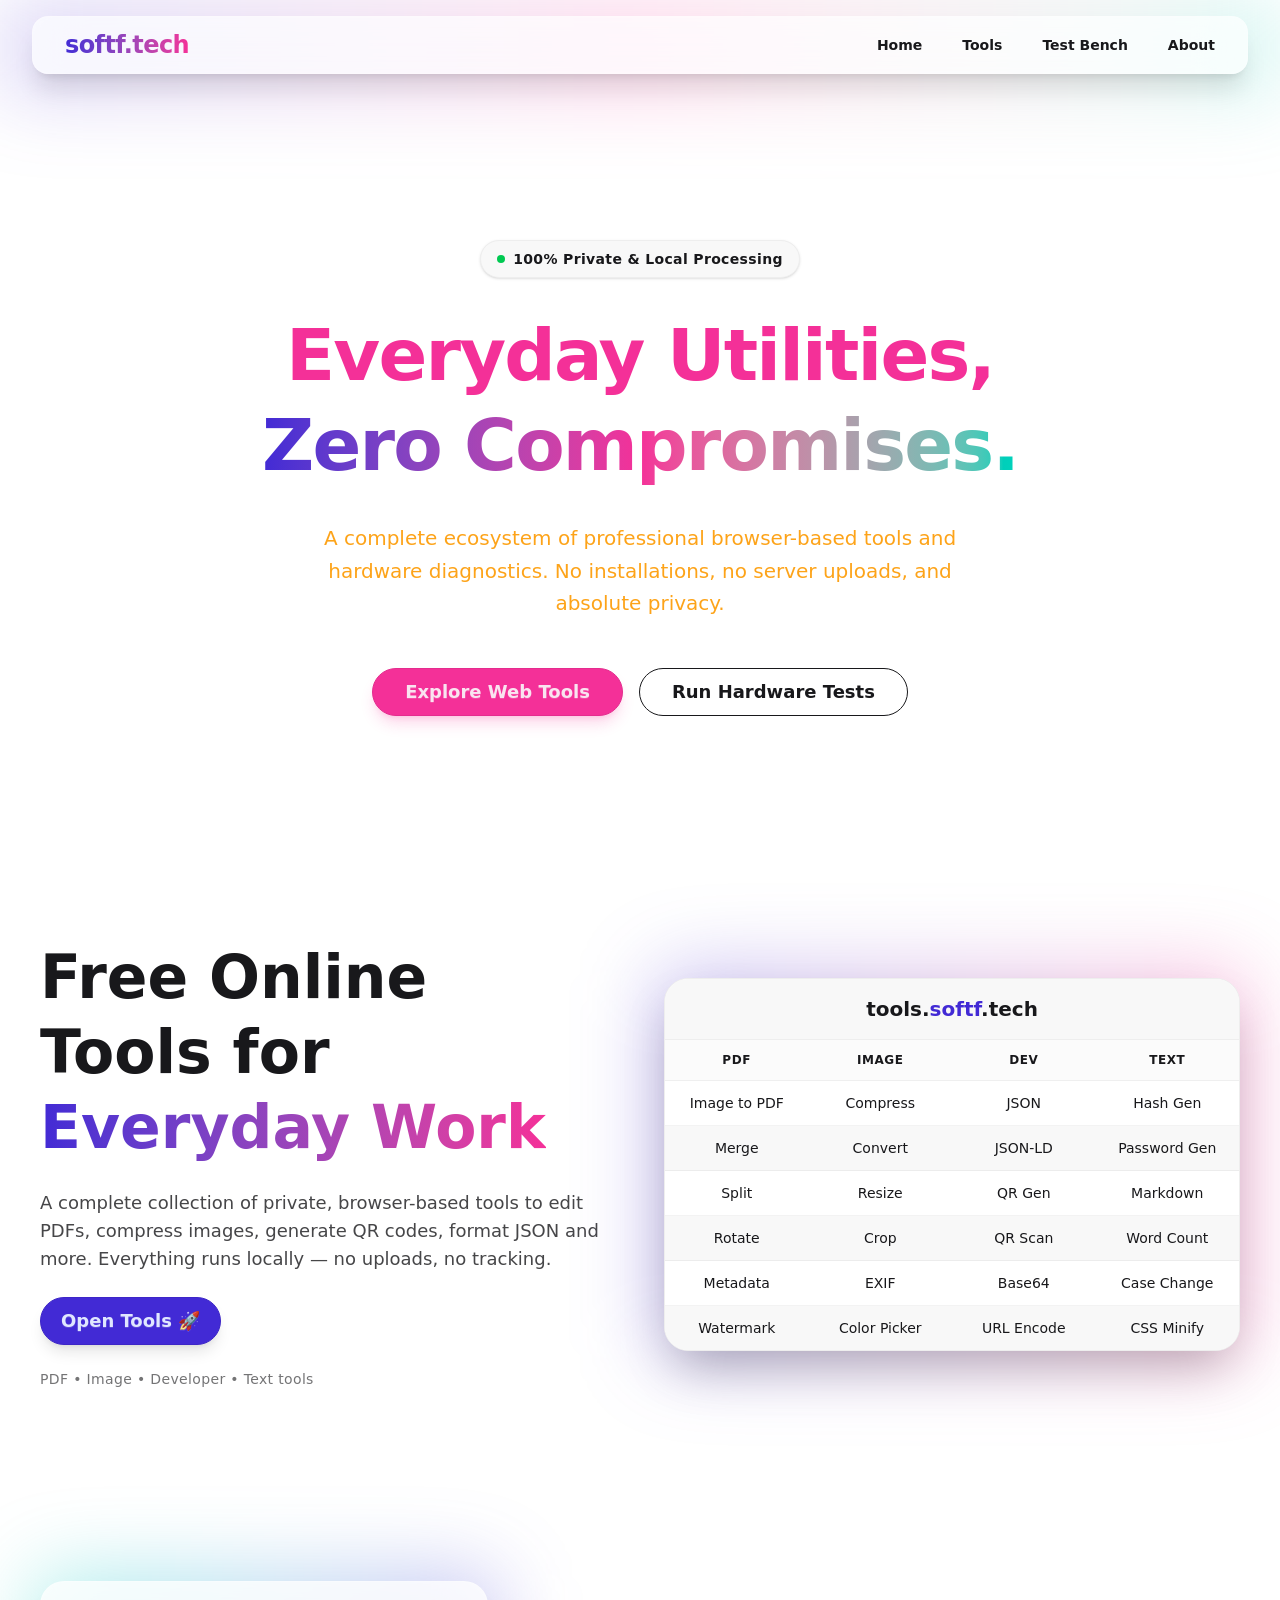
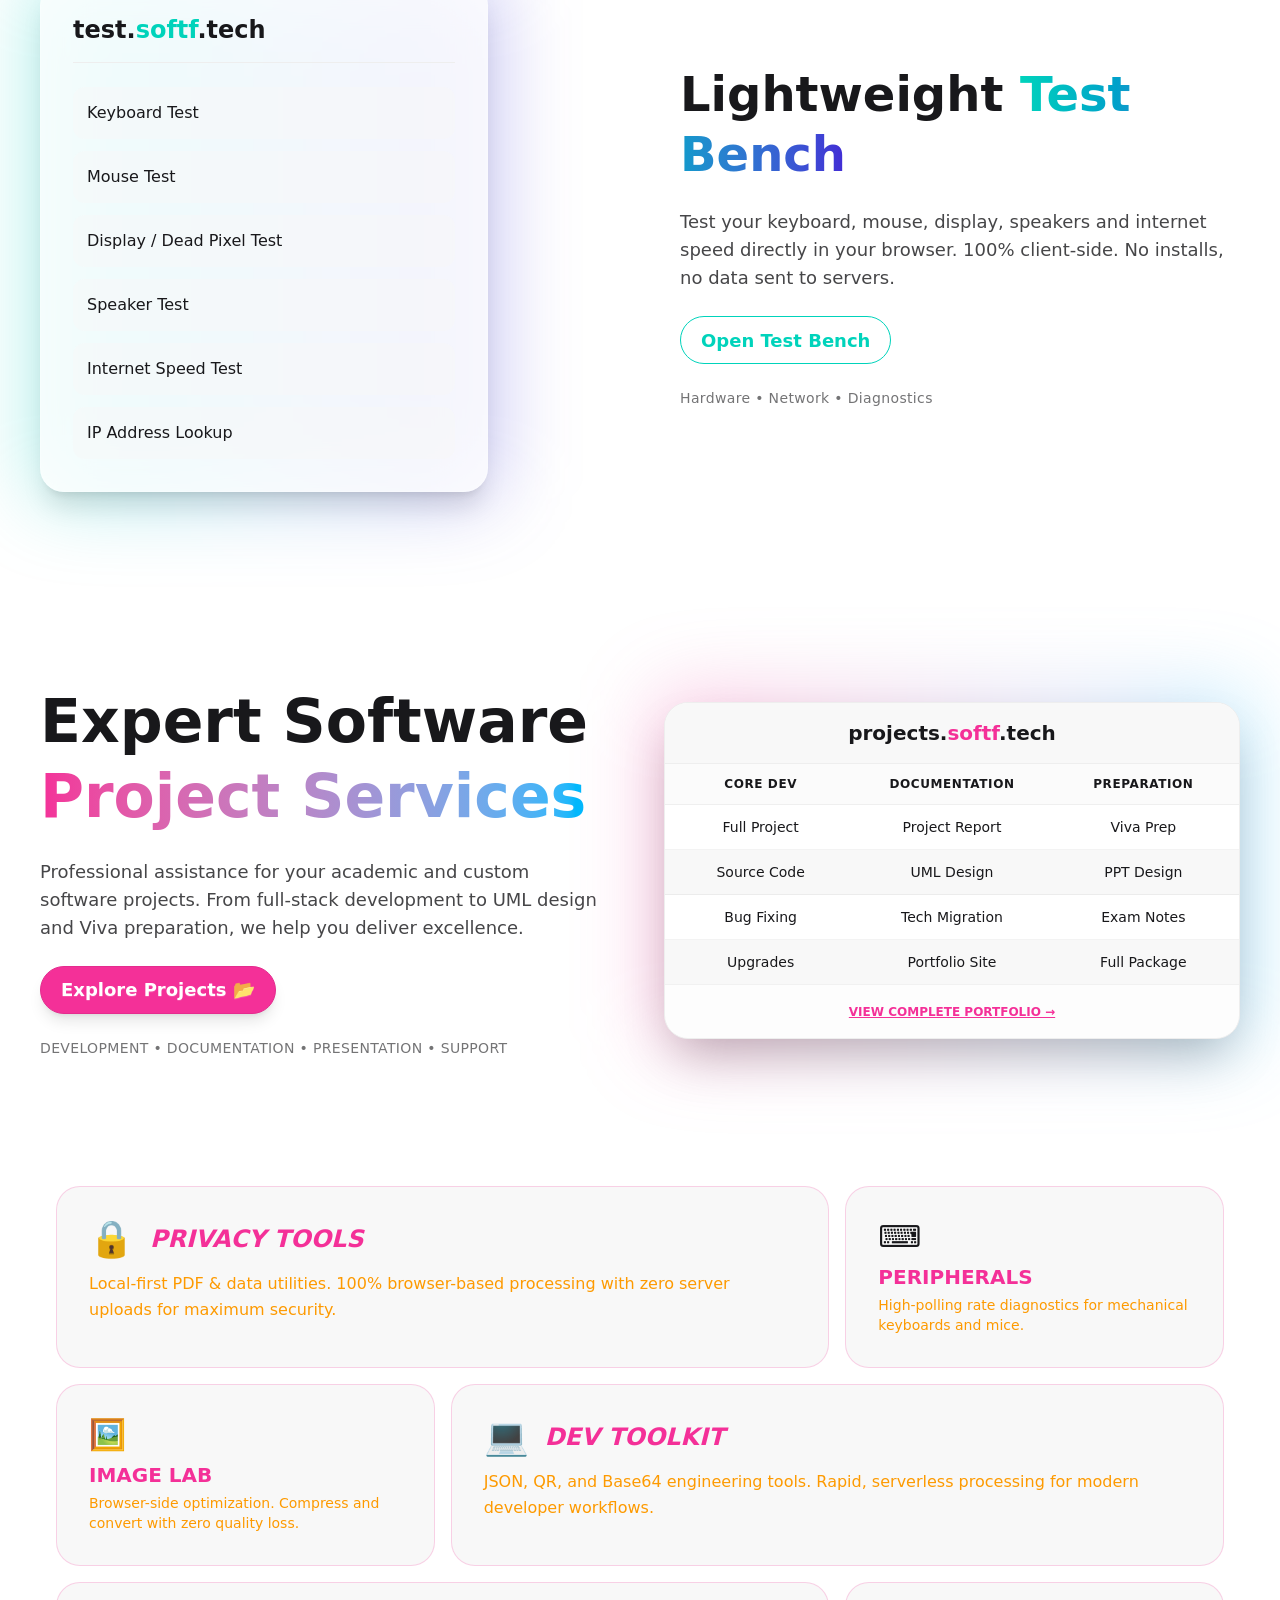
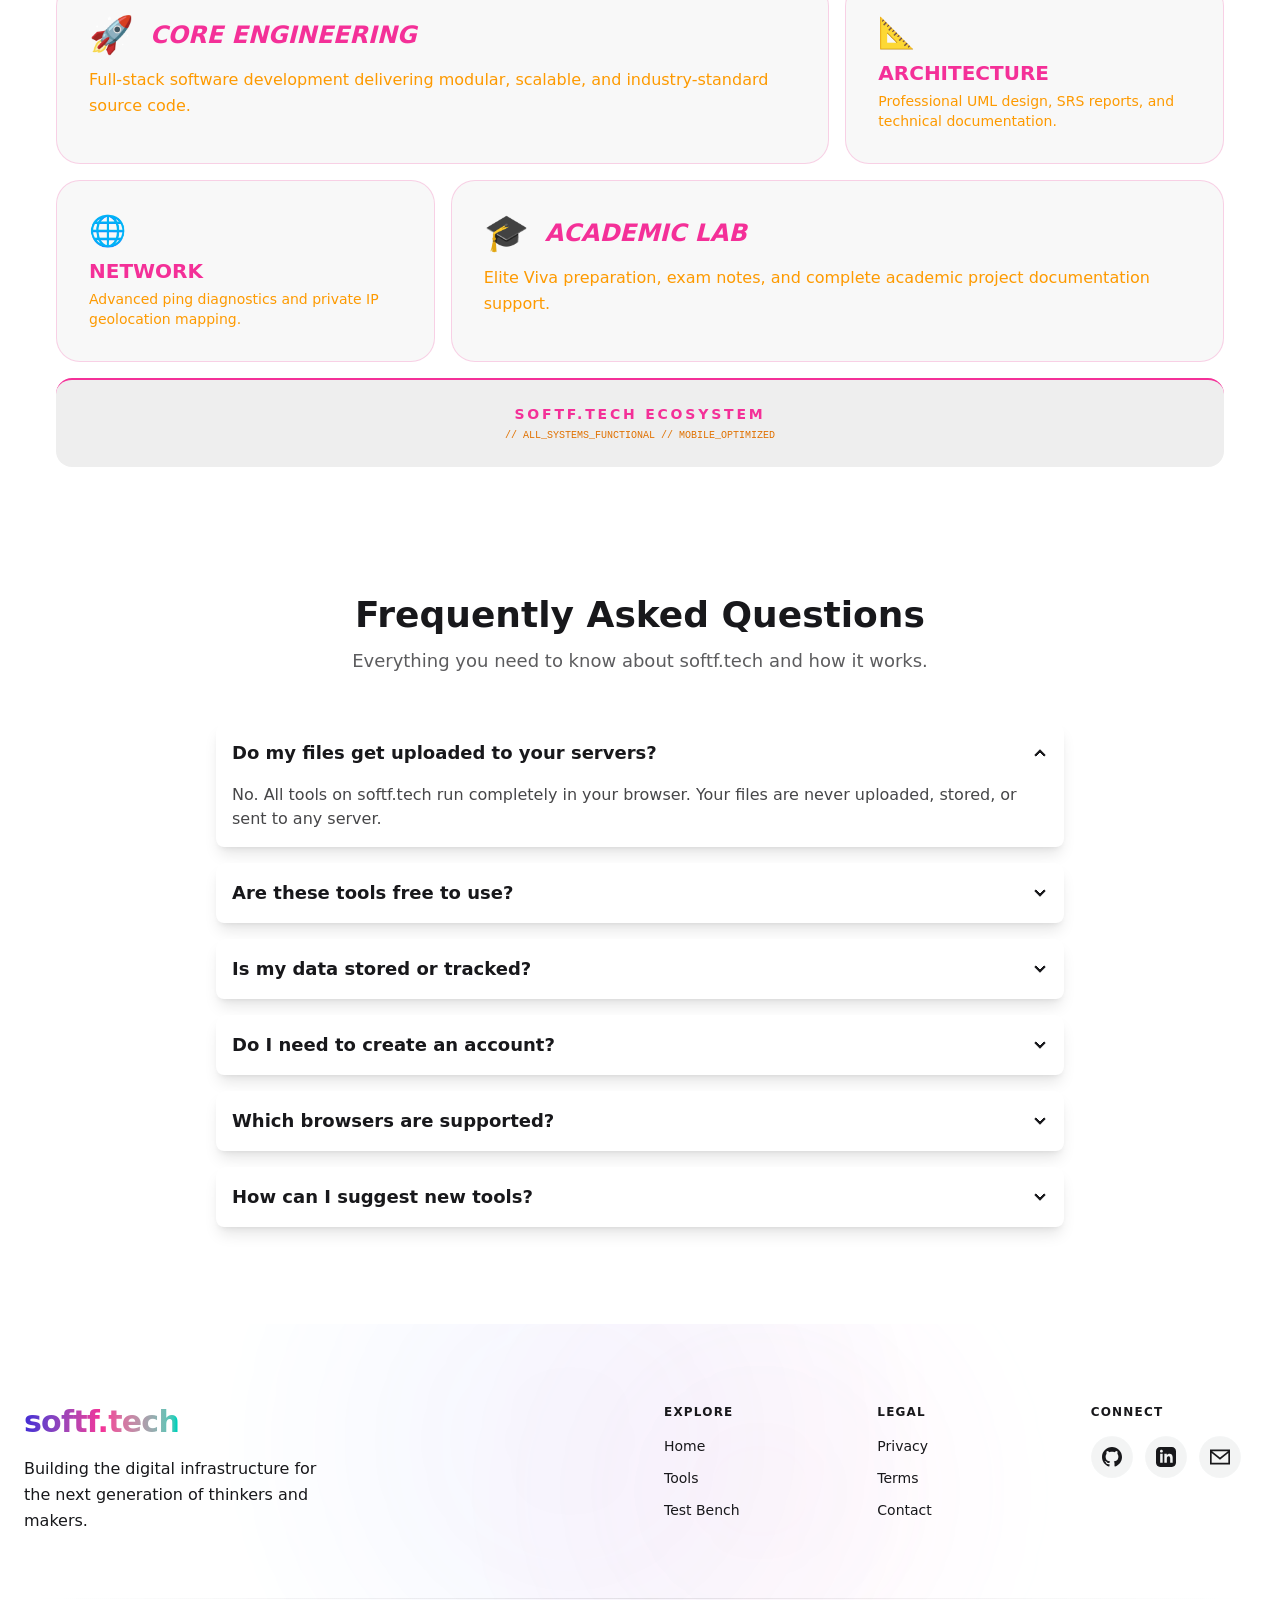
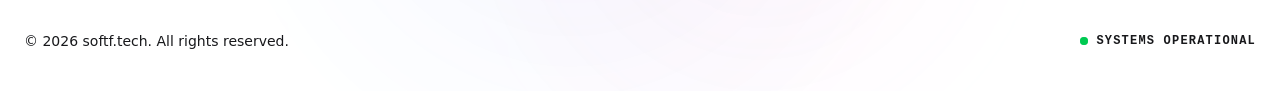
==== index.html @ ce048e34 "Update Tailwind CSS layer properties in `output.css` for improved styling consistency." ====
<!doctype html>
<html lang="en">
<head>
    <meta charset="UTF-8">
    <meta name="viewport" content="width=device-width, initial-scale=1.0">

    <title>SoftF.Tech | Privacy-First Technical Solutions & Project Services</title>
    <meta name="title" content="SoftF.Tech | Privacy-First Technical Solutions & Project Services">
    <meta name="description"
          content="A technical ecosystem featuring privacy-focused browser tools, hardware testing suites, and a comprehensive portal for academic and professional software projects.">
    <meta name="keywords"
          content="free online tools, browser tools, private pdf editor, image compressor, hardware test, keyboard tester, softf tech">
    <meta name="author" content="softf.tech">
    <link rel="canonical" href="https://softf.tech/">

    <meta property="og:type" content="website">
    <meta property="og:url" content="https://softf.tech/">
    <meta property="og:title" content="softf.tech | 100% Private Online Tools">
    <meta property="og:description"
          content="Edit PDFs, compress images, and test hardware privately in your browser. No servers, no waiting, no data collection.">
    <meta property="og:image" content="https://softf.tech/og-image.png">

    <meta property="twitter:card" content="summary_large_image">
    <meta property="twitter:url" content="https://softf.tech/">
    <meta property="twitter:title" content="softf.tech | 100% Private Online Tools">
    <meta property="twitter:description"
          content="Browser-based tools for everyday work. Everything runs locally—no data sent to servers.">
    <meta property="twitter:image" content="https://softf.tech/og-image.png">

    <link rel="manifest" href="/site.webmanifest">
    <meta name="theme-color" content="#0f172a">
    <meta name="mobile-web-app-capable" content="yes">
    <meta name="apple-mobile-web-app-status-bar-style" content="black-translucent">

    <link rel="icon" href="/favicon.ico" sizes="any">
    <link rel="icon" href="/favicon-32x32.png" sizes="32x32">
    <link rel="icon" href="/favicon-16x16.png" sizes="16x16">
    <link rel="apple-touch-icon" href="/apple-touch-icon.png">
    <link rel="icon" href="/android-chrome-192x192.png" sizes="192x192">
    <link rel="icon" href="/android-chrome-512x512.png" sizes="512x512">

    <link rel="stylesheet" href="/src/output.css">
    <script type="application/ld+json">
        {
            "@context": "https://schema.org",
            "@graph": [
                {
                    "@type": "WebSite",
                    "@id": "https://softf.tech/#website",
                    "url": "https://softf.tech/",
                    "name": "SoftF.Tech",
                    "description": "A technical ecosystem featuring privacy-focused browser tools, hardware testing suites, and a comprehensive portal for academic and professional software projects.",
                    "inLanguage": "en",
                    "publisher": {
                        "@id": "https://softf.tech/#organization"
                    },
                    "hasPart": [
                        {
                            "@type": "WebSite",
                            "@id": "https://tools.softf.tech/#website",
                            "url": "https://tools.softf.tech/",
                            "name": "SoftF.Tech Tools"
                        },
                        {
                            "@type": "WebSite",
                            "@id": "https://test.softf.tech/#website",
                            "url": "https://test.softf.tech/",
                            "name": "SoftF.Tech Hardware Tests"
                        },
                        {
                            "@type": "WebSite",
                            "@id": "https://projects.softf.tech/#website",
                            "url": "https://projects.softf.tech/",
                            "name": "SoftF.Tech Project Portal"
                        }
                    ]
                },
                {
                    "@type": "Organization",
                    "@id": "https://softf.tech/#organization",
                    "name": "SoftF.Tech",
                    "url": "https://softf.tech/",
                    "logo": {
                        "@type": "ImageObject",
                        "url": "https://softf.tech/android-chrome-512x512.png"
                    },
                    "contactPoint": {
                        "@type": "ContactPoint",
                        "contactType": "customer support",
                        "url": "https://softf.tech/contact.html",
                        "email": "contact@softf.tech",
                        "availableLanguage": [
                            "en"
                        ]
                    },
                    "sameAs": [
                        "https://github.com/Mayank170906",
                        "https://www.linkedin.com/in/mayank170906/"
                    ]
                }
            ]
        }
    </script>
    <script type="application/ld+json">
        {
            "@context": "https://schema.org",
            "@type": "FAQPage",
            "mainEntity": [
                {
                    "@type": "Question",
                    "name": "Do my files get uploaded to your servers?",
                    "acceptedAnswer": {
                        "@type": "Answer",
                        "text": "No. All tools on softf.tech run completely in your browser. Your files are never uploaded, stored, or sent to any server."
                    }
                },
                {
                    "@type": "Question",
                    "name": "Are these tools free to use?",
                    "acceptedAnswer": {
                        "@type": "Answer",
                        "text": "Yes. All tools are 100% free with no hidden charges, no paywalls, and no subscriptions."
                    }
                },
                {
                    "@type": "Question",
                    "name": "Is my data stored or tracked?",
                    "acceptedAnswer": {
                        "@type": "Answer",
                        "text": "No tracking. No analytics scripts. No data collection. Your privacy is fully respected."
                    }
                },
                {
                    "@type": "Question",
                    "name": "Do I need to create an account?",
                    "acceptedAnswer": {
                        "@type": "Answer",
                        "text": "No account is required. You can use all tools instantly without signing up or logging in."
                    }
                },
                {
                    "@type": "Question",
                    "name": "Which browsers are supported?",
                    "acceptedAnswer": {
                        "@type": "Answer",
                        "text": "softf.tech works on all modern browsers including Chrome, Edge, Firefox, Safari, and Brave."
                    }
                },
                {
                    "@type": "Question",
                    "name": "How can I suggest new tools?",
                    "acceptedAnswer": {
                        "@type": "Answer",
                        "text": "You can suggest new tools or report issues via the Contact page. Community feedback drives development."
                    }
                }
            ]
        }
    </script>
</head>

<body>
<header class="pt-28 relative z-50">

    <div class="fixed top-0 inset-x-0 h-24 bg-gradient-to-r
              from-primary/20 via-secondary/20 to-accent/20
              blur-2xl -z-10 pointer-events-none"
         aria-hidden="true"></div>

    <nav class="fixed top-4 left-1/2 -translate-x-1/2 z-50
              w-[95%] max-w-7xl
              bg-base-100/70 backdrop-blur-xl
              border border-white/20
              shadow-xl rounded-2xl transition-all duration-300"
         aria-label="Main Navigation">

        <div class="flex items-center justify-between px-6 py-3 md:px-8">

            <a href="/"
               class="text-2xl font-extrabold tracking-tight
                bg-gradient-to-r from-primary to-secondary
                bg-clip-text text-transparent
                hover:scale-110 transition duration-300"
               aria-label="SoftF Tech Homepage">
                softf.tech
            </a>

            <ul class="hidden md:flex gap-10 text-sm font-semibold list-none m-0 p-0">
                <li>
                    <a href="/" class="relative group py-2" title="Return to Homepage">
                        Home
                        <span class="absolute left-0 bottom-0 w-0 h-[2px] bg-primary
                         group-hover:w-full transition-all duration-300"></span>
                    </a>
                </li>
                <li>
                    <a href="https://tools.softf.tech" class="relative group py-2" title="Access our suite of tools">
                        Tools
                        <span class="absolute left-0 bottom-0 w-0 h-[2px] bg-secondary
                         group-hover:w-full transition-all duration-300"></span>
                    </a>
                </li>
                <li>
                    <a href="https://test.softf.tech" class="relative group py-2"
                       title="Visit the Test Bench environment">
                        Test Bench
                        <span class="absolute left-0 bottom-0 w-0 h-[2px] bg-accent
                         group-hover:w-full transition-all duration-300"></span>
                    </a>
                </li>
                <li>
                    <a href="/about.html" class="relative group py-2" title="Learn more about SoftF Tech">
                        About
                        <span class="absolute left-0 bottom-0 w-0 h-[2px] bg-primary
                         group-hover:w-full transition-all duration-300"></span>
                    </a>
                </li>
            </ul>

            <div class="dropdown dropdown-end md:hidden">

                <div tabindex="0" role="button" class="btn btn-ghost btn-circle text-current"
                     aria-label="Open Mobile Menu">
                    <svg xmlns="http://www.w3.org/2000/svg" class="h-6 w-6" fill="none" viewBox="0 0 24 24"
                         stroke="currentColor">
                        <path stroke-linecap="round" stroke-linejoin="round" stroke-width="2"
                              d="M4 6h16M4 12h16M4 18h16"/>
                    </svg>
                </div>

                <ul tabindex="0"
                    class="menu menu-sm dropdown-content mt-3 z-[1] p-2 shadow-2xl bg-base-100/95 backdrop-blur-xl rounded-box w-52 border border-white/10 font-medium">
                    <li><a href="/" class="hover:text-primary">Home</a></li>
                    <li><a href="https://tools.softf.tech" class="hover:text-secondary">Tools</a></li>
                    <li><a href="https://test.softf.tech" class="hover:text-accent">Test Bench</a></li>
                    <li><a href="/about.html" class="hover:text-primary">About</a></li>
                </ul>

            </div>

        </div>
    </nav>

</header>
<main class="max-w-7xl mx-auto px-6">
    <!-- Hero Section -->
    <section class="py-20 md:py-32 w-full max-w-[1400px] mx-auto px-4 flex flex-col items-center justify-center text-center space-y-8 overflow-hidden">

    <div class="inline-flex items-center gap-2 px-4 py-2 rounded-full bg-base-200 border border-base-300 text-xs md:text-sm font-bold tracking-wide shadow-sm max-w-full">
        <span class="flex-shrink-0 h-2 w-2 rounded-full bg-green-500 animate-pulse"></span>
        <span class="truncate">100% Private & Local Processing</span>
    </div>

    <h1 class="text-4xl md:text-7xl font-black leading-tight max-w-4xl tracking-tight break-words">
        <span class="text-secondary">Everyday Utilities,</span> <br/>
        <span class="bg-gradient-to-r from-primary via-secondary to-accent bg-clip-text text-transparent">
            Zero Compromises.
        </span>
    </h1>

    <p class="text-base md:text-xl text-amber-500/90 font-medium max-w-2xl leading-relaxed">
        A complete ecosystem of professional browser-based tools and hardware diagnostics. No installations, no
        server uploads, and absolute privacy.
    </p>

    <div class="flex flex-col sm:flex-row gap-4 pt-4 w-full sm:w-auto px-6 sm:px-0">
        <a href="#tools"
           class="btn btn-secondary btn-md md:btn-lg rounded-full px-8 hover:scale-105 transition-all shadow-lg shadow-secondary/20">
            Explore Web Tools
        </a>
        <a href="#tests" class="btn btn-outline btn-md md:btn-lg rounded-full px-8 hover:scale-105 transition-all">
            Run Hardware Tests
        </a>
    </div>

</section>    <!--    sub-domain-->
    <!--tools-->
    <section id="tools" class="grid lg:grid-cols-2 gap-12 items-center py-24 max-w-[1400px] mx-auto px-4">

        <div class="space-y-6 pr-4">
            <h2 class="text-4xl md:text-6xl font-black leading-tight">
                Free Online Tools for
                <span class="bg-gradient-to-r from-primary to-secondary bg-clip-text text-transparent">
        Everyday Work
      </span>
            </h2>

            <p class="text-lg opacity-80 max-w-xl">
                A complete collection of private, browser-based tools to edit PDFs,
                compress images, generate QR codes, format JSON and more.
                Everything runs locally — no uploads, no tracking.
            </p>

            <a href="https://tools.softf.tech"
               class="btn btn-primary btn-lg rounded-full hover:scale-110 transition-all shadow-lg">
                Open Tools 🚀
            </a>

            <p class="text-sm opacity-60 font-medium tracking-wide">
                PDF • Image • Developer • Text tools
            </p>
        </div>

        <div class="relative w-full ml-auto">
            <div class="absolute -inset-2 bg-gradient-to-r from-primary/30 to-secondary/30 blur-2xl rounded-3xl"></div>

            <div class="relative overflow-x-auto bg-base-100 rounded-3xl shadow-2xl border border-base-300">
                <table class="table table-zebra table-sm md:table-md w-full text-center">

                    <thead>
                    <tr class="bg-base-200 text-base-content">
                        <th colspan="4" class="py-4 text-xl font-black border-b border-base-300">
                            tools.<span class="text-primary">softf</span>.tech
                        </th>
                    </tr>
                    <tr class="bg-base-200/50 text-base-content uppercase tracking-wider text-xs">
                        <th class="w-1/4">PDF</th>
                        <th class="w-1/4">Image</th>
                        <th class="w-1/4">Dev</th>
                        <th class="w-1/4">Text</th>
                    </tr>
                    </thead>

                    <tbody class="text-sm">

                    <tr class="hover">
                        <td><a href="https://tools.softf.tech/pdf/image-to-pdf/"
                               class="link link-hover hover:text-primary">Image to PDF</a></td>
                        <td><a href="https://tools.softf.tech/image/compress/"
                               class="link link-hover hover:text-secondary">Compress</a></td>
                        <td><a href="https://tools.softf.tech/dev/json/"
                               class="link link-hover hover:text-accent">JSON</a></td>
                        <td><a href="https://tools.softf.tech/text/hash/" class="link link-hover hover:text-info">Hash
                            Gen</a></td>
                    </tr>

                    <tr class="hover">
                        <td><a href="https://tools.softf.tech/pdf/merge/" class="link link-hover hover:text-primary">Merge</a>
                        </td>
                        <td><a href="https://tools.softf.tech/image/convert/"
                               class="link link-hover hover:text-secondary">Convert</a></td>
                        <td><a href="https://tools.softf.tech/dev/json-ld/" class="link link-hover hover:text-accent">JSON-LD</a>
                        </td>
                        <td><a href="https://tools.softf.tech/text/password/" class="link link-hover hover:text-info">Password
                            Gen</a></td>
                    </tr>

                    <tr class="hover">
                        <td><a href="https://tools.softf.tech/pdf/split/" class="link link-hover hover:text-primary">Split</a>
                        </td>
                        <td><a href="https://tools.softf.tech/image/resize/"
                               class="link link-hover hover:text-secondary">Resize</a></td>
                        <td><a href="https://tools.softf.tech/dev/qr/" class="link link-hover hover:text-accent">QR
                            Gen</a></td>
                        <td><a href="https://tools.softf.tech/text/markdown/" class="link link-hover hover:text-info">Markdown</a>
                        </td>
                    </tr>

                    <tr class="hover">
                        <td><a href="https://tools.softf.tech/pdf/rotate/" class="link link-hover hover:text-primary">Rotate</a>
                        </td>
                        <td><a href="https://tools.softf.tech/image/crop/" class="link link-hover hover:text-secondary">Crop</a>
                        </td>
                        <td><a href="https://tools.softf.tech/dev/qr-scan/" class="link link-hover hover:text-accent">QR
                            Scan</a></td>
                        <td><a href="https://tools.softf.tech/text/counter/" class="link link-hover hover:text-info">Word
                            Count</a></td>
                    </tr>

                    <tr class="hover">
                        <td><a href="https://tools.softf.tech/pdf/metadata/" class="link link-hover hover:text-primary">Metadata</a>
                        </td>
                        <td><a href="https://tools.softf.tech/image/exif/" class="link link-hover hover:text-secondary">EXIF</a>
                        </td>
                        <td><a href="https://tools.softf.tech/dev/base64/" class="link link-hover hover:text-accent">Base64</a>
                        </td>
                        <td><a href="https://tools.softf.tech/text/case/" class="link link-hover hover:text-info">Case
                            Change</a></td>
                    </tr>

                    <tr class="hover">
                        <td><a href="https://tools.softf.tech/pdf/watermark/"
                               class="link link-hover hover:text-primary">Watermark</a></td>
                        <td><a href="https://tools.softf.tech/image/color-picker/"
                               class="link link-hover hover:text-secondary">Color Picker</a></td>
                        <td><a href="https://tools.softf.tech/dev/url/" class="link link-hover hover:text-accent">URL
                            Encode</a></td>
                        <td><a href="https://tools.softf.tech/dev/css-minify/" class="link link-hover hover:text-info">CSS
                            Minify</a></td>
                    </tr>

                    </tbody>
                </table>
            </div>
        </div>
    </section>
    <!--test-->
    <section id="tests" class="grid md:grid-cols-2 gap-12 items-center py-24 max-w-[1400px] mx-auto px-4">

        <div class="relative order-2 md:order-1 w-full max-w-md md:mr-auto">
            <div class="absolute -inset-2 bg-gradient-to-r from-accent/30 to-primary/30 blur-2xl rounded-3xl"></div>

            <div class="relative bg-base-100/80 backdrop-blur-xl border border-white/20 rounded-3xl shadow-xl p-8">

                <h3 class="text-2xl font-black mb-6 border-b border-base-300 pb-4">
                    test.<span class="text-accent">softf</span>.tech
                </h3>

                <div class="grid grid-cols-1 gap-3">
                    <a href="https://test.softf.tech/keyboard-test/"
                       class="flex items-center justify-between p-3.5 rounded-xl bg-base-200/50 hover:bg-accent hover:text-accent-content transition-all font-medium group">
                        <span>Keyboard Test</span>
                        <span class="opacity-0 group-hover:opacity-100 transition-opacity text-xl leading-none">→</span>
                    </a>

                    <a href="https://test.softf.tech/mouse-test/"
                       class="flex items-center justify-between p-3.5 rounded-xl bg-base-200/50 hover:bg-accent hover:text-accent-content transition-all font-medium group">
                        <span>Mouse Test</span>
                        <span class="opacity-0 group-hover:opacity-100 transition-opacity text-xl leading-none">→</span>
                    </a>

                    <a href="https://test.softf.tech/display-test/"
                       class="flex items-center justify-between p-3.5 rounded-xl bg-base-200/50 hover:bg-accent hover:text-accent-content transition-all font-medium group">
                        <span>Display / Dead Pixel Test</span>
                        <span class="opacity-0 group-hover:opacity-100 transition-opacity text-xl leading-none">→</span>
                    </a>

                    <a href="https://test.softf.tech/speaker-test/"
                       class="flex items-center justify-between p-3.5 rounded-xl bg-base-200/50 hover:bg-accent hover:text-accent-content transition-all font-medium group">
                        <span>Speaker Test</span>
                        <span class="opacity-0 group-hover:opacity-100 transition-opacity text-xl leading-none">→</span>
                    </a>

                    <a href="https://test.softf.tech/speed-test/"
                       class="flex items-center justify-between p-3.5 rounded-xl bg-base-200/50 hover:bg-accent hover:text-accent-content transition-all font-medium group">
                        <span>Internet Speed Test</span>
                        <span class="opacity-0 group-hover:opacity-100 transition-opacity text-xl leading-none">→</span>
                    </a>

                    <a href="https://test.softf.tech/ip-lookup/"
                       class="flex items-center justify-between p-3.5 rounded-xl bg-base-200/50 hover:bg-accent hover:text-accent-content transition-all font-medium group">
                        <span>IP Address Lookup</span>
                        <span class="opacity-0 group-hover:opacity-100 transition-opacity text-xl leading-none">→</span>
                    </a>
                </div>

            </div>
        </div>

        <div class="space-y-6 order-1 md:order-2 pl-4">

            <h2 class="text-4xl md:text-5xl font-black leading-tight">
                Lightweight
                <span class="bg-gradient-to-r from-accent to-primary bg-clip-text text-transparent">
        Test Bench
      </span>
            </h2>

            <p class="text-lg opacity-80 max-w-xl">
                Test your keyboard, mouse, display, speakers and internet speed directly
                in your browser. 100% client-side. No installs, no data sent to servers.
            </p>

            <a href="https://test.softf.tech"
               class="btn btn-outline border-accent text-accent hover:bg-accent hover:border-accent hover:text-accent-content btn-lg rounded-full hover:scale-105 transition-all">
                Open Test Bench
            </a>

            <p class="text-sm opacity-60 font-medium tracking-wide">
                Hardware • Network • Diagnostics
            </p>
        </div>

    </section>
    <section id="projects" class="grid lg:grid-cols-2 gap-12 items-center py-24 max-w-[1400px] mx-auto px-4">

        <div class="space-y-6 pr-4">
            <h2 class="text-4xl md:text-6xl font-black leading-tight">
                Expert Software
                <span class="bg-gradient-to-r from-secondary to-info bg-clip-text text-transparent">
        Project Services
      </span>
            </h2>

            <p class="text-lg opacity-80 max-w-xl">
                Professional assistance for your academic and custom software projects.
                From full-stack development to UML design and Viva preparation, we help you deliver excellence.
            </p>

            <a href="https://projects.softf.tech"
               class="btn btn-secondary btn-lg rounded-full hover:scale-110 transition-all shadow-lg text-white">
                Explore Projects 📂
            </a>

            <p class="text-sm opacity-60 font-medium tracking-wide uppercase">
                Development • Documentation • Presentation • Support
            </p>
        </div>

        <div class="relative w-full ml-auto">
            <div class="absolute -inset-2 bg-gradient-to-r from-secondary/30 to-info/30 blur-2xl rounded-3xl"></div>

            <div class="relative overflow-x-auto bg-base-100 rounded-3xl shadow-2xl border border-base-300">
                <table class="table table-zebra table-sm md:table-md w-full text-center">

                    <thead>
                    <tr class="bg-base-200 text-base-content">
                        <th colspan="3" class="py-4 text-xl font-black border-b border-base-300">
                            projects.<span class="text-secondary">softf</span>.tech
                        </th>
                    </tr>
                    <tr class="bg-base-200/50 text-base-content uppercase tracking-wider text-xs">
                        <th class="w-1/3">Core Dev</th>
                        <th class="w-1/3">Documentation</th>
                        <th class="w-1/3">Preparation</th>
                    </tr>
                    </thead>

                    <tbody class="text-sm">
                    <tr class="hover">
                        <td><a href="https://projects.softf.tech/services/full-project/"
                               class="link link-hover hover:text-secondary">Full Project</a></td>
                        <td><a href="https://projects.softf.tech/services/code-report/"
                               class="link link-hover hover:text-info">Project Report</a></td>
                        <td><a href="https://projects.softf.tech/services/viva-preparation/"
                               class="link link-hover hover:text-secondary">Viva Prep</a></td>
                    </tr>

                    <tr class="hover">
                        <td><a href="https://projects.softf.tech/services/source-code/"
                               class="link link-hover hover:text-secondary">Source Code</a></td>
                        <td><a href="https://projects.softf.tech/services/uml-diagram-design/"
                               class="link link-hover hover:text-info">UML Design</a></td>
                        <td><a href="https://projects.softf.tech/services/ppt-presentation/"
                               class="link link-hover hover:text-secondary">PPT Design</a></td>
                    </tr>

                    <tr class="hover">
                        <td><a href="https://projects.softf.tech/services/bug-fix/"
                               class="link link-hover hover:text-secondary">Bug Fixing</a></td>
                        <td><a href="https://projects.softf.tech/services/tech-conversion/"
                               class="link link-hover hover:text-info">Tech Migration</a></td>
                        <td><a href="https://projects.softf.tech/services/exam-notes/"
                               class="link link-hover hover:text-secondary">Exam Notes</a></td>
                    </tr>

                    <tr class="hover">
                        <td><a href="https://projects.softf.tech/services/project-upgrade/"
                               class="link link-hover hover:text-secondary">Upgrades</a></td>
                        <td><a href="https://projects.softf.tech/services/portfolio-project/"
                               class="link link-hover hover:text-info">Portfolio Site</a></td>
                        <td><a href="https://projects.softf.tech/services/complete-package/"
                               class="link link-hover hover:text-secondary">Full Package</a></td>
                    </tr>
                    </tbody>

                    <tfoot>
                    <tr>
                        <td colspan="3" class="py-4 bg-base-200/30">
                            <a href="https://projects.softf.tech/portfolio/"
                               class="text-xs font-bold uppercase link link-secondary">View Complete Portfolio →</a>
                        </td>
                    </tr>
                    </tfoot>
                </table>
            </div>
        </div>
    </section>
    <!-- Features Section -->
    <section class="py-8 w-full max-w-[1200px] mx-auto px-4 overflow-hidden">
  <div class="grid grid-cols-1 md:grid-cols-3 gap-4 auto-rows-auto">

    <div class="md:col-span-2 p-6 md:p-8 rounded-3xl bg-base-200 border border-secondary/20 hover:border-secondary transition-all">
      <div class="flex items-center gap-4 mb-3">
        <span class="text-3xl md:text-4xl">🔒</span>
        <h3 class="text-xl md:text-2xl font-black text-secondary uppercase italic leading-none">Privacy Tools</h3>
      </div>
      <p class="text-sm md:text-base text-amber-500 font-medium leading-relaxed">
        Local-first PDF & data utilities. 100% browser-based processing with zero server uploads for maximum security.
      </p>
    </div>

    <div class="p-6 md:p-8 rounded-3xl bg-base-200 border border-secondary/20 hover:border-secondary transition-all">
      <span class="text-3xl mb-3 block">⌨️</span>
      <h3 class="text-lg md:text-xl font-bold text-secondary uppercase leading-none">Peripherals</h3>
      <p class="text-xs md:text-sm text-amber-500 font-medium mt-2">High-polling rate diagnostics for mechanical keyboards and mice.</p>
    </div>

    <div class="p-6 md:p-8 rounded-3xl bg-base-200 border border-secondary/20 hover:border-secondary transition-all">
      <span class="text-3xl mb-3 block">🖼️</span>
      <h3 class="text-lg md:text-xl font-bold text-secondary uppercase leading-none">Image Lab</h3>
      <p class="text-xs md:text-sm text-amber-500 font-medium mt-2">Browser-side optimization. Compress and convert with zero quality loss.</p>
    </div>

    <div class="md:col-span-2 p-6 md:p-8 rounded-3xl bg-base-200 border border-secondary/20 hover:border-secondary transition-all">
      <div class="flex items-center gap-4 mb-3">
        <span class="text-3xl md:text-4xl">💻</span>
        <h3 class="text-xl md:text-2xl font-black text-secondary uppercase italic leading-none">Dev Toolkit</h3>
      </div>
      <p class="text-sm md:text-base text-amber-500 font-medium leading-relaxed">
        JSON, QR, and Base64 engineering tools. Rapid, serverless processing for modern developer workflows.
      </p>
    </div>

    <div class="md:col-span-2 p-6 md:p-8 rounded-3xl bg-base-200 border border-secondary/20 hover:border-secondary transition-all">
      <div class="flex items-center gap-4 mb-3">
        <span class="text-3xl md:text-4xl">🚀</span>
        <h3 class="text-xl md:text-2xl font-black text-secondary uppercase italic leading-none">Core Engineering</h3>
      </div>
      <p class="text-sm md:text-base text-amber-500 font-medium leading-relaxed">
        Full-stack software development delivering modular, scalable, and industry-standard source code.
      </p>
    </div>

    <div class="p-6 md:p-8 rounded-3xl bg-base-200 border border-secondary/20 hover:border-secondary transition-all">
      <span class="text-3xl mb-3 block">📐</span>
      <h3 class="text-lg md:text-xl font-bold text-secondary uppercase leading-none">Architecture</h3>
      <p class="text-xs md:text-sm text-amber-500 font-medium mt-2">Professional UML design, SRS reports, and technical documentation.</p>
    </div>

    <div class="p-6 md:p-8 rounded-3xl bg-base-200 border border-secondary/20 hover:border-secondary transition-all">
      <span class="text-3xl mb-3 block">🌐</span>
      <h3 class="text-lg md:text-xl font-bold text-secondary uppercase leading-none">Network</h3>
      <p class="text-xs md:text-sm text-amber-500 font-medium mt-2">Advanced ping diagnostics and private IP geolocation mapping.</p>
    </div>

    <div class="md:col-span-2 p-6 md:p-8 rounded-3xl bg-base-200 border border-secondary/20 hover:border-secondary transition-all">
      <div class="flex items-center gap-4 mb-3">
        <span class="text-3xl md:text-4xl">🎓</span>
        <h3 class="text-xl md:text-2xl font-black text-secondary uppercase italic leading-none">Academic Lab</h3>
      </div>
      <p class="text-sm md:text-base text-amber-500 font-medium leading-relaxed">
        Elite Viva preparation, exam notes, and complete academic project documentation support.
      </p>
    </div>

    <div class="md:col-span-3 p-6 rounded-2xl bg-base-300 border-t-2 border-secondary text-center">
      <h3 class="text-xs md:text-sm font-bold text-secondary uppercase tracking-[0.2em]">SoftF.Tech Ecosystem</h3>
      <p class="text-amber-600 text-[10px] font-mono mt-1">// ALL_SYSTEMS_FUNCTIONAL // MOBILE_OPTIMIZED</p>
    </div>

  </div>
</section>

    <!-- FAQ Section -->
    <section class="max-w-4xl mx-auto px-6 py-24">

        <div class="text-center mb-12">
            <h2 class="text-3xl md:text-4xl font-black">
                Frequently Asked Questions
            </h2>
            <p class="mt-3 text-lg opacity-70">
                Everything you need to know about softf.tech and how it works.
            </p>
        </div>

        <div class="space-y-4">

            <div class="collapse collapse-arrow bg-base-100 shadow-lg">
                <input type="radio" name="faq" aria-label="Do my files get uploaded to your servers?" checked/>
                <div class="collapse-title text-lg font-semibold">
                    Do my files get uploaded to your servers?
                </div>
                <div class="collapse-content opacity-80">
                    <p>
                        No. All tools on softf.tech run completely in your browser.
                        Your files are never uploaded, stored, or sent to any server.
                    </p>
                </div>
            </div>

            <div class="collapse collapse-arrow bg-base-100 shadow-lg">
                <input type="radio" name="faq" aria-label="Are these tools free to use?"/>
                <div class="collapse-title text-lg font-semibold">
                    Are these tools free to use?
                </div>
                <div class="collapse-content opacity-80">
                    <p>
                        Yes. All tools are 100% free with no hidden charges, no paywalls,
                        and no subscriptions.
                    </p>
                </div>
            </div>

            <div class="collapse collapse-arrow bg-base-100 shadow-lg">
                <input type="radio" name="faq" aria-label="Is my data stored or tracked?"/>
                <div class="collapse-title text-lg font-semibold">
                    Is my data stored or tracked?
                </div>
                <div class="collapse-content opacity-80">
                    <p>
                        No tracking. No analytics scripts. No data collection.
                        Your privacy is fully respected.
                    </p>
                </div>
            </div>

            <div class="collapse collapse-arrow bg-base-100 shadow-lg">
                <input type="radio" name="faq" aria-label="Do I need to create an account?"/>
                <div class="collapse-title text-lg font-semibold">
                    Do I need to create an account?
                </div>
                <div class="collapse-content opacity-80">
                    <p>
                        No account is required. You can use all tools instantly
                        without signing up or logging in.
                    </p>
                </div>
            </div>

            <div class="collapse collapse-arrow bg-base-100 shadow-lg">
                <input type="radio" name="faq" aria-label="Which browsers are supported?"/>
                <div class="collapse-title text-lg font-semibold">
                    Which browsers are supported?
                </div>
                <div class="collapse-content opacity-80">
                    <p>
                        softf.tech works on all modern browsers including
                        Chrome, Edge, Firefox, Safari, and Brave.
                    </p>
                </div>
            </div>

            <div class="collapse collapse-arrow bg-base-100 shadow-lg">
                <input type="radio" name="faq" aria-label="How can I suggest new tools?"/>
                <div class="collapse-title text-lg font-semibold">
                    How can I suggest new tools?
                </div>
                <div class="collapse-content opacity-80">
                    <p>
                        You can suggest new tools or report issues via the
                        Contact page. Community feedback drives development.
                    </p>
                </div>
            </div>

        </div>
    </section>

</main>

<!-- Footer -->
<footer class="relative mt-auto pt-20 pb-10 overflow-hidden border-t border-white/5 bg-base-100/30 backdrop-blur-md">

    <div class="absolute top-0 left-1/2 -translate-x-1/2 w-full h-full max-w-7xl pointer-events-none -z-10">
        <div class="absolute bottom-0 left-1/4 w-[500px] h-[500px] bg-primary/10 rounded-full blur-[100px] opacity-40 animate-pulse"></div>
        <div class="absolute bottom-0 right-1/4 w-[400px] h-[400px] bg-secondary/10 rounded-full blur-[100px] opacity-40"></div>
    </div>

    <div class="max-w-7xl mx-auto px-6 relative z-10">
        <div class="grid grid-cols-1 md:grid-cols-12 gap-12 mb-16">

            <div class="md:col-span-4 flex flex-col gap-4">
                <a href="/"
                   class="text-3xl font-extrabold tracking-tight bg-gradient-to-r from-primary via-secondary to-accent bg-clip-text text-transparent w-fit">
                    softf.tech
                </a>
                <p class="text-base-content leading-relaxed max-w-xs font-medium">
                    Building the digital infrastructure for the next generation of thinkers and makers.
                </p>
            </div>

            <div class="md:col-span-2 md:col-start-7">
                <p class="font-black text-base-content mb-4 tracking-widest uppercase text-xs">Explore</p>
                <ul class="flex flex-col gap-3 text-sm font-medium">
                    <li><a href="/"
                           class="hover:text-primary hover:translate-x-1 transition-all duration-300 inline-block">Home</a>
                    </li>
                    <li><a href="https://tools.softf.tech"
                           class="hover:text-primary hover:translate-x-1 transition-all duration-300 inline-block">Tools</a>
                    </li>
                    <li><a href="https://test.softf.tech"
                           class="hover:text-primary hover:translate-x-1 transition-all duration-300 inline-block">Test
                        Bench</a></li>
                </ul>
            </div>

            <div class="md:col-span-2">
                <p class="font-black text-base-content mb-4 tracking-widest uppercase text-xs">Legal</p>
                <ul class="flex flex-col gap-3 text-sm font-medium">
                    <li><a href="/privacy.html"
                           class="hover:text-primary hover:translate-x-1 transition-all duration-300 inline-block">Privacy</a>
                    </li>
                    <li><a href="/terms.html"
                           class="hover:text-primary hover:translate-x-1 transition-all duration-300 inline-block">Terms</a>
                    </li>
                    <li><a href="/contact.html"
                           class="hover:text-primary hover:translate-x-1 transition-all duration-300 inline-block">Contact</a>
                    </li>
                </ul>
            </div>

            <div class="md:col-span-2">
                <p class="font-black text-base-content mb-4 tracking-widest uppercase text-xs">Connect</p>
                <div class="flex gap-3">
                    <a href="https://github.com/Mayank170906" target="_blank" rel="noopener noreferrer"
                       aria-label="View Mayank's GitHub profile"
                       class="group p-2.5 rounded-full bg-base-content/5 border border-white/5 hover:bg-primary hover:border-primary hover:text-white hover:-translate-y-1 hover:shadow-lg hover:shadow-primary/40 transition-all duration-300">
                        <svg xmlns="http://www.w3.org/2000/svg" width="20" height="20" viewBox="0 0 24 24"
                             fill="currentColor" class="text-base-content group-hover:text-white transition-colors">
                            <path d="M12 0c-6.626 0-12 5.373-12 12 0 5.302 3.438 9.8 8.207 11.387.599.111.793-.261.793-.577v-2.234c-3.338.726-4.033-1.416-4.033-1.416-.546-1.387-1.333-1.756-1.333-1.756-1.089-.745.083-.729.083-.729 1.205.084 1.839 1.237 1.839 1.237 1.07 1.834 2.807 1.304 3.492.997.107-.775.418-1.305.762-1.604-2.665-.305-5.467-1.334-5.467-5.931 0-1.311.469-2.381 1.236-3.221-.124-.303-.535-1.524.117-3.176 0 0 1.008-.322 3.301 1.23.957-.266 1.983-.399 3.003-.404 1.02.005 2.047.138 3.006.404 2.291-1.552 3.297-1.23 3.297-1.23.653 1.653.242 2.874.118 3.176.77.84 1.235 1.911 1.235 3.221 0 4.609-2.807 5.624-5.479 5.921.43.372.823 1.102.823 2.222v3.293c0 .319.192.694.801.576 4.765-1.589 8.199-6.086 8.199-11.386 0-6.627-5.373-12-12-12z"/>
                        </svg>
                    </a>
                    <a href="https://www.linkedin.com/in/mayank170906/" target="_blank" rel="noopener noreferrer"
                       aria-label="View Mayank's LinkedIn profile"
                       class="group p-2.5 rounded-full bg-base-content/5 border border-white/5 hover:bg-[#0077b5] hover:border-[#0077b5] hover:text-white hover:-translate-y-1 hover:shadow-lg hover:shadow-[#0077b5]/40 transition-all duration-300">
                        <svg xmlns="http://www.w3.org/2000/svg" width="20" height="20" viewBox="0 0 24 24"
                             fill="currentColor" class="text-base-content group-hover:text-white transition-colors">
                            <path d="M19 0h-14c-2.761 0-5 2.239-5 5v14c0 2.761 2.239 5 5 5h14c2.762 0 5-2.239 5-5v-14c0-2.761-2.238-5-5-5zm-11 19h-3v-11h3v11zm-1.5-12.268c-.966 0-1.75-.79-1.75-1.764s.784-1.764 1.75-1.764 1.75.79 1.75 1.764-.783 1.764-1.75 1.764zm13.5 12.268h-3v-5.604c0-3.368-4-3.113-4 0v5.604h-3v-11h3v1.765c1.396-2.586 7-2.777 7 2.476v6.759z"/>
                        </svg>
                    </a>
                    <a href="mailto:contact@softf.tech" aria-label="Send an email to softf.tech"
                       class="group p-2.5 rounded-full bg-base-content/5 border border-white/5 hover:bg-accent hover:border-accent hover:text-white hover:-translate-y-1 hover:shadow-lg hover:shadow-accent/40 transition-all duration-300">
                        <svg xmlns="http://www.w3.org/2000/svg" width="20" height="20" viewBox="0 0 24 24"
                             fill="currentColor" class="text-base-content group-hover:text-white transition-colors">
                            <path d="M0 3v18h24v-18h-24zm21.518 2l-9.518 7.713-9.518-7.713h19.036zm-19.518 14v-11.817l10 8.104 10-8.104v11.817h-20z"/>
                        </svg>
                    </a>
                </div>
            </div>
        </div>

        <div class="h-px w-full bg-gradient-to-r from-transparent via-base-content/10 to-transparent my-8"></div>

        <div class="flex flex-col md:flex-row items-center justify-between gap-4 text-sm text-base-content font-medium">
            <p>&copy; <span id="year">2026</span> softf.tech. All rights reserved.</p>
            <div class="flex items-center gap-2">
                <span class="relative flex h-2 w-2">
                  <span class="animate-ping absolute inline-flex h-full w-full rounded-full bg-green-400 opacity-75"></span>
                  <span class="relative inline-flex rounded-full h-2 w-2 bg-green-500"></span>
                </span>
                <span class="font-mono text-xs tracking-widest font-bold">SYSTEMS OPERATIONAL</span>
            </div>
        </div>
    </div>
</footer>
<script>
    document.getElementById('year').textContent = new Date().getFullYear();
</script>
</body>
</html>
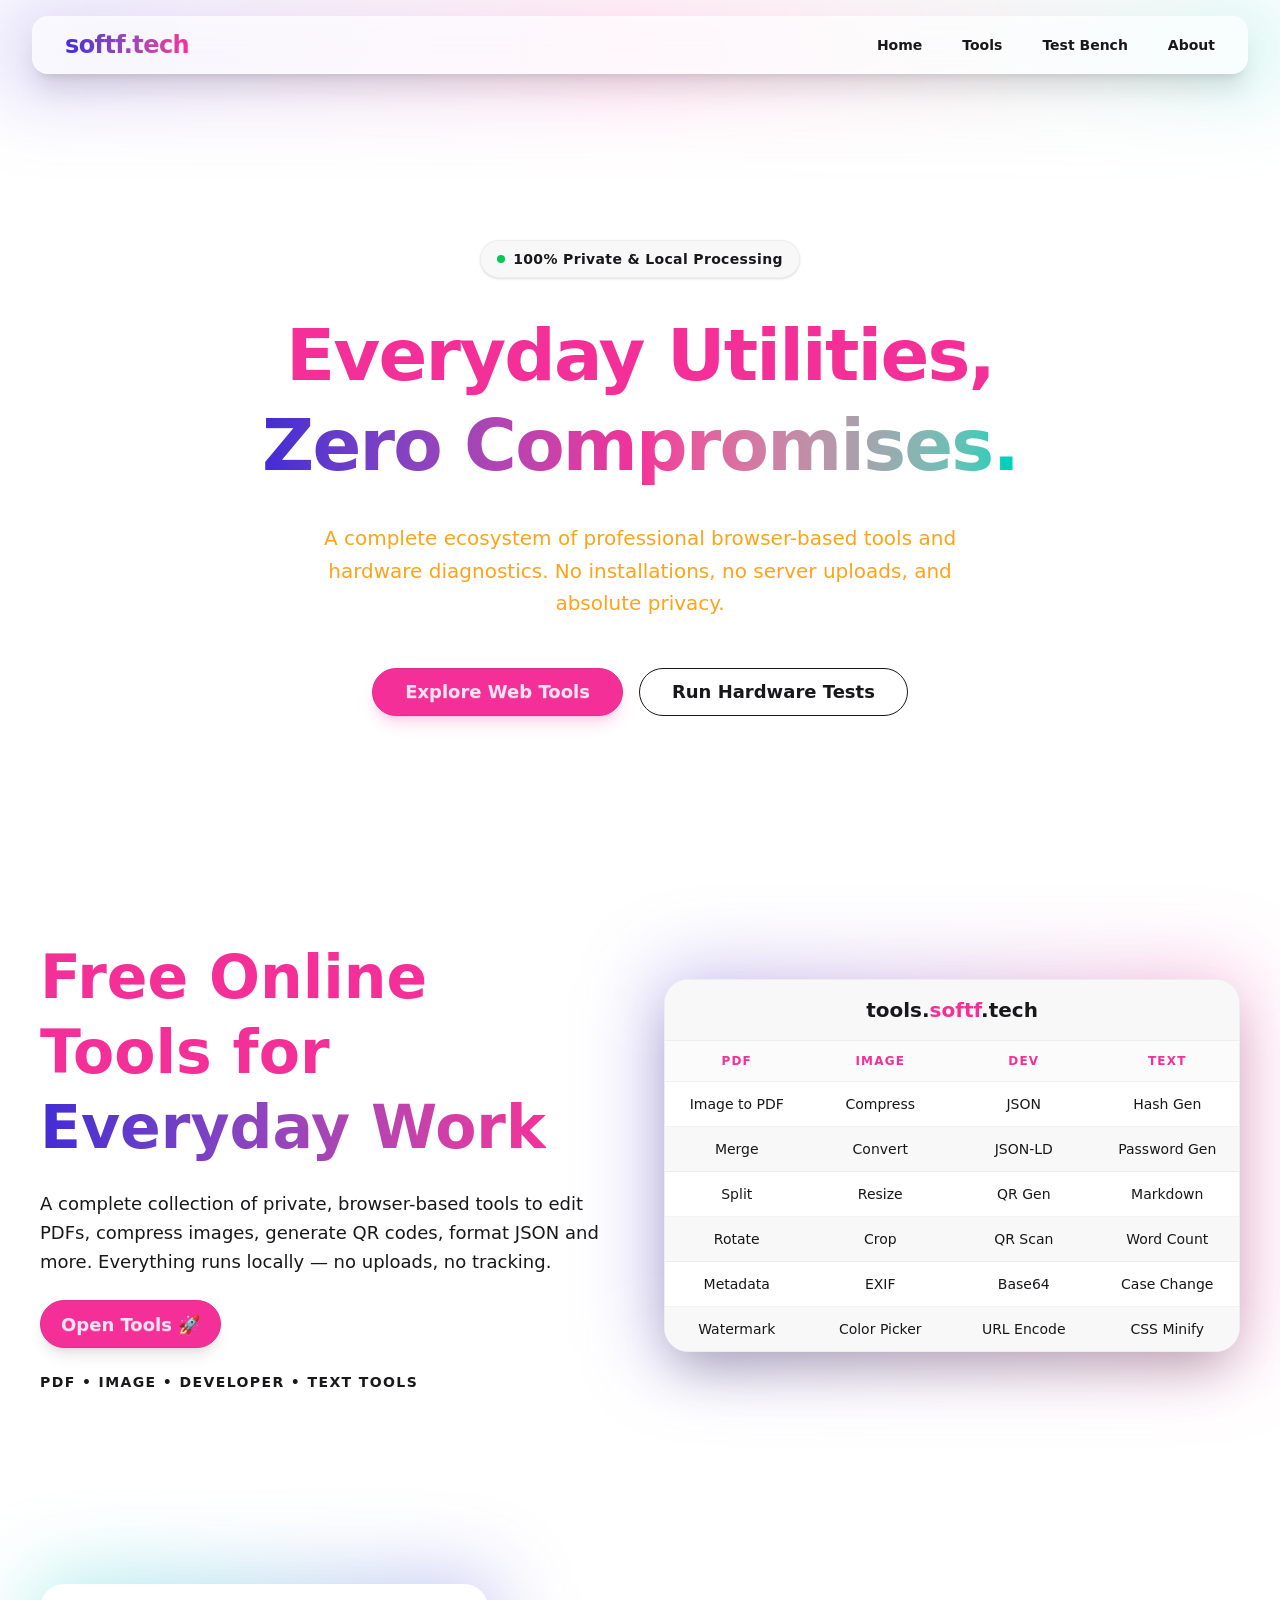
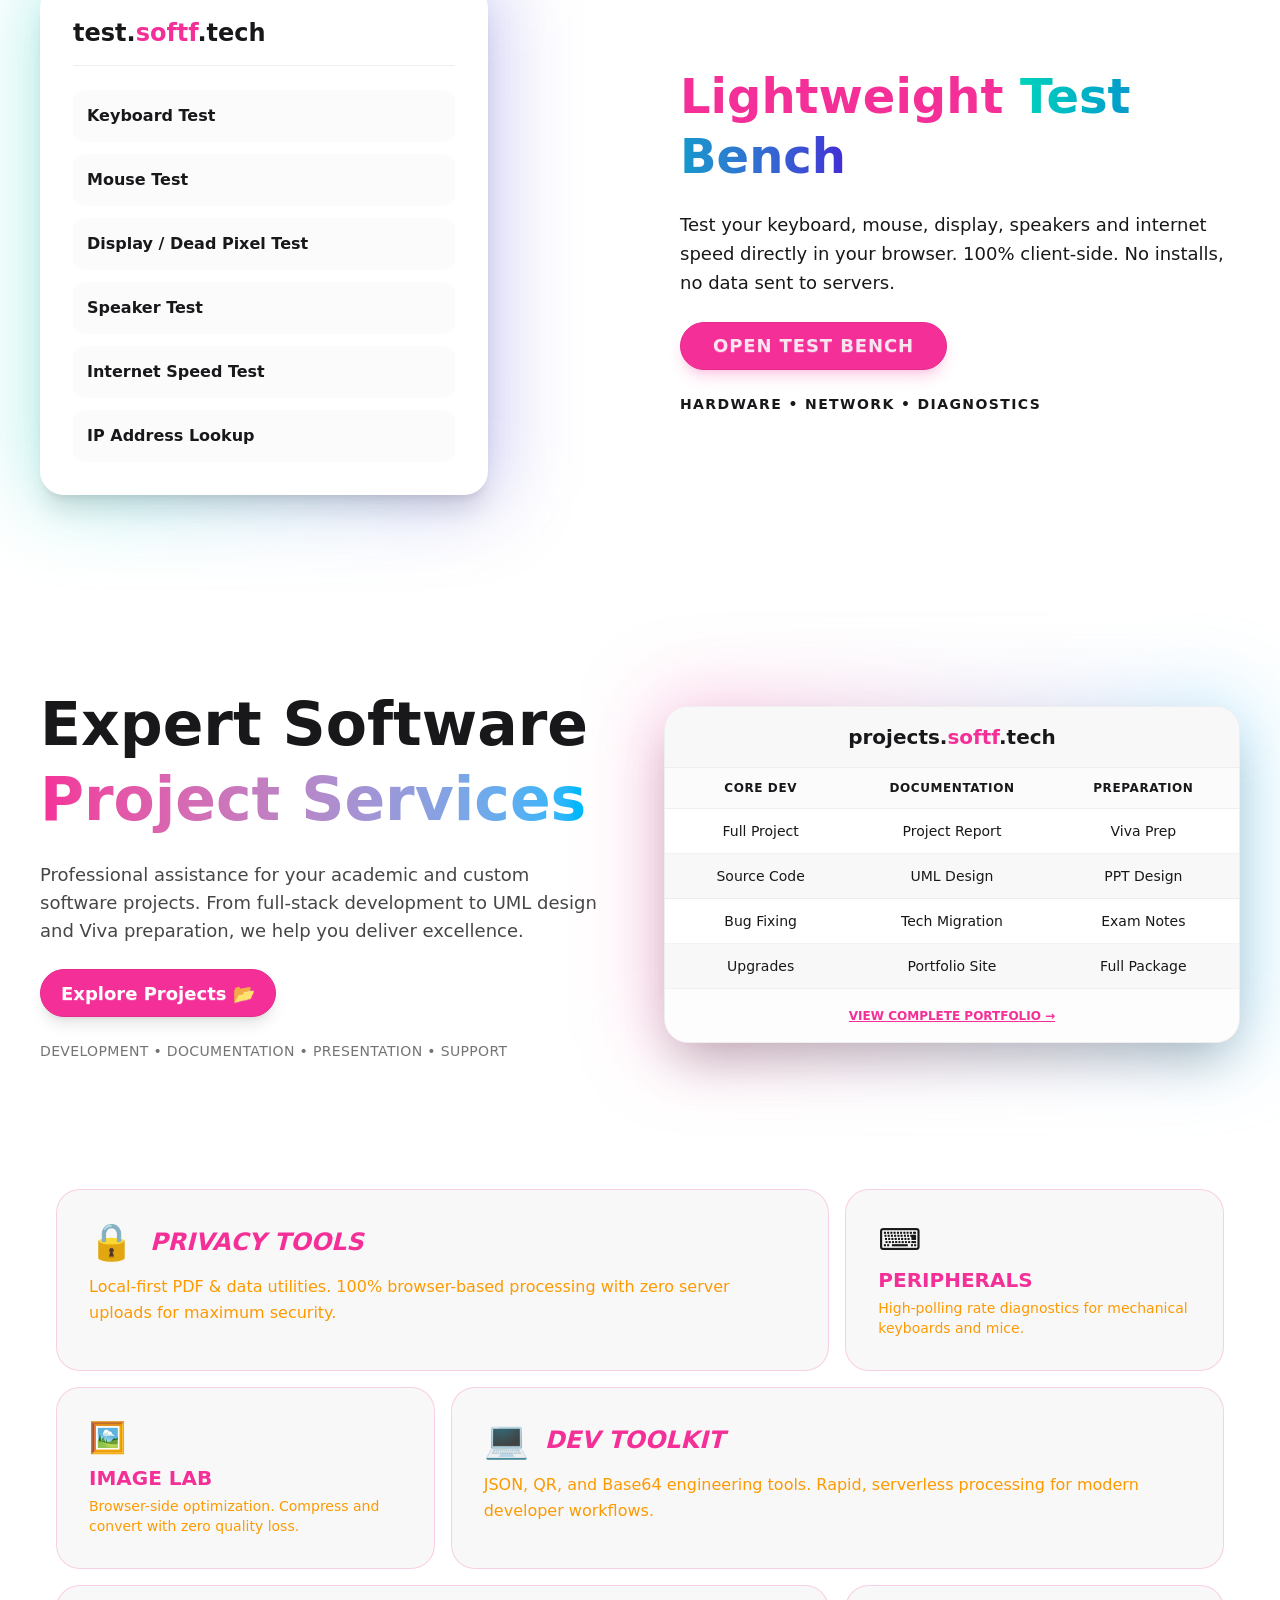
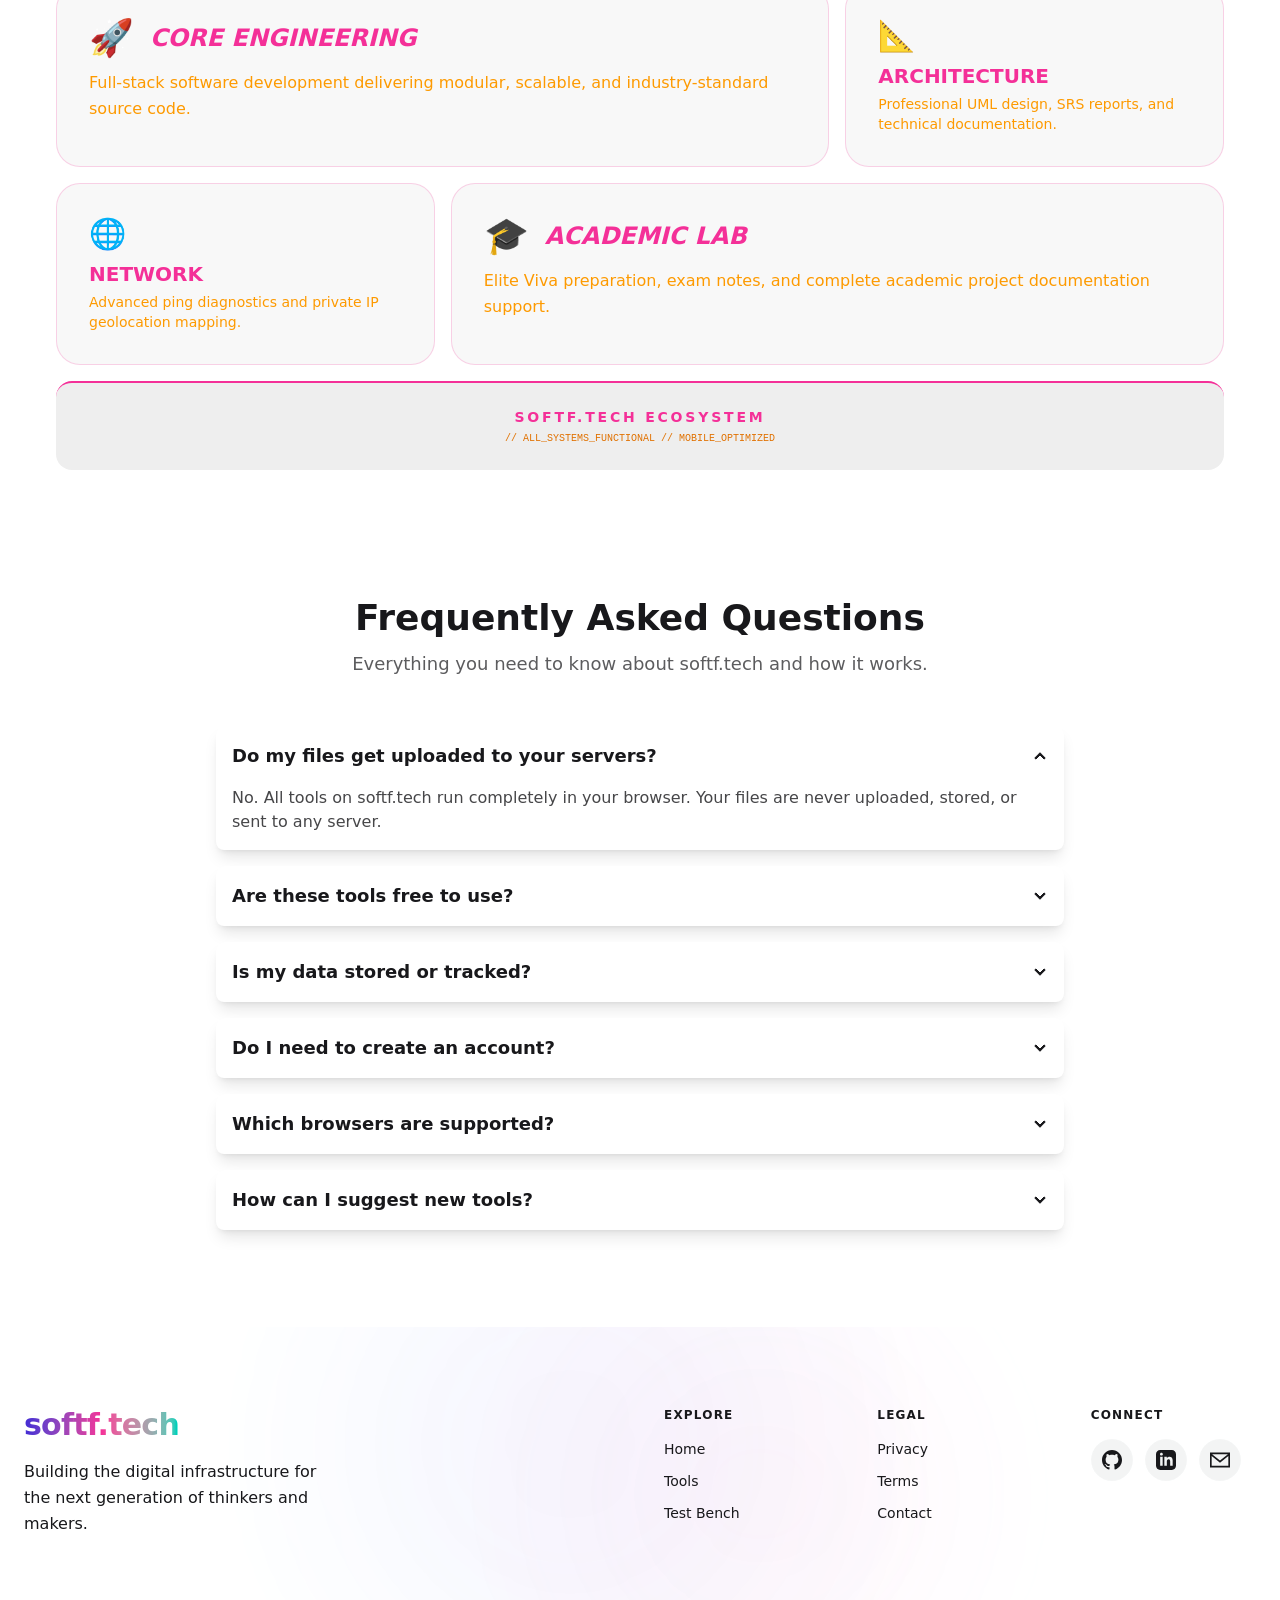
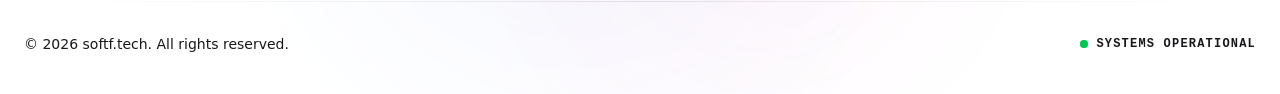
==== commit 39a6a7b1: "Refine tools and test bench sections: update typography, spacing, hover effects, and color schemes f" ====
--- a/index.html
+++ b/index.html
@@ -275,203 +275,176 @@
 
 </section>    <!--    sub-domain-->
     <!--tools-->
-    <section id="tools" class="grid lg:grid-cols-2 gap-12 items-center py-24 max-w-[1400px] mx-auto px-4">
-
-        <div class="space-y-6 pr-4">
-            <h2 class="text-4xl md:text-6xl font-black leading-tight">
-                Free Online Tools for
-                <span class="bg-gradient-to-r from-primary to-secondary bg-clip-text text-transparent">
-        Everyday Work
-      </span>
-            </h2>
-
-            <p class="text-lg opacity-80 max-w-xl">
-                A complete collection of private, browser-based tools to edit PDFs,
-                compress images, generate QR codes, format JSON and more.
-                Everything runs locally — no uploads, no tracking.
-            </p>
-
-            <a href="https://tools.softf.tech"
-               class="btn btn-primary btn-lg rounded-full hover:scale-110 transition-all shadow-lg">
-                Open Tools 🚀
-            </a>
-
-            <p class="text-sm opacity-60 font-medium tracking-wide">
-                PDF • Image • Developer • Text tools
-            </p>
-        </div>
-
-        <div class="relative w-full ml-auto">
-            <div class="absolute -inset-2 bg-gradient-to-r from-primary/30 to-secondary/30 blur-2xl rounded-3xl"></div>
-
-            <div class="relative overflow-x-auto bg-base-100 rounded-3xl shadow-2xl border border-base-300">
-                <table class="table table-zebra table-sm md:table-md w-full text-center">
-
-                    <thead>
+<section id="tools" class="grid lg:grid-cols-2 gap-12 items-center py-24 max-w-[1400px] mx-auto px-4 overflow-x-hidden">
+
+    <div class="space-y-6 pr-4">
+        <h2 class="text-4xl md:text-6xl font-black leading-tight text-secondary">
+            Free Online Tools for
+            <span class="bg-gradient-to-r from-primary to-secondary bg-clip-text text-transparent">
+                Everyday Work
+            </span>
+        </h2>
+
+        <p class="text-lg text-amber-400 font-medium max-w-xl leading-relaxed">
+            A complete collection of private, browser-based tools to edit PDFs,
+            compress images, generate QR codes, format JSON and more.
+            Everything runs locally — no uploads, no tracking.
+        </p>
+
+        <a href="https://tools.softf.tech"
+           class="btn btn-secondary btn-lg rounded-full hover:scale-105 transition-all shadow-lg">
+            Open Tools 🚀
+        </a>
+
+        <p class="text-sm text-secondary/80 font-bold tracking-widest uppercase">
+            PDF • Image • Developer • Text tools
+        </p>
+    </div>
+
+    <div class="relative w-full ml-auto">
+        <div class="absolute -inset-2 bg-gradient-to-r from-primary/30 to-secondary/30 blur-2xl rounded-3xl"></div>
+
+        <div class="relative overflow-x-auto bg-base-100 rounded-3xl shadow-2xl border border-base-300">
+            <table class="table table-zebra table-sm md:table-md w-full text-center">
+
+                <thead>
                     <tr class="bg-base-200 text-base-content">
                         <th colspan="4" class="py-4 text-xl font-black border-b border-base-300">
-                            tools.<span class="text-primary">softf</span>.tech
+                            tools.<span class="text-secondary">softf</span>.tech
                         </th>
                     </tr>
-                    <tr class="bg-base-200/50 text-base-content uppercase tracking-wider text-xs">
+                    <tr class="bg-base-200/50 text-secondary uppercase tracking-widest text-xs font-bold">
                         <th class="w-1/4">PDF</th>
                         <th class="w-1/4">Image</th>
                         <th class="w-1/4">Dev</th>
                         <th class="w-1/4">Text</th>
                     </tr>
-                    </thead>
-
-                    <tbody class="text-sm">
-
-                    <tr class="hover">
-                        <td><a href="https://tools.softf.tech/pdf/image-to-pdf/"
-                               class="link link-hover hover:text-primary">Image to PDF</a></td>
-                        <td><a href="https://tools.softf.tech/image/compress/"
-                               class="link link-hover hover:text-secondary">Compress</a></td>
-                        <td><a href="https://tools.softf.tech/dev/json/"
-                               class="link link-hover hover:text-accent">JSON</a></td>
-                        <td><a href="https://tools.softf.tech/text/hash/" class="link link-hover hover:text-info">Hash
-                            Gen</a></td>
-                    </tr>
-
-                    <tr class="hover">
-                        <td><a href="https://tools.softf.tech/pdf/merge/" class="link link-hover hover:text-primary">Merge</a>
-                        </td>
-                        <td><a href="https://tools.softf.tech/image/convert/"
-                               class="link link-hover hover:text-secondary">Convert</a></td>
-                        <td><a href="https://tools.softf.tech/dev/json-ld/" class="link link-hover hover:text-accent">JSON-LD</a>
-                        </td>
-                        <td><a href="https://tools.softf.tech/text/password/" class="link link-hover hover:text-info">Password
-                            Gen</a></td>
-                    </tr>
-
-                    <tr class="hover">
-                        <td><a href="https://tools.softf.tech/pdf/split/" class="link link-hover hover:text-primary">Split</a>
-                        </td>
-                        <td><a href="https://tools.softf.tech/image/resize/"
-                               class="link link-hover hover:text-secondary">Resize</a></td>
-                        <td><a href="https://tools.softf.tech/dev/qr/" class="link link-hover hover:text-accent">QR
-                            Gen</a></td>
-                        <td><a href="https://tools.softf.tech/text/markdown/" class="link link-hover hover:text-info">Markdown</a>
-                        </td>
-                    </tr>
-
-                    <tr class="hover">
-                        <td><a href="https://tools.softf.tech/pdf/rotate/" class="link link-hover hover:text-primary">Rotate</a>
-                        </td>
-                        <td><a href="https://tools.softf.tech/image/crop/" class="link link-hover hover:text-secondary">Crop</a>
-                        </td>
-                        <td><a href="https://tools.softf.tech/dev/qr-scan/" class="link link-hover hover:text-accent">QR
-                            Scan</a></td>
-                        <td><a href="https://tools.softf.tech/text/counter/" class="link link-hover hover:text-info">Word
-                            Count</a></td>
-                    </tr>
-
-                    <tr class="hover">
-                        <td><a href="https://tools.softf.tech/pdf/metadata/" class="link link-hover hover:text-primary">Metadata</a>
-                        </td>
-                        <td><a href="https://tools.softf.tech/image/exif/" class="link link-hover hover:text-secondary">EXIF</a>
-                        </td>
-                        <td><a href="https://tools.softf.tech/dev/base64/" class="link link-hover hover:text-accent">Base64</a>
-                        </td>
-                        <td><a href="https://tools.softf.tech/text/case/" class="link link-hover hover:text-info">Case
-                            Change</a></td>
-                    </tr>
-
-                    <tr class="hover">
-                        <td><a href="https://tools.softf.tech/pdf/watermark/"
-                               class="link link-hover hover:text-primary">Watermark</a></td>
-                        <td><a href="https://tools.softf.tech/image/color-picker/"
-                               class="link link-hover hover:text-secondary">Color Picker</a></td>
-                        <td><a href="https://tools.softf.tech/dev/url/" class="link link-hover hover:text-accent">URL
-                            Encode</a></td>
-                        <td><a href="https://tools.softf.tech/dev/css-minify/" class="link link-hover hover:text-info">CSS
-                            Minify</a></td>
-                    </tr>
-
-                    </tbody>
-                </table>
-            </div>
+                </thead>
+
+                <tbody class="text-sm font-medium text-amber-400">
+
+                    <tr class="hover">
+                        <td><a href="https://tools.softf.tech/pdf/image-to-pdf/" class="link link-hover">Image to PDF</a></td>
+                        <td><a href="https://tools.softf.tech/image/compress/" class="link link-hover">Compress</a></td>
+                        <td><a href="https://tools.softf.tech/dev/json/" class="link link-hover">JSON</a></td>
+                        <td><a href="https://tools.softf.tech/text/hash/" class="link link-hover">Hash Gen</a></td>
+                    </tr>
+
+                    <tr class="hover">
+                        <td><a href="https://tools.softf.tech/pdf/merge/" class="link link-hover">Merge</a></td>
+                        <td><a href="https://tools.softf.tech/image/convert/" class="link link-hover">Convert</a></td>
+                        <td><a href="https://tools.softf.tech/dev/json-ld/" class="link link-hover">JSON-LD</a></td>
+                        <td><a href="https://tools.softf.tech/text/password/" class="link link-hover">Password Gen</a></td>
+                    </tr>
+
+                    <tr class="hover">
+                        <td><a href="https://tools.softf.tech/pdf/split/" class="link link-hover">Split</a></td>
+                        <td><a href="https://tools.softf.tech/image/resize/" class="link link-hover">Resize</a></td>
+                        <td><a href="https://tools.softf.tech/dev/qr/" class="link link-hover">QR Gen</a></td>
+                        <td><a href="https://tools.softf.tech/text/markdown/" class="link link-hover">Markdown</a></td>
+                    </tr>
+
+                    <tr class="hover">
+                        <td><a href="https://tools.softf.tech/pdf/rotate/" class="link link-hover">Rotate</a></td>
+                        <td><a href="https://tools.softf.tech/image/crop/" class="link link-hover">Crop</a></td>
+                        <td><a href="https://tools.softf.tech/dev/qr-scan/" class="link link-hover">QR Scan</a></td>
+                        <td><a href="https://tools.softf.tech/text/counter/" class="link link-hover">Word Count</a></td>
+                    </tr>
+
+                    <tr class="hover">
+                        <td><a href="https://tools.softf.tech/pdf/metadata/" class="link link-hover">Metadata</a></td>
+                        <td><a href="https://tools.softf.tech/image/exif/" class="link link-hover">EXIF</a></td>
+                        <td><a href="https://tools.softf.tech/dev/base64/" class="link link-hover">Base64</a></td>
+                        <td><a href="https://tools.softf.tech/text/case/" class="link link-hover">Case Change</a></td>
+                    </tr>
+
+                    <tr class="hover">
+                        <td><a href="https://tools.softf.tech/pdf/watermark/" class="link link-hover">Watermark</a></td>
+                        <td><a href="https://tools.softf.tech/image/color-picker/" class="link link-hover">Color Picker</a></td>
+                        <td><a href="https://tools.softf.tech/dev/url/" class="link link-hover">URL Encode</a></td>
+                        <td><a href="https://tools.softf.tech/dev/css-minify/" class="link link-hover">CSS Minify</a></td>
+                    </tr>
+
+                </tbody>
+            </table>
         </div>
-    </section>
-    <!--test-->
-    <section id="tests" class="grid md:grid-cols-2 gap-12 items-center py-24 max-w-[1400px] mx-auto px-4">
-
-        <div class="relative order-2 md:order-1 w-full max-w-md md:mr-auto">
-            <div class="absolute -inset-2 bg-gradient-to-r from-accent/30 to-primary/30 blur-2xl rounded-3xl"></div>
-
-            <div class="relative bg-base-100/80 backdrop-blur-xl border border-white/20 rounded-3xl shadow-xl p-8">
-
-                <h3 class="text-2xl font-black mb-6 border-b border-base-300 pb-4">
-                    test.<span class="text-accent">softf</span>.tech
-                </h3>
-
-                <div class="grid grid-cols-1 gap-3">
-                    <a href="https://test.softf.tech/keyboard-test/"
-                       class="flex items-center justify-between p-3.5 rounded-xl bg-base-200/50 hover:bg-accent hover:text-accent-content transition-all font-medium group">
-                        <span>Keyboard Test</span>
-                        <span class="opacity-0 group-hover:opacity-100 transition-opacity text-xl leading-none">→</span>
-                    </a>
-
-                    <a href="https://test.softf.tech/mouse-test/"
-                       class="flex items-center justify-between p-3.5 rounded-xl bg-base-200/50 hover:bg-accent hover:text-accent-content transition-all font-medium group">
-                        <span>Mouse Test</span>
-                        <span class="opacity-0 group-hover:opacity-100 transition-opacity text-xl leading-none">→</span>
-                    </a>
-
-                    <a href="https://test.softf.tech/display-test/"
-                       class="flex items-center justify-between p-3.5 rounded-xl bg-base-200/50 hover:bg-accent hover:text-accent-content transition-all font-medium group">
-                        <span>Display / Dead Pixel Test</span>
-                        <span class="opacity-0 group-hover:opacity-100 transition-opacity text-xl leading-none">→</span>
-                    </a>
-
-                    <a href="https://test.softf.tech/speaker-test/"
-                       class="flex items-center justify-between p-3.5 rounded-xl bg-base-200/50 hover:bg-accent hover:text-accent-content transition-all font-medium group">
-                        <span>Speaker Test</span>
-                        <span class="opacity-0 group-hover:opacity-100 transition-opacity text-xl leading-none">→</span>
-                    </a>
-
-                    <a href="https://test.softf.tech/speed-test/"
-                       class="flex items-center justify-between p-3.5 rounded-xl bg-base-200/50 hover:bg-accent hover:text-accent-content transition-all font-medium group">
-                        <span>Internet Speed Test</span>
-                        <span class="opacity-0 group-hover:opacity-100 transition-opacity text-xl leading-none">→</span>
-                    </a>
-
-                    <a href="https://test.softf.tech/ip-lookup/"
-                       class="flex items-center justify-between p-3.5 rounded-xl bg-base-200/50 hover:bg-accent hover:text-accent-content transition-all font-medium group">
-                        <span>IP Address Lookup</span>
-                        <span class="opacity-0 group-hover:opacity-100 transition-opacity text-xl leading-none">→</span>
-                    </a>
-                </div>
-
+    </div>
+</section>    <!--test-->
+    <section id="tests" class="grid md:grid-cols-2 gap-12 items-center py-24 max-w-[1400px] mx-auto px-4 overflow-x-hidden">
+
+    <div class="relative order-2 md:order-1 w-full max-w-md md:mr-auto">
+        <div class="absolute -inset-2 bg-gradient-to-r from-accent/30 to-primary/30 blur-2xl rounded-3xl"></div>
+
+        <div class="relative bg-base-100 border border-white/10 rounded-3xl shadow-xl p-8">
+
+            <h3 class="text-2xl font-black mb-6 border-b border-base-300 pb-4">
+                test.<span class="text-secondary">softf</span>.tech
+            </h3>
+
+            <div class="grid grid-cols-1 gap-3">
+                <a href="https://test.softf.tech/keyboard-test/"
+                   class="flex items-center justify-between p-3.5 rounded-xl bg-base-200/50 hover:bg-secondary hover:text-secondary-content transition-all font-bold text-amber-400 group">
+                    <span>Keyboard Test</span>
+                    <span class="opacity-0 group-hover:opacity-100 transition-all translate-x-[-10px] group-hover:translate-x-0 text-xl leading-none">→</span>
+                </a>
+
+                <a href="https://test.softf.tech/mouse-test/"
+                   class="flex items-center justify-between p-3.5 rounded-xl bg-base-200/50 hover:bg-secondary hover:text-secondary-content transition-all font-bold text-amber-400 group">
+                    <span>Mouse Test</span>
+                    <span class="opacity-0 group-hover:opacity-100 transition-all translate-x-[-10px] group-hover:translate-x-0 text-xl leading-none">→</span>
+                </a>
+
+                <a href="https://test.softf.tech/display-test/"
+                   class="flex items-center justify-between p-3.5 rounded-xl bg-base-200/50 hover:bg-secondary hover:text-secondary-content transition-all font-bold text-amber-400 group">
+                    <span>Display / Dead Pixel Test</span>
+                    <span class="opacity-0 group-hover:opacity-100 transition-all translate-x-[-10px] group-hover:translate-x-0 text-xl leading-none">→</span>
+                </a>
+
+                <a href="https://test.softf.tech/speaker-test/"
+                   class="flex items-center justify-between p-3.5 rounded-xl bg-base-200/50 hover:bg-secondary hover:text-secondary-content transition-all font-bold text-amber-400 group">
+                    <span>Speaker Test</span>
+                    <span class="opacity-0 group-hover:opacity-100 transition-all translate-x-[-10px] group-hover:translate-x-0 text-xl leading-none">→</span>
+                </a>
+
+                <a href="https://test.softf.tech/speed-test/"
+                   class="flex items-center justify-between p-3.5 rounded-xl bg-base-200/50 hover:bg-secondary hover:text-secondary-content transition-all font-bold text-amber-400 group">
+                    <span>Internet Speed Test</span>
+                    <span class="opacity-0 group-hover:opacity-100 transition-all translate-x-[-10px] group-hover:translate-x-0 text-xl leading-none">→</span>
+                </a>
+
+                <a href="https://test.softf.tech/ip-lookup/"
+                   class="flex items-center justify-between p-3.5 rounded-xl bg-base-200/50 hover:bg-secondary hover:text-secondary-content transition-all font-bold text-amber-400 group">
+                    <span>IP Address Lookup</span>
+                    <span class="opacity-0 group-hover:opacity-100 transition-all translate-x-[-10px] group-hover:translate-x-0 text-xl leading-none">→</span>
+                </a>
             </div>
         </div>
-
-        <div class="space-y-6 order-1 md:order-2 pl-4">
-
-            <h2 class="text-4xl md:text-5xl font-black leading-tight">
-                Lightweight
-                <span class="bg-gradient-to-r from-accent to-primary bg-clip-text text-transparent">
-        Test Bench
-      </span>
-            </h2>
-
-            <p class="text-lg opacity-80 max-w-xl">
-                Test your keyboard, mouse, display, speakers and internet speed directly
-                in your browser. 100% client-side. No installs, no data sent to servers.
-            </p>
-
-            <a href="https://test.softf.tech"
-               class="btn btn-outline border-accent text-accent hover:bg-accent hover:border-accent hover:text-accent-content btn-lg rounded-full hover:scale-105 transition-all">
-                Open Test Bench
-            </a>
-
-            <p class="text-sm opacity-60 font-medium tracking-wide">
-                Hardware • Network • Diagnostics
-            </p>
-        </div>
-
-    </section>
+    </div>
+
+    <div class="space-y-6 order-1 md:order-2 pl-4">
+        <h2 class="text-4xl md:text-5xl font-black leading-tight text-secondary">
+            Lightweight
+            <span class="bg-gradient-to-r from-accent to-primary bg-clip-text text-transparent">
+                Test Bench
+            </span>
+        </h2>
+
+        <p class="text-lg text-amber-400 font-medium max-w-xl leading-relaxed">
+            Test your keyboard, mouse, display, speakers and internet speed directly
+            in your browser. 100% client-side. No installs, no data sent to servers.
+        </p>
+
+        <a href="https://test.softf.tech"
+           class="btn btn-secondary btn-lg rounded-full px-8 hover:scale-105 transition-all shadow-lg shadow-secondary/20 uppercase tracking-wider">
+            Open Test Bench
+        </a>
+
+        <p class="text-sm text-secondary/70 font-bold tracking-widest uppercase">
+            Hardware • Network • Diagnostics
+        </p>
+    </div>
+
+</section>
     <section id="projects" class="grid lg:grid-cols-2 gap-12 items-center py-24 max-w-[1400px] mx-auto px-4">
 
         <div class="space-y-6 pr-4">
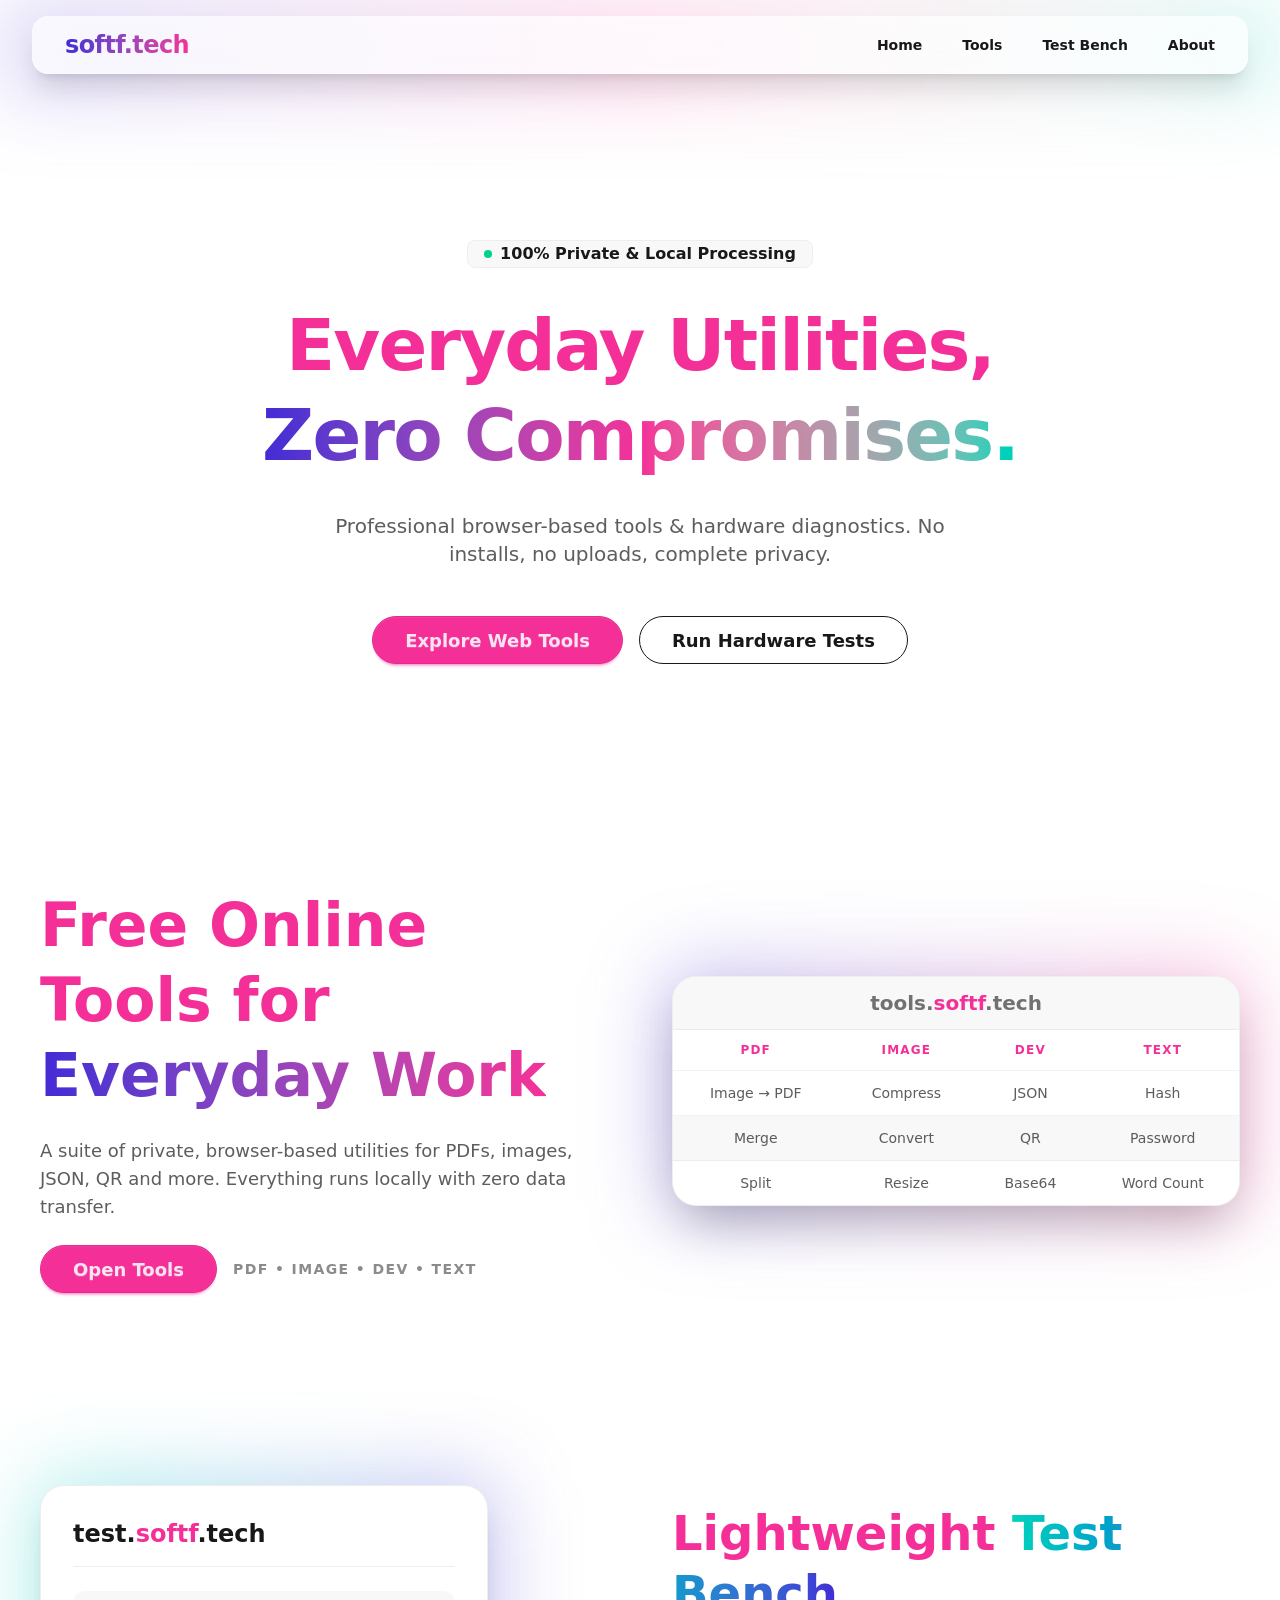
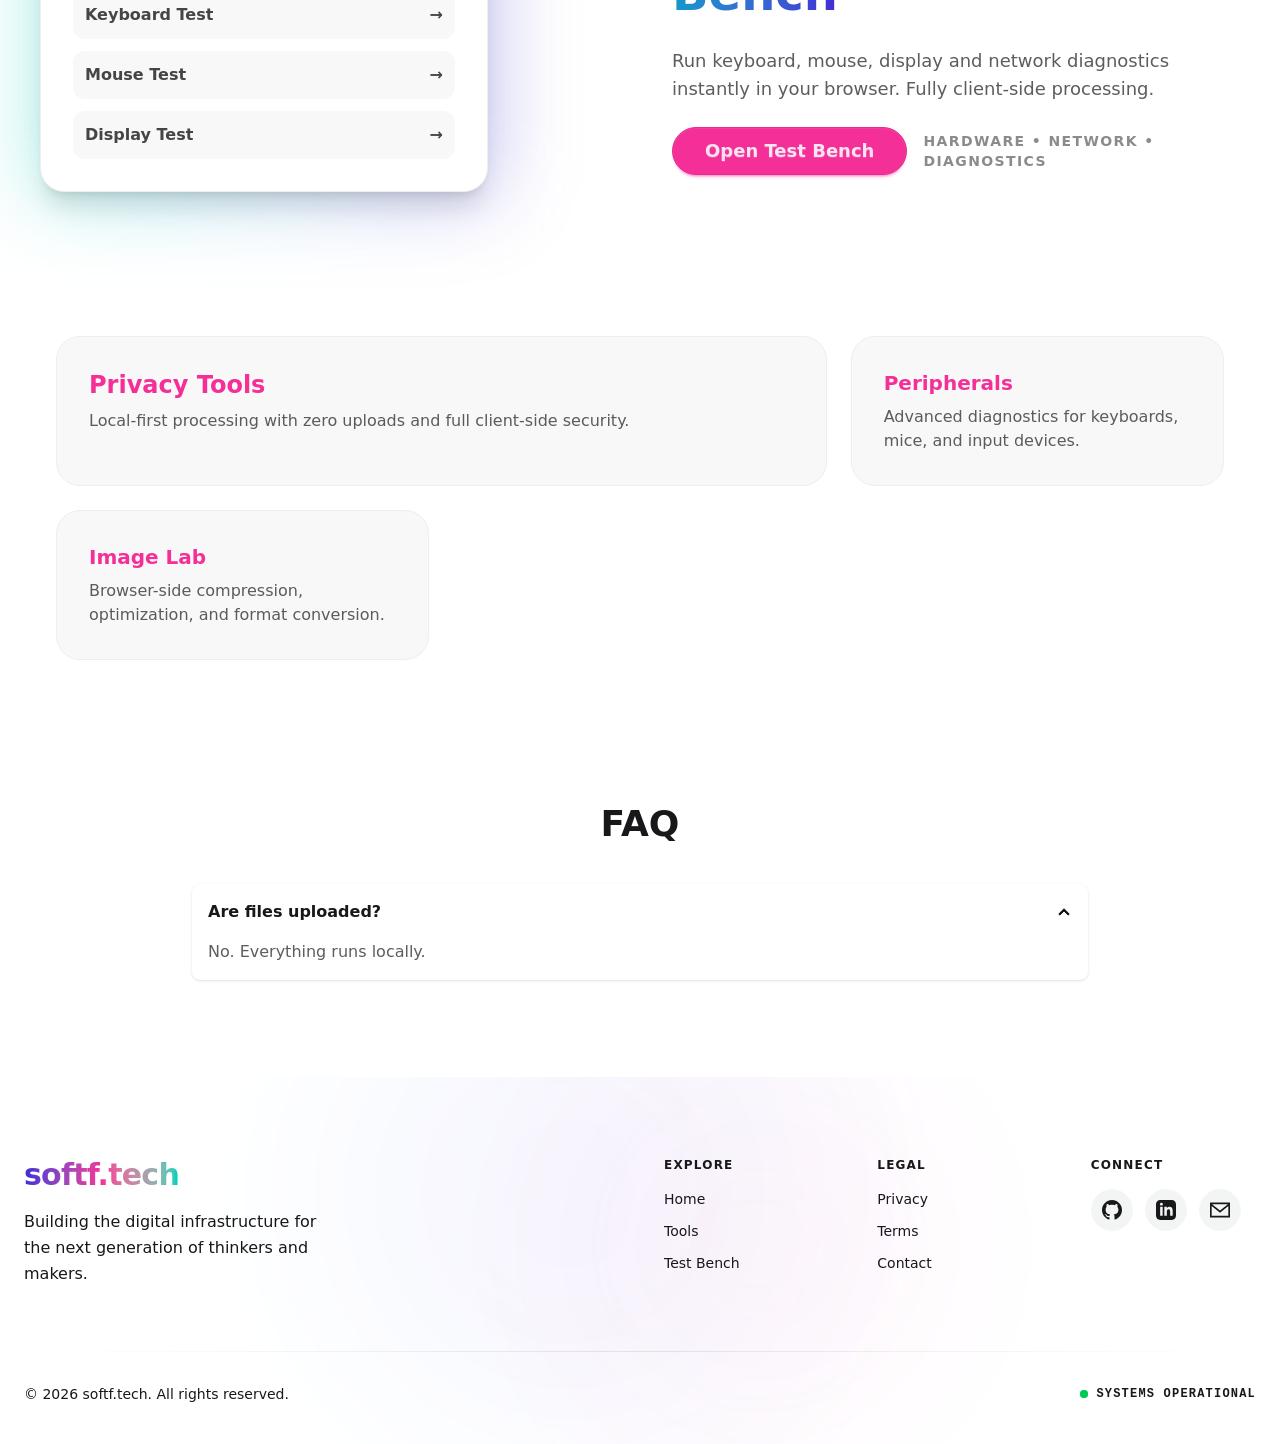
==== commit 6626d115: "Update Tailwind CSS layer properties in `output.css` for improved styling and consistency." ====
--- a/index.html
+++ b/index.html
@@ -243,472 +243,220 @@
 
 </header>
 <main class="max-w-7xl mx-auto px-6">
-    <!-- Hero Section -->
-    <section class="py-20 md:py-32 w-full max-w-[1400px] mx-auto px-4 flex flex-col items-center justify-center text-center space-y-8 overflow-hidden">
-
-    <div class="inline-flex items-center gap-2 px-4 py-2 rounded-full bg-base-200 border border-base-300 text-xs md:text-sm font-bold tracking-wide shadow-sm max-w-full">
-        <span class="flex-shrink-0 h-2 w-2 rounded-full bg-green-500 animate-pulse"></span>
-        <span class="truncate">100% Private & Local Processing</span>
-    </div>
-
-    <h1 class="text-4xl md:text-7xl font-black leading-tight max-w-4xl tracking-tight break-words">
-        <span class="text-secondary">Everyday Utilities,</span> <br/>
-        <span class="bg-gradient-to-r from-primary via-secondary to-accent bg-clip-text text-transparent">
-            Zero Compromises.
-        </span>
-    </h1>
-
-    <p class="text-base md:text-xl text-amber-500/90 font-medium max-w-2xl leading-relaxed">
-        A complete ecosystem of professional browser-based tools and hardware diagnostics. No installations, no
-        server uploads, and absolute privacy.
-    </p>
-
-    <div class="flex flex-col sm:flex-row gap-4 pt-4 w-full sm:w-auto px-6 sm:px-0">
-        <a href="#tools"
-           class="btn btn-secondary btn-md md:btn-lg rounded-full px-8 hover:scale-105 transition-all shadow-lg shadow-secondary/20">
-            Explore Web Tools
-        </a>
-        <a href="#tests" class="btn btn-outline btn-md md:btn-lg rounded-full px-8 hover:scale-105 transition-all">
-            Run Hardware Tests
-        </a>
-    </div>
-
-</section>    <!--    sub-domain-->
-    <!--tools-->
-<section id="tools" class="grid lg:grid-cols-2 gap-12 items-center py-24 max-w-[1400px] mx-auto px-4 overflow-x-hidden">
-
-    <div class="space-y-6 pr-4">
-        <h2 class="text-4xl md:text-6xl font-black leading-tight text-secondary">
-            Free Online Tools for
-            <span class="bg-gradient-to-r from-primary to-secondary bg-clip-text text-transparent">
-                Everyday Work
-            </span>
-        </h2>
-
-        <p class="text-lg text-amber-400 font-medium max-w-xl leading-relaxed">
-            A complete collection of private, browser-based tools to edit PDFs,
-            compress images, generate QR codes, format JSON and more.
-            Everything runs locally — no uploads, no tracking.
-        </p>
-
-        <a href="https://tools.softf.tech"
-           class="btn btn-secondary btn-lg rounded-full hover:scale-105 transition-all shadow-lg">
-            Open Tools 🚀
-        </a>
-
-        <p class="text-sm text-secondary/80 font-bold tracking-widest uppercase">
-            PDF • Image • Developer • Text tools
-        </p>
-    </div>
-
-    <div class="relative w-full ml-auto">
-        <div class="absolute -inset-2 bg-gradient-to-r from-primary/30 to-secondary/30 blur-2xl rounded-3xl"></div>
-
-        <div class="relative overflow-x-auto bg-base-100 rounded-3xl shadow-2xl border border-base-300">
-            <table class="table table-zebra table-sm md:table-md w-full text-center">
-
-                <thead>
-                    <tr class="bg-base-200 text-base-content">
-                        <th colspan="4" class="py-4 text-xl font-black border-b border-base-300">
-                            tools.<span class="text-secondary">softf</span>.tech
-                        </th>
-                    </tr>
-                    <tr class="bg-base-200/50 text-secondary uppercase tracking-widest text-xs font-bold">
-                        <th class="w-1/4">PDF</th>
-                        <th class="w-1/4">Image</th>
-                        <th class="w-1/4">Dev</th>
-                        <th class="w-1/4">Text</th>
-                    </tr>
-                </thead>
-
-                <tbody class="text-sm font-medium text-amber-400">
-
-                    <tr class="hover">
-                        <td><a href="https://tools.softf.tech/pdf/image-to-pdf/" class="link link-hover">Image to PDF</a></td>
-                        <td><a href="https://tools.softf.tech/image/compress/" class="link link-hover">Compress</a></td>
-                        <td><a href="https://tools.softf.tech/dev/json/" class="link link-hover">JSON</a></td>
-                        <td><a href="https://tools.softf.tech/text/hash/" class="link link-hover">Hash Gen</a></td>
-                    </tr>
-
-                    <tr class="hover">
-                        <td><a href="https://tools.softf.tech/pdf/merge/" class="link link-hover">Merge</a></td>
-                        <td><a href="https://tools.softf.tech/image/convert/" class="link link-hover">Convert</a></td>
-                        <td><a href="https://tools.softf.tech/dev/json-ld/" class="link link-hover">JSON-LD</a></td>
-                        <td><a href="https://tools.softf.tech/text/password/" class="link link-hover">Password Gen</a></td>
-                    </tr>
-
-                    <tr class="hover">
-                        <td><a href="https://tools.softf.tech/pdf/split/" class="link link-hover">Split</a></td>
-                        <td><a href="https://tools.softf.tech/image/resize/" class="link link-hover">Resize</a></td>
-                        <td><a href="https://tools.softf.tech/dev/qr/" class="link link-hover">QR Gen</a></td>
-                        <td><a href="https://tools.softf.tech/text/markdown/" class="link link-hover">Markdown</a></td>
-                    </tr>
-
-                    <tr class="hover">
-                        <td><a href="https://tools.softf.tech/pdf/rotate/" class="link link-hover">Rotate</a></td>
-                        <td><a href="https://tools.softf.tech/image/crop/" class="link link-hover">Crop</a></td>
-                        <td><a href="https://tools.softf.tech/dev/qr-scan/" class="link link-hover">QR Scan</a></td>
-                        <td><a href="https://tools.softf.tech/text/counter/" class="link link-hover">Word Count</a></td>
-                    </tr>
-
-                    <tr class="hover">
-                        <td><a href="https://tools.softf.tech/pdf/metadata/" class="link link-hover">Metadata</a></td>
-                        <td><a href="https://tools.softf.tech/image/exif/" class="link link-hover">EXIF</a></td>
-                        <td><a href="https://tools.softf.tech/dev/base64/" class="link link-hover">Base64</a></td>
-                        <td><a href="https://tools.softf.tech/text/case/" class="link link-hover">Case Change</a></td>
-                    </tr>
-
-                    <tr class="hover">
-                        <td><a href="https://tools.softf.tech/pdf/watermark/" class="link link-hover">Watermark</a></td>
-                        <td><a href="https://tools.softf.tech/image/color-picker/" class="link link-hover">Color Picker</a></td>
-                        <td><a href="https://tools.softf.tech/dev/url/" class="link link-hover">URL Encode</a></td>
-                        <td><a href="https://tools.softf.tech/dev/css-minify/" class="link link-hover">CSS Minify</a></td>
-                    </tr>
-
-                </tbody>
-            </table>
-        </div>
-    </div>
-</section>    <!--test-->
-    <section id="tests" class="grid md:grid-cols-2 gap-12 items-center py-24 max-w-[1400px] mx-auto px-4 overflow-x-hidden">
-
-    <div class="relative order-2 md:order-1 w-full max-w-md md:mr-auto">
-        <div class="absolute -inset-2 bg-gradient-to-r from-accent/30 to-primary/30 blur-2xl rounded-3xl"></div>
-
-        <div class="relative bg-base-100 border border-white/10 rounded-3xl shadow-xl p-8">
-
-            <h3 class="text-2xl font-black mb-6 border-b border-base-300 pb-4">
-                test.<span class="text-secondary">softf</span>.tech
-            </h3>
-
-            <div class="grid grid-cols-1 gap-3">
-                <a href="https://test.softf.tech/keyboard-test/"
-                   class="flex items-center justify-between p-3.5 rounded-xl bg-base-200/50 hover:bg-secondary hover:text-secondary-content transition-all font-bold text-amber-400 group">
-                    <span>Keyboard Test</span>
-                    <span class="opacity-0 group-hover:opacity-100 transition-all translate-x-[-10px] group-hover:translate-x-0 text-xl leading-none">→</span>
-                </a>
-
-                <a href="https://test.softf.tech/mouse-test/"
-                   class="flex items-center justify-between p-3.5 rounded-xl bg-base-200/50 hover:bg-secondary hover:text-secondary-content transition-all font-bold text-amber-400 group">
-                    <span>Mouse Test</span>
-                    <span class="opacity-0 group-hover:opacity-100 transition-all translate-x-[-10px] group-hover:translate-x-0 text-xl leading-none">→</span>
-                </a>
-
-                <a href="https://test.softf.tech/display-test/"
-                   class="flex items-center justify-between p-3.5 rounded-xl bg-base-200/50 hover:bg-secondary hover:text-secondary-content transition-all font-bold text-amber-400 group">
-                    <span>Display / Dead Pixel Test</span>
-                    <span class="opacity-0 group-hover:opacity-100 transition-all translate-x-[-10px] group-hover:translate-x-0 text-xl leading-none">→</span>
-                </a>
-
-                <a href="https://test.softf.tech/speaker-test/"
-                   class="flex items-center justify-between p-3.5 rounded-xl bg-base-200/50 hover:bg-secondary hover:text-secondary-content transition-all font-bold text-amber-400 group">
-                    <span>Speaker Test</span>
-                    <span class="opacity-0 group-hover:opacity-100 transition-all translate-x-[-10px] group-hover:translate-x-0 text-xl leading-none">→</span>
-                </a>
-
-                <a href="https://test.softf.tech/speed-test/"
-                   class="flex items-center justify-between p-3.5 rounded-xl bg-base-200/50 hover:bg-secondary hover:text-secondary-content transition-all font-bold text-amber-400 group">
-                    <span>Internet Speed Test</span>
-                    <span class="opacity-0 group-hover:opacity-100 transition-all translate-x-[-10px] group-hover:translate-x-0 text-xl leading-none">→</span>
-                </a>
-
-                <a href="https://test.softf.tech/ip-lookup/"
-                   class="flex items-center justify-between p-3.5 rounded-xl bg-base-200/50 hover:bg-secondary hover:text-secondary-content transition-all font-bold text-amber-400 group">
-                    <span>IP Address Lookup</span>
-                    <span class="opacity-0 group-hover:opacity-100 transition-all translate-x-[-10px] group-hover:translate-x-0 text-xl leading-none">→</span>
-                </a>
-            </div>
-        </div>
-    </div>
-
-    <div class="space-y-6 order-1 md:order-2 pl-4">
-        <h2 class="text-4xl md:text-5xl font-black leading-tight text-secondary">
-            Lightweight
-            <span class="bg-gradient-to-r from-accent to-primary bg-clip-text text-transparent">
-                Test Bench
-            </span>
-        </h2>
-
-        <p class="text-lg text-amber-400 font-medium max-w-xl leading-relaxed">
-            Test your keyboard, mouse, display, speakers and internet speed directly
-            in your browser. 100% client-side. No installs, no data sent to servers.
-        </p>
-
-        <a href="https://test.softf.tech"
-           class="btn btn-secondary btn-lg rounded-full px-8 hover:scale-105 transition-all shadow-lg shadow-secondary/20 uppercase tracking-wider">
-            Open Test Bench
-        </a>
-
-        <p class="text-sm text-secondary/70 font-bold tracking-widest uppercase">
-            Hardware • Network • Diagnostics
-        </p>
-    </div>
+
+<!-- HERO -->
+<section class="py-20 md:py-32 mx-auto max-w-[1400px] px-4 flex flex-col items-center justify-center text-center gap-8">
+
+<div class="badge badge-lg bg-base-200 border border-base-300 font-bold gap-2 px-4 py-3">
+<span class="h-2 w-2 rounded-full bg-success animate-pulse"></span>
+100% Private & Local Processing
+</div>
+
+<h1 class="text-4xl md:text-7xl font-black leading-tight max-w-4xl tracking-tight">
+<span class="text-secondary">Everyday Utilities,</span><br>
+<span class="bg-gradient-to-r from-primary via-secondary to-accent bg-clip-text text-transparent">
+Zero Compromises.
+</span>
+</h1>
+
+<p class="text-base md:text-xl text-base-content/70 font-medium max-w-2xl">
+Professional browser-based tools & hardware diagnostics. No installs, no uploads, complete privacy.
+</p>
+
+<div class="flex flex-col sm:flex-row gap-4 pt-4">
+<a href="#tools" class="btn btn-secondary btn-lg rounded-full px-8">
+Explore Web Tools
+</a>
+<a href="#tests" class="btn btn-outline btn-lg rounded-full px-8">
+Run Hardware Tests
+</a>
+</div>
 
 </section>
-    <section id="projects" class="grid lg:grid-cols-2 gap-12 items-center py-24 max-w-[1400px] mx-auto px-4">
-
-        <div class="space-y-6 pr-4">
-            <h2 class="text-4xl md:text-6xl font-black leading-tight">
-                Expert Software
-                <span class="bg-gradient-to-r from-secondary to-info bg-clip-text text-transparent">
-        Project Services
-      </span>
-            </h2>
-
-            <p class="text-lg opacity-80 max-w-xl">
-                Professional assistance for your academic and custom software projects.
-                From full-stack development to UML design and Viva preparation, we help you deliver excellence.
-            </p>
-
-            <a href="https://projects.softf.tech"
-               class="btn btn-secondary btn-lg rounded-full hover:scale-110 transition-all shadow-lg text-white">
-                Explore Projects 📂
-            </a>
-
-            <p class="text-sm opacity-60 font-medium tracking-wide uppercase">
-                Development • Documentation • Presentation • Support
-            </p>
-        </div>
-
-        <div class="relative w-full ml-auto">
-            <div class="absolute -inset-2 bg-gradient-to-r from-secondary/30 to-info/30 blur-2xl rounded-3xl"></div>
-
-            <div class="relative overflow-x-auto bg-base-100 rounded-3xl shadow-2xl border border-base-300">
-                <table class="table table-zebra table-sm md:table-md w-full text-center">
-
-                    <thead>
-                    <tr class="bg-base-200 text-base-content">
-                        <th colspan="3" class="py-4 text-xl font-black border-b border-base-300">
-                            projects.<span class="text-secondary">softf</span>.tech
-                        </th>
-                    </tr>
-                    <tr class="bg-base-200/50 text-base-content uppercase tracking-wider text-xs">
-                        <th class="w-1/3">Core Dev</th>
-                        <th class="w-1/3">Documentation</th>
-                        <th class="w-1/3">Preparation</th>
-                    </tr>
-                    </thead>
-
-                    <tbody class="text-sm">
-                    <tr class="hover">
-                        <td><a href="https://projects.softf.tech/services/full-project/"
-                               class="link link-hover hover:text-secondary">Full Project</a></td>
-                        <td><a href="https://projects.softf.tech/services/code-report/"
-                               class="link link-hover hover:text-info">Project Report</a></td>
-                        <td><a href="https://projects.softf.tech/services/viva-preparation/"
-                               class="link link-hover hover:text-secondary">Viva Prep</a></td>
-                    </tr>
-
-                    <tr class="hover">
-                        <td><a href="https://projects.softf.tech/services/source-code/"
-                               class="link link-hover hover:text-secondary">Source Code</a></td>
-                        <td><a href="https://projects.softf.tech/services/uml-diagram-design/"
-                               class="link link-hover hover:text-info">UML Design</a></td>
-                        <td><a href="https://projects.softf.tech/services/ppt-presentation/"
-                               class="link link-hover hover:text-secondary">PPT Design</a></td>
-                    </tr>
-
-                    <tr class="hover">
-                        <td><a href="https://projects.softf.tech/services/bug-fix/"
-                               class="link link-hover hover:text-secondary">Bug Fixing</a></td>
-                        <td><a href="https://projects.softf.tech/services/tech-conversion/"
-                               class="link link-hover hover:text-info">Tech Migration</a></td>
-                        <td><a href="https://projects.softf.tech/services/exam-notes/"
-                               class="link link-hover hover:text-secondary">Exam Notes</a></td>
-                    </tr>
-
-                    <tr class="hover">
-                        <td><a href="https://projects.softf.tech/services/project-upgrade/"
-                               class="link link-hover hover:text-secondary">Upgrades</a></td>
-                        <td><a href="https://projects.softf.tech/services/portfolio-project/"
-                               class="link link-hover hover:text-info">Portfolio Site</a></td>
-                        <td><a href="https://projects.softf.tech/services/complete-package/"
-                               class="link link-hover hover:text-secondary">Full Package</a></td>
-                    </tr>
-                    </tbody>
-
-                    <tfoot>
-                    <tr>
-                        <td colspan="3" class="py-4 bg-base-200/30">
-                            <a href="https://projects.softf.tech/portfolio/"
-                               class="text-xs font-bold uppercase link link-secondary">View Complete Portfolio →</a>
-                        </td>
-                    </tr>
-                    </tfoot>
-                </table>
-            </div>
-        </div>
-    </section>
-    <!-- Features Section -->
-    <section class="py-8 w-full max-w-[1200px] mx-auto px-4 overflow-hidden">
-  <div class="grid grid-cols-1 md:grid-cols-3 gap-4 auto-rows-auto">
-
-    <div class="md:col-span-2 p-6 md:p-8 rounded-3xl bg-base-200 border border-secondary/20 hover:border-secondary transition-all">
-      <div class="flex items-center gap-4 mb-3">
-        <span class="text-3xl md:text-4xl">🔒</span>
-        <h3 class="text-xl md:text-2xl font-black text-secondary uppercase italic leading-none">Privacy Tools</h3>
-      </div>
-      <p class="text-sm md:text-base text-amber-500 font-medium leading-relaxed">
-        Local-first PDF & data utilities. 100% browser-based processing with zero server uploads for maximum security.
-      </p>
-    </div>
-
-    <div class="p-6 md:p-8 rounded-3xl bg-base-200 border border-secondary/20 hover:border-secondary transition-all">
-      <span class="text-3xl mb-3 block">⌨️</span>
-      <h3 class="text-lg md:text-xl font-bold text-secondary uppercase leading-none">Peripherals</h3>
-      <p class="text-xs md:text-sm text-amber-500 font-medium mt-2">High-polling rate diagnostics for mechanical keyboards and mice.</p>
-    </div>
-
-    <div class="p-6 md:p-8 rounded-3xl bg-base-200 border border-secondary/20 hover:border-secondary transition-all">
-      <span class="text-3xl mb-3 block">🖼️</span>
-      <h3 class="text-lg md:text-xl font-bold text-secondary uppercase leading-none">Image Lab</h3>
-      <p class="text-xs md:text-sm text-amber-500 font-medium mt-2">Browser-side optimization. Compress and convert with zero quality loss.</p>
-    </div>
-
-    <div class="md:col-span-2 p-6 md:p-8 rounded-3xl bg-base-200 border border-secondary/20 hover:border-secondary transition-all">
-      <div class="flex items-center gap-4 mb-3">
-        <span class="text-3xl md:text-4xl">💻</span>
-        <h3 class="text-xl md:text-2xl font-black text-secondary uppercase italic leading-none">Dev Toolkit</h3>
-      </div>
-      <p class="text-sm md:text-base text-amber-500 font-medium leading-relaxed">
-        JSON, QR, and Base64 engineering tools. Rapid, serverless processing for modern developer workflows.
-      </p>
-    </div>
-
-    <div class="md:col-span-2 p-6 md:p-8 rounded-3xl bg-base-200 border border-secondary/20 hover:border-secondary transition-all">
-      <div class="flex items-center gap-4 mb-3">
-        <span class="text-3xl md:text-4xl">🚀</span>
-        <h3 class="text-xl md:text-2xl font-black text-secondary uppercase italic leading-none">Core Engineering</h3>
-      </div>
-      <p class="text-sm md:text-base text-amber-500 font-medium leading-relaxed">
-        Full-stack software development delivering modular, scalable, and industry-standard source code.
-      </p>
-    </div>
-
-    <div class="p-6 md:p-8 rounded-3xl bg-base-200 border border-secondary/20 hover:border-secondary transition-all">
-      <span class="text-3xl mb-3 block">📐</span>
-      <h3 class="text-lg md:text-xl font-bold text-secondary uppercase leading-none">Architecture</h3>
-      <p class="text-xs md:text-sm text-amber-500 font-medium mt-2">Professional UML design, SRS reports, and technical documentation.</p>
-    </div>
-
-    <div class="p-6 md:p-8 rounded-3xl bg-base-200 border border-secondary/20 hover:border-secondary transition-all">
-      <span class="text-3xl mb-3 block">🌐</span>
-      <h3 class="text-lg md:text-xl font-bold text-secondary uppercase leading-none">Network</h3>
-      <p class="text-xs md:text-sm text-amber-500 font-medium mt-2">Advanced ping diagnostics and private IP geolocation mapping.</p>
-    </div>
-
-    <div class="md:col-span-2 p-6 md:p-8 rounded-3xl bg-base-200 border border-secondary/20 hover:border-secondary transition-all">
-      <div class="flex items-center gap-4 mb-3">
-        <span class="text-3xl md:text-4xl">🎓</span>
-        <h3 class="text-xl md:text-2xl font-black text-secondary uppercase italic leading-none">Academic Lab</h3>
-      </div>
-      <p class="text-sm md:text-base text-amber-500 font-medium leading-relaxed">
-        Elite Viva preparation, exam notes, and complete academic project documentation support.
-      </p>
-    </div>
-
-    <div class="md:col-span-3 p-6 rounded-2xl bg-base-300 border-t-2 border-secondary text-center">
-      <h3 class="text-xs md:text-sm font-bold text-secondary uppercase tracking-[0.2em]">SoftF.Tech Ecosystem</h3>
-      <p class="text-amber-600 text-[10px] font-mono mt-1">// ALL_SYSTEMS_FUNCTIONAL // MOBILE_OPTIMIZED</p>
-    </div>
-
-  </div>
+
+
+<!-- TOOLS -->
+<section id="tools" class="py-24 mx-auto max-w-[1400px] px-4 grid lg:grid-cols-2 gap-16 items-center">
+
+<div class="flex flex-col gap-6">
+<h2 class="text-4xl md:text-6xl font-black text-secondary leading-tight">
+Free Online Tools for
+<span class="bg-gradient-to-r from-primary to-secondary bg-clip-text text-transparent">
+Everyday Work
+</span>
+</h2>
+
+<p class="text-lg text-base-content/70 max-w-xl">
+A suite of private, browser-based utilities for PDFs, images, JSON, QR and more.
+Everything runs locally with zero data transfer.
+</p>
+
+<div class="flex flex-col sm:flex-row items-start sm:items-center gap-4">
+<a href="https://tools.softf.tech" class="btn btn-secondary btn-lg rounded-full px-8">
+Open Tools
+</a>
+
+<span class="text-sm text-base-content/50 uppercase tracking-widest font-bold">
+PDF • Image • Dev • Text
+</span>
+</div>
+</div>
+
+
+<div class="relative w-full">
+<div class="absolute -inset-2 bg-gradient-to-r from-primary/30 to-secondary/30 blur-2xl rounded-3xl"></div>
+
+<div class="relative bg-base-100 rounded-3xl border border-base-300 shadow-2xl overflow-x-auto">
+<table class="table table-zebra text-center">
+
+<thead>
+<tr class="bg-base-200">
+<th colspan="4" class="text-xl font-black">
+tools.<span class="text-secondary">softf</span>.tech
+</th>
+</tr>
+
+<tr class="text-secondary text-xs uppercase tracking-widest">
+<th>PDF</th>
+<th>Image</th>
+<th>Dev</th>
+<th>Text</th>
+</tr>
+</thead>
+
+<tbody class="text-sm text-base-content/70 font-medium">
+
+<tr class="hover">
+<td><a class="link link-hover">Image → PDF</a></td>
+<td><a class="link link-hover">Compress</a></td>
+<td><a class="link link-hover">JSON</a></td>
+<td><a class="link link-hover">Hash</a></td>
+</tr>
+
+<tr class="hover">
+<td><a class="link link-hover">Merge</a></td>
+<td><a class="link link-hover">Convert</a></td>
+<td><a class="link link-hover">QR</a></td>
+<td><a class="link link-hover">Password</a></td>
+</tr>
+
+<tr class="hover">
+<td><a class="link link-hover">Split</a></td>
+<td><a class="link link-hover">Resize</a></td>
+<td><a class="link link-hover">Base64</a></td>
+<td><a class="link link-hover">Word Count</a></td>
+</tr>
+
+</tbody>
+</table>
+</div>
+</div>
+
 </section>
 
-    <!-- FAQ Section -->
-    <section class="max-w-4xl mx-auto px-6 py-24">
-
-        <div class="text-center mb-12">
-            <h2 class="text-3xl md:text-4xl font-black">
-                Frequently Asked Questions
-            </h2>
-            <p class="mt-3 text-lg opacity-70">
-                Everything you need to know about softf.tech and how it works.
-            </p>
-        </div>
-
-        <div class="space-y-4">
-
-            <div class="collapse collapse-arrow bg-base-100 shadow-lg">
-                <input type="radio" name="faq" aria-label="Do my files get uploaded to your servers?" checked/>
-                <div class="collapse-title text-lg font-semibold">
-                    Do my files get uploaded to your servers?
-                </div>
-                <div class="collapse-content opacity-80">
-                    <p>
-                        No. All tools on softf.tech run completely in your browser.
-                        Your files are never uploaded, stored, or sent to any server.
-                    </p>
-                </div>
-            </div>
-
-            <div class="collapse collapse-arrow bg-base-100 shadow-lg">
-                <input type="radio" name="faq" aria-label="Are these tools free to use?"/>
-                <div class="collapse-title text-lg font-semibold">
-                    Are these tools free to use?
-                </div>
-                <div class="collapse-content opacity-80">
-                    <p>
-                        Yes. All tools are 100% free with no hidden charges, no paywalls,
-                        and no subscriptions.
-                    </p>
-                </div>
-            </div>
-
-            <div class="collapse collapse-arrow bg-base-100 shadow-lg">
-                <input type="radio" name="faq" aria-label="Is my data stored or tracked?"/>
-                <div class="collapse-title text-lg font-semibold">
-                    Is my data stored or tracked?
-                </div>
-                <div class="collapse-content opacity-80">
-                    <p>
-                        No tracking. No analytics scripts. No data collection.
-                        Your privacy is fully respected.
-                    </p>
-                </div>
-            </div>
-
-            <div class="collapse collapse-arrow bg-base-100 shadow-lg">
-                <input type="radio" name="faq" aria-label="Do I need to create an account?"/>
-                <div class="collapse-title text-lg font-semibold">
-                    Do I need to create an account?
-                </div>
-                <div class="collapse-content opacity-80">
-                    <p>
-                        No account is required. You can use all tools instantly
-                        without signing up or logging in.
-                    </p>
-                </div>
-            </div>
-
-            <div class="collapse collapse-arrow bg-base-100 shadow-lg">
-                <input type="radio" name="faq" aria-label="Which browsers are supported?"/>
-                <div class="collapse-title text-lg font-semibold">
-                    Which browsers are supported?
-                </div>
-                <div class="collapse-content opacity-80">
-                    <p>
-                        softf.tech works on all modern browsers including
-                        Chrome, Edge, Firefox, Safari, and Brave.
-                    </p>
-                </div>
-            </div>
-
-            <div class="collapse collapse-arrow bg-base-100 shadow-lg">
-                <input type="radio" name="faq" aria-label="How can I suggest new tools?"/>
-                <div class="collapse-title text-lg font-semibold">
-                    How can I suggest new tools?
-                </div>
-                <div class="collapse-content opacity-80">
-                    <p>
-                        You can suggest new tools or report issues via the
-                        Contact page. Community feedback drives development.
-                    </p>
-                </div>
-            </div>
-
-        </div>
-    </section>
+
+<!-- TEST -->
+<section id="tests" class="py-24 mx-auto max-w-[1400px] px-4 grid md:grid-cols-2 gap-16 items-center">
+
+<div class="relative w-full max-w-md">
+<div class="absolute -inset-2 bg-gradient-to-r from-accent/30 to-primary/30 blur-2xl rounded-3xl"></div>
+
+<div class="relative bg-base-100 border border-base-300 rounded-3xl shadow-xl p-8">
+
+<h3 class="text-2xl font-black mb-6 pb-4 border-b border-base-300">
+test.<span class="text-secondary">softf</span>.tech
+</h3>
+
+<div class="flex flex-col gap-3 font-bold text-base-content/80">
+
+<a class="flex items-center justify-between p-3 rounded-xl bg-base-200 hover:bg-secondary hover:text-secondary-content transition">
+Keyboard Test <span>→</span>
+</a>
+
+<a class="flex items-center justify-between p-3 rounded-xl bg-base-200 hover:bg-secondary hover:text-secondary-content transition">
+Mouse Test <span>→</span>
+</a>
+
+<a class="flex items-center justify-between p-3 rounded-xl bg-base-200 hover:bg-secondary hover:text-secondary-content transition">
+Display Test <span>→</span>
+</a>
+
+</div>
+
+</div>
+</div>
+
+
+<div class="flex flex-col gap-6">
+
+<h2 class="text-4xl md:text-5xl font-black text-secondary leading-tight">
+Lightweight
+<span class="bg-gradient-to-r from-accent to-primary bg-clip-text text-transparent">
+Test Bench
+</span>
+</h2>
+
+<p class="text-lg text-base-content/70 max-w-xl">
+Run keyboard, mouse, display and network diagnostics instantly in your browser.
+Fully client-side processing.
+</p>
+
+<div class="flex flex-col sm:flex-row gap-4 items-start sm:items-center">
+<a href="https://test.softf.tech" class="btn btn-secondary btn-lg rounded-full px-8">
+Open Test Bench
+</a>
+
+<span class="text-sm text-base-content/50 uppercase tracking-widest font-bold">
+Hardware • Network • Diagnostics
+</span>
+</div>
+
+</div>
+
+</section>
+
+
+<!-- FEATURES -->
+<section class="py-12 mx-auto max-w-[1200px] px-4">
+
+<div class="grid md:grid-cols-3 gap-6">
+
+<div class="md:col-span-2 rounded-3xl bg-base-200 border border-base-300 p-8 flex flex-col gap-2">
+<h3 class="text-2xl font-black text-secondary">Privacy Tools</h3>
+<p class="text-base-content/70">Local-first processing with zero uploads and full client-side security.</p>
+</div>
+
+<div class="rounded-3xl bg-base-200 border border-base-300 p-8 flex flex-col gap-2">
+<h3 class="text-xl font-bold text-secondary">Peripherals</h3>
+<p class="text-base-content/70">Advanced diagnostics for keyboards, mice, and input devices.</p>
+</div>
+
+<div class="rounded-3xl bg-base-200 border border-base-300 p-8 flex flex-col gap-2">
+<h3 class="text-xl font-bold text-secondary">Image Lab</h3>
+<p class="text-base-content/70">Browser-side compression, optimization, and format conversion.</p>
+</div>
+
+</div>
+
+</section>
+
+
+<!-- FAQ -->
+<section class="max-w-4xl mx-auto py-24">
+
+<h2 class="text-4xl font-black text-center mb-10">FAQ</h2>
+
+<div class="collapse collapse-arrow bg-base-100 shadow">
+<input type="radio" name="faq" checked>
+<div class="collapse-title font-semibold">
+Are files uploaded?
+</div>
+<div class="collapse-content text-base-content/70">
+No. Everything runs locally.
+</div>
+</div>
+
+</section>
 
 </main>
 
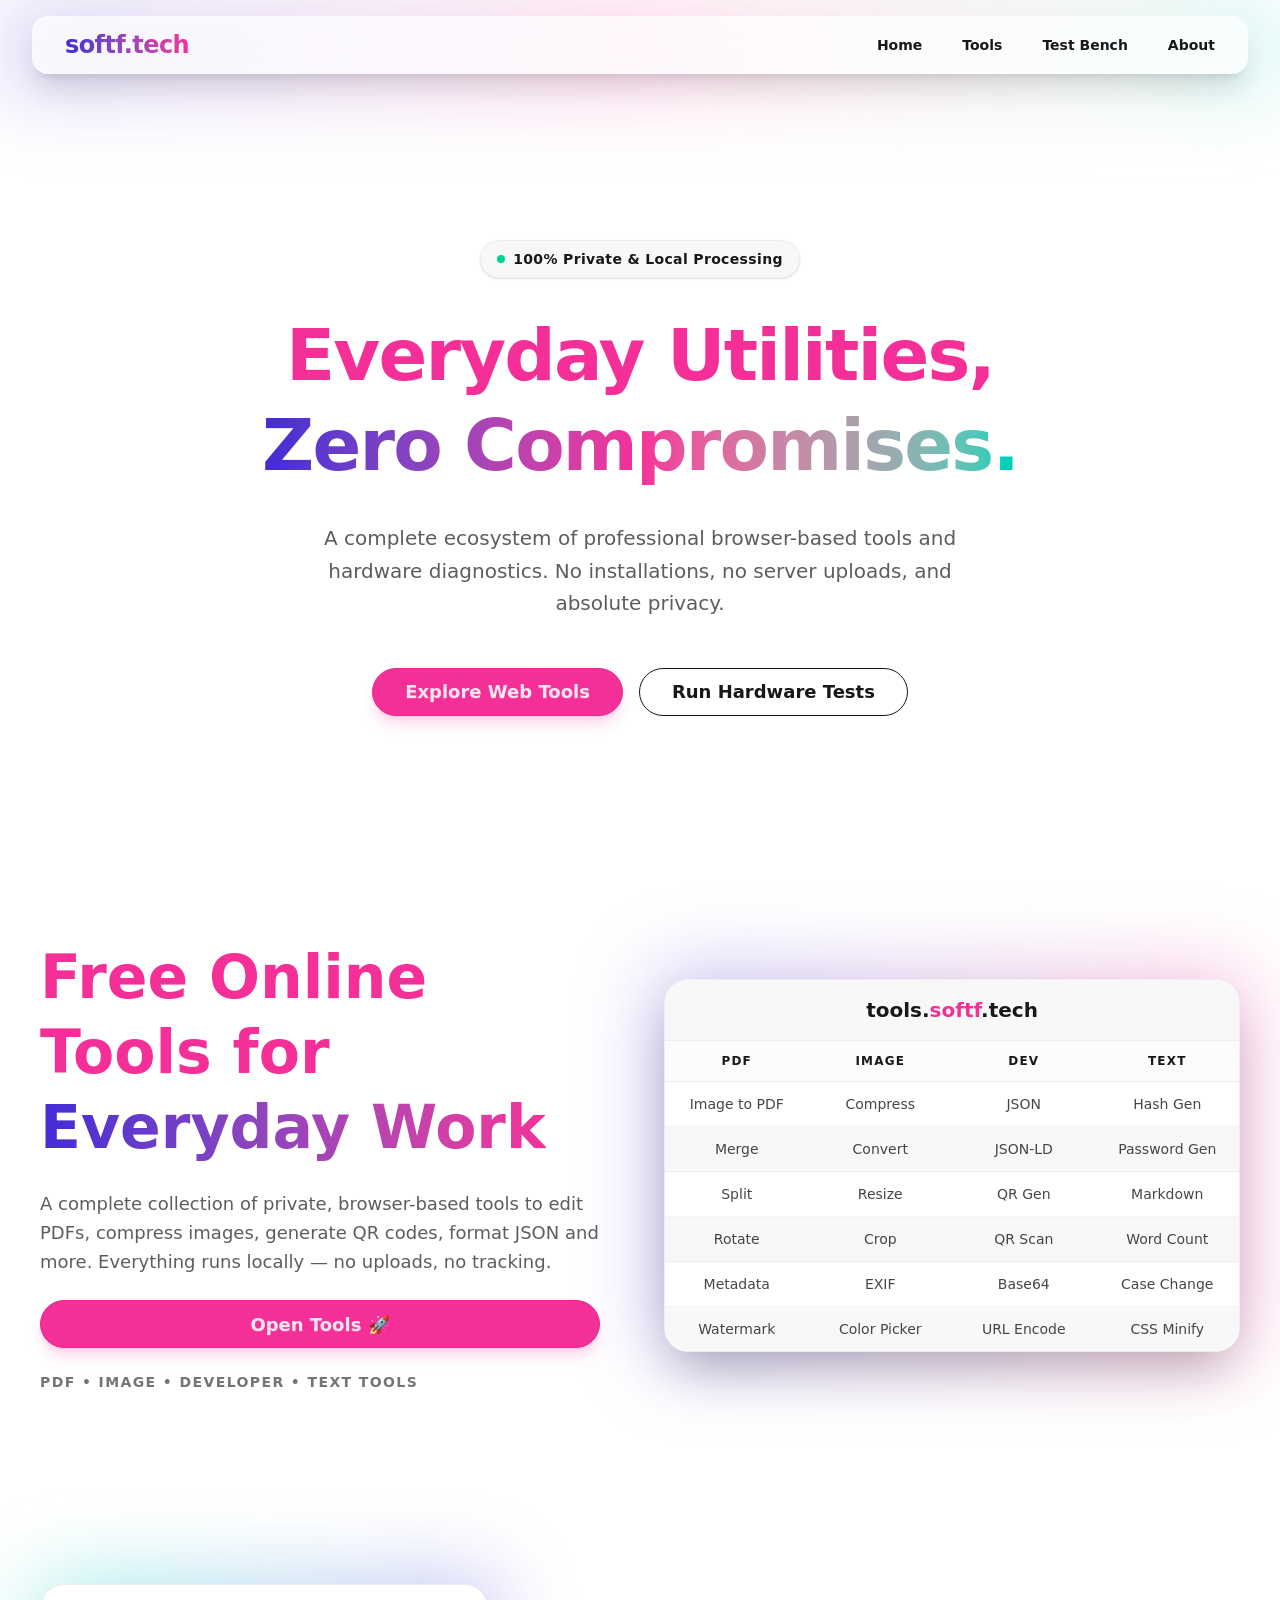
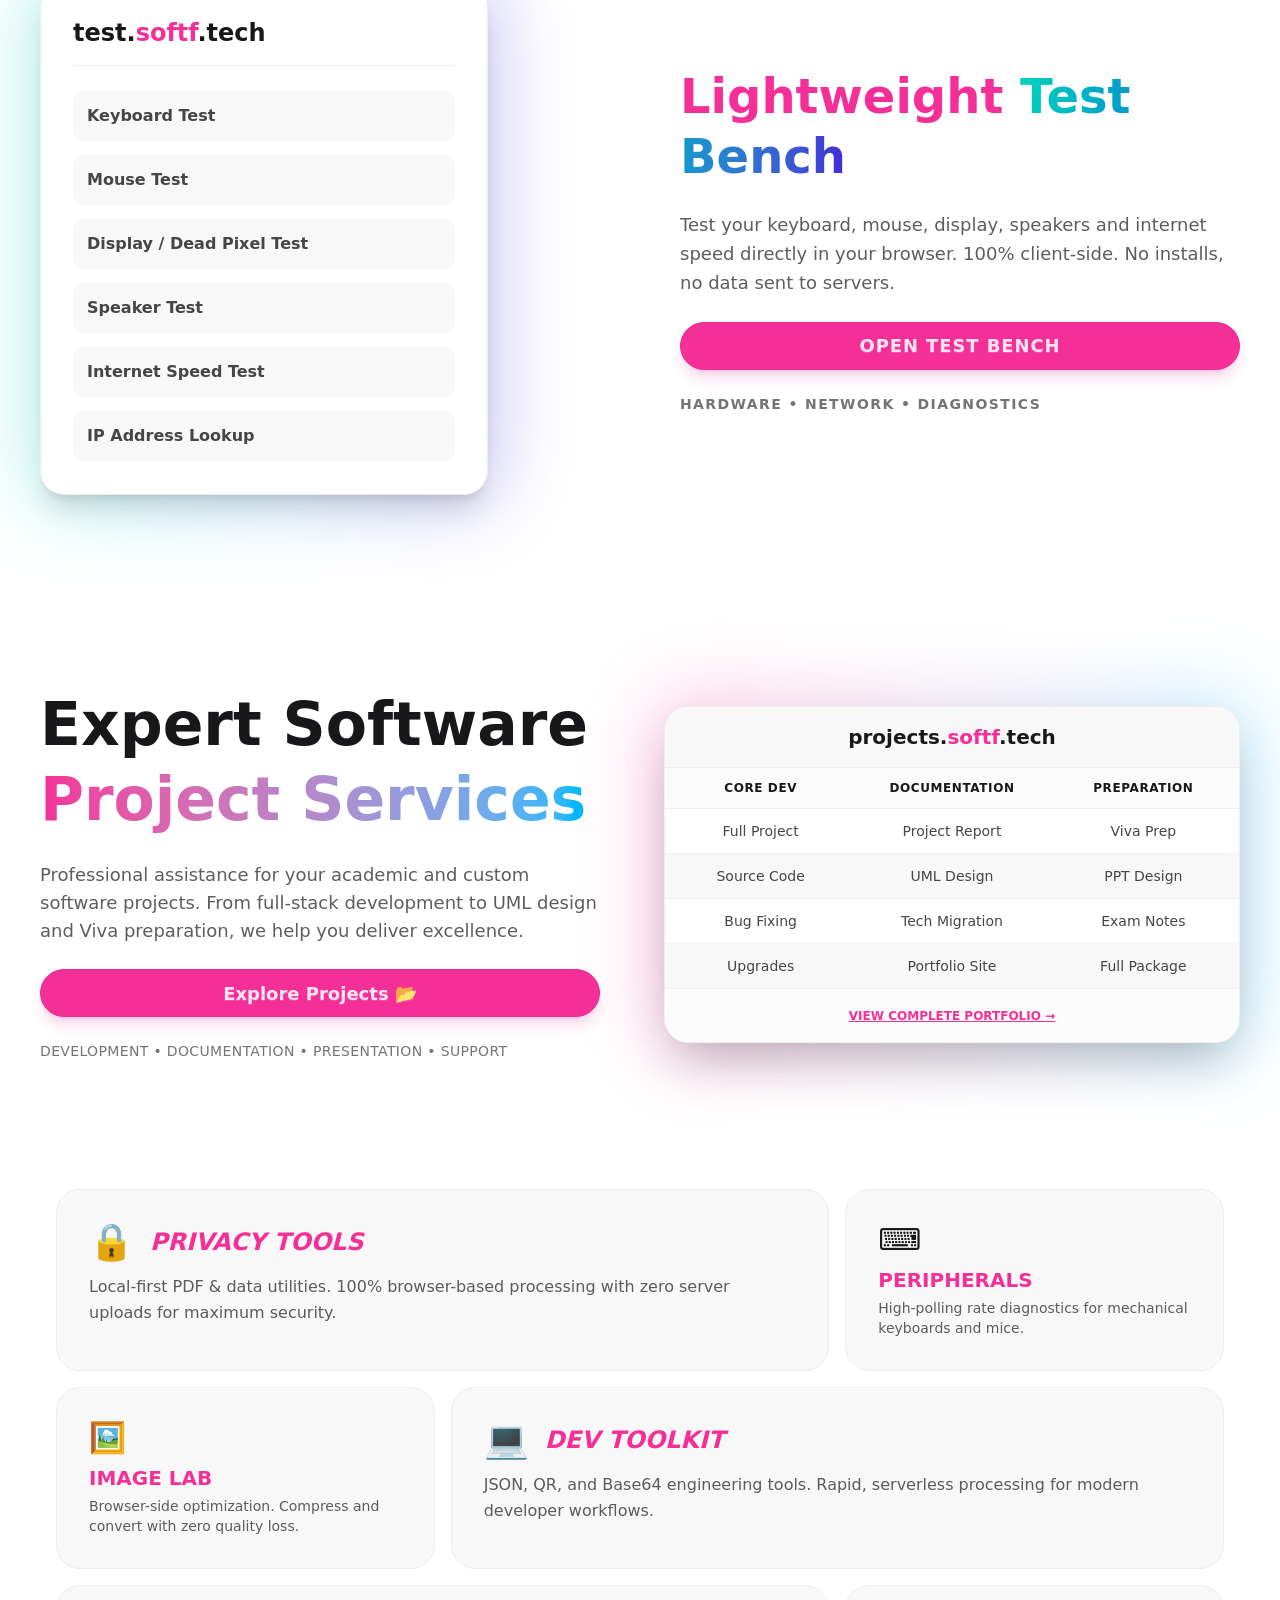
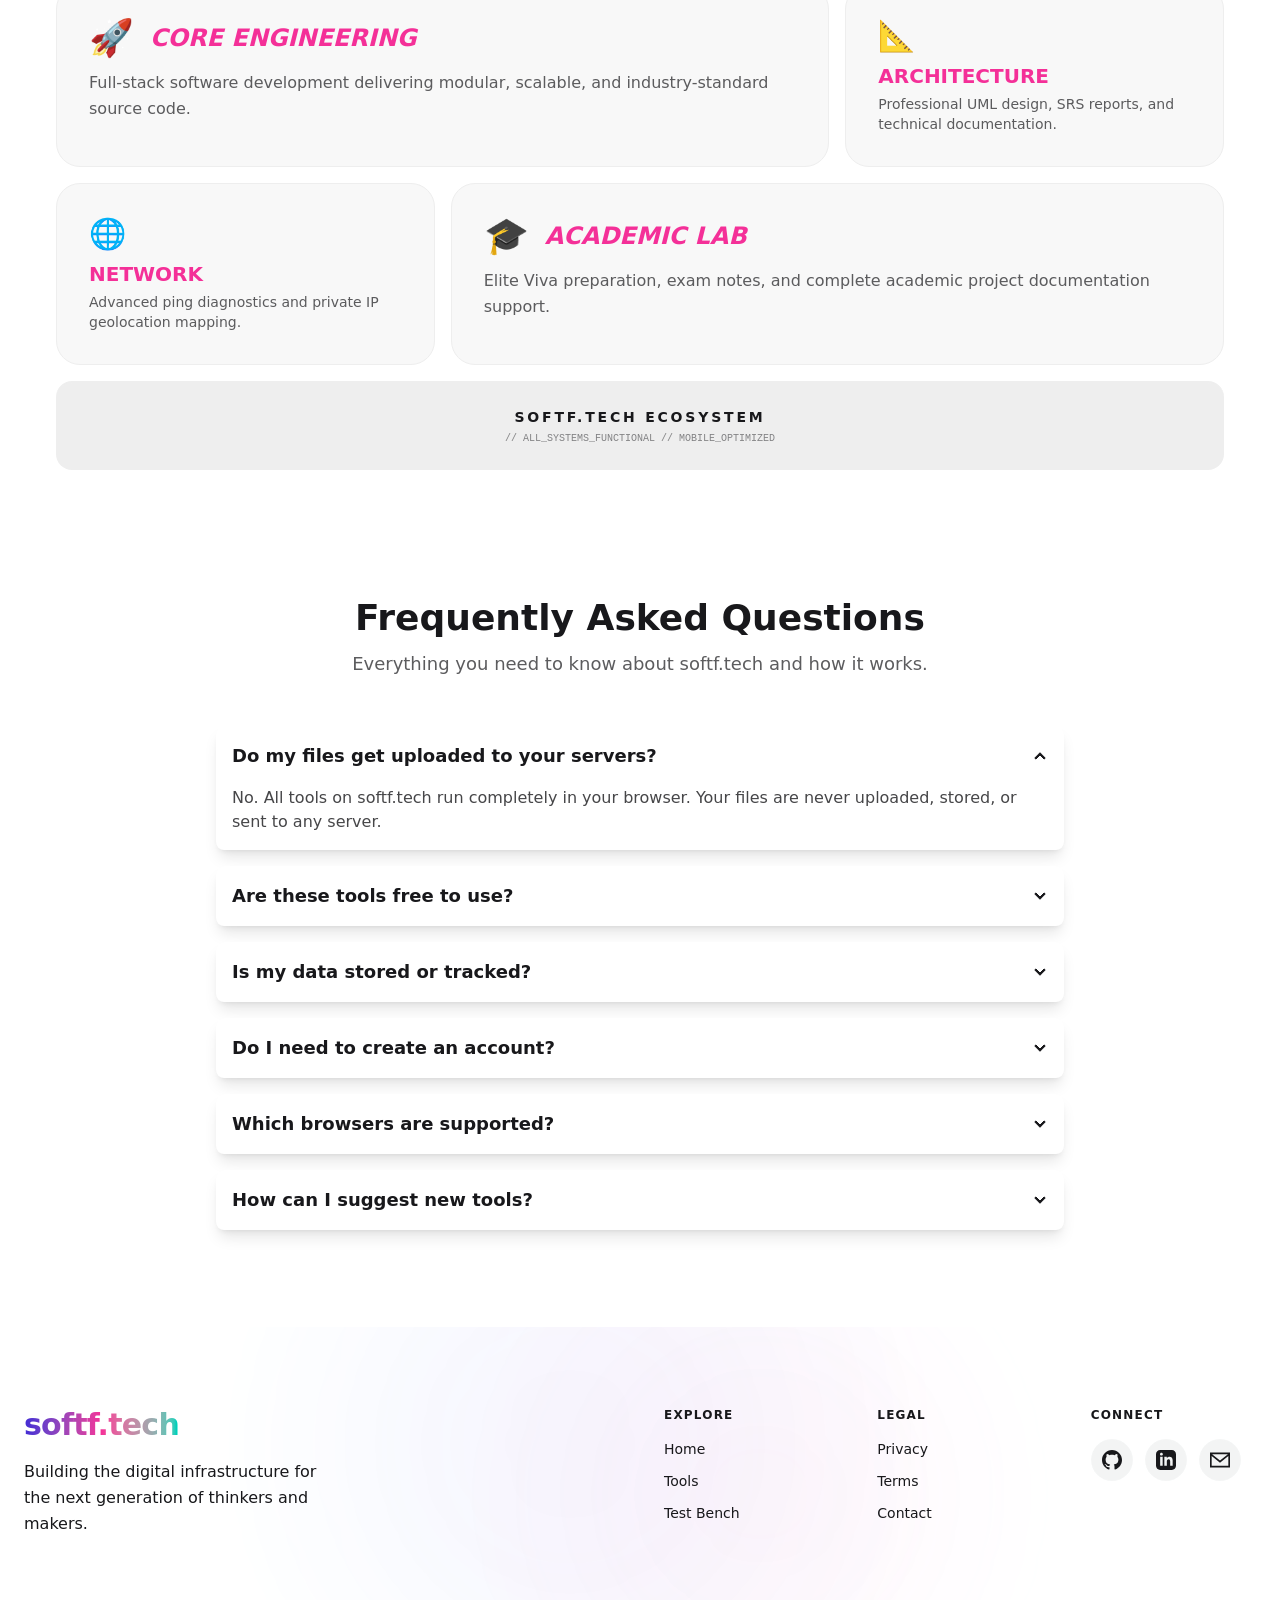
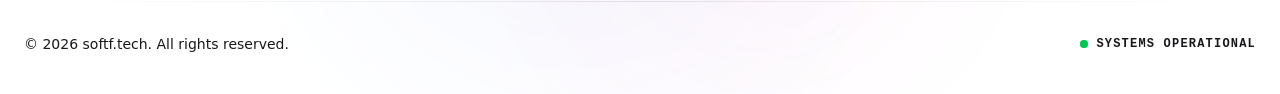
==== commit 854a513e: "Update Tailwind CSS layer properties in `output.css` for improved styling and consistency" ====
--- a/index.html
+++ b/index.html
@@ -243,13 +243,11 @@
 
 </header>
 <main class="max-w-7xl mx-auto px-6">
-
-<!-- HERO -->
-<section class="py-20 md:py-32 mx-auto max-w-[1400px] px-4 flex flex-col items-center justify-center text-center gap-8">
-
-<div class="badge badge-lg bg-base-200 border border-base-300 font-bold gap-2 px-4 py-3">
+    <section class="py-20 md:py-32 w-full max-w-[1400px] mx-auto px-4 flex flex-col items-center justify-center text-center gap-8 overflow-hidden">
+
+<div class="inline-flex items-center gap-2 px-4 py-2 rounded-full bg-base-200 border border-base-300 text-xs md:text-sm font-bold tracking-wide shadow-sm">
 <span class="h-2 w-2 rounded-full bg-success animate-pulse"></span>
-100% Private & Local Processing
+<span>100% Private & Local Processing</span>
 </div>
 
 <h1 class="text-4xl md:text-7xl font-black leading-tight max-w-4xl tracking-tight">
@@ -259,92 +257,117 @@
 </span>
 </h1>
 
-<p class="text-base md:text-xl text-base-content/70 font-medium max-w-2xl">
-Professional browser-based tools & hardware diagnostics. No installs, no uploads, complete privacy.
+<p class="text-base md:text-xl text-base-content/70 font-medium max-w-2xl leading-relaxed">
+A complete ecosystem of professional browser-based tools and hardware diagnostics. No installations, no
+server uploads, and absolute privacy.
 </p>
 
 <div class="flex flex-col sm:flex-row gap-4 pt-4">
-<a href="#tools" class="btn btn-secondary btn-lg rounded-full px-8">
+<a href="#tools"
+class="btn btn-secondary btn-md md:btn-lg rounded-full px-8 hover:scale-105 transition shadow-lg shadow-secondary/20">
 Explore Web Tools
 </a>
-<a href="#tests" class="btn btn-outline btn-lg rounded-full px-8">
+
+<a href="#tests"
+class="btn btn-outline btn-md md:btn-lg rounded-full px-8 hover:scale-105 transition">
 Run Hardware Tests
 </a>
 </div>
 
 </section>
 
-
-<!-- TOOLS -->
-<section id="tools" class="py-24 mx-auto max-w-[1400px] px-4 grid lg:grid-cols-2 gap-16 items-center">
-
-<div class="flex flex-col gap-6">
-<h2 class="text-4xl md:text-6xl font-black text-secondary leading-tight">
+    <!--    sub-domain-->
+    <section id="tools"
+class="grid lg:grid-cols-2 gap-12 items-center py-24 max-w-[1400px] mx-auto px-4">
+
+<div class="flex flex-col gap-6 pr-4">
+<h2 class="text-4xl md:text-6xl font-black leading-tight text-secondary">
 Free Online Tools for
 <span class="bg-gradient-to-r from-primary to-secondary bg-clip-text text-transparent">
 Everyday Work
 </span>
 </h2>
 
-<p class="text-lg text-base-content/70 max-w-xl">
-A suite of private, browser-based utilities for PDFs, images, JSON, QR and more.
-Everything runs locally with zero data transfer.
-</p>
-
-<div class="flex flex-col sm:flex-row items-start sm:items-center gap-4">
-<a href="https://tools.softf.tech" class="btn btn-secondary btn-lg rounded-full px-8">
-Open Tools
-</a>
-
-<span class="text-sm text-base-content/50 uppercase tracking-widest font-bold">
-PDF • Image • Dev • Text
-</span>
-</div>
-</div>
-
-
-<div class="relative w-full">
+<p class="text-lg text-base-content/70 font-medium max-w-xl leading-relaxed">
+A complete collection of private, browser-based tools to edit PDFs,
+compress images, generate QR codes, format JSON and more.
+Everything runs locally — no uploads, no tracking.
+</p>
+
+<a href="https://tools.softf.tech"
+class="btn btn-secondary btn-lg rounded-full hover:scale-105 transition shadow-lg shadow-secondary/20">
+Open Tools 🚀
+</a>
+
+<p class="text-sm text-base-content/60 font-bold tracking-widest uppercase">
+PDF • Image • Developer • Text tools
+</p>
+</div>
+
+
+<div class="relative w-full ml-auto">
 <div class="absolute -inset-2 bg-gradient-to-r from-primary/30 to-secondary/30 blur-2xl rounded-3xl"></div>
 
-<div class="relative bg-base-100 rounded-3xl border border-base-300 shadow-2xl overflow-x-auto">
-<table class="table table-zebra text-center">
+<div class="relative overflow-x-auto bg-base-100 rounded-3xl shadow-2xl border border-base-300">
+<table class="table table-zebra table-sm md:table-md w-full text-center">
 
 <thead>
-<tr class="bg-base-200">
-<th colspan="4" class="text-xl font-black">
+<tr class="bg-base-200 text-base-content">
+<th colspan="4" class="py-4 text-xl font-black border-b border-base-300">
 tools.<span class="text-secondary">softf</span>.tech
 </th>
 </tr>
 
-<tr class="text-secondary text-xs uppercase tracking-widest">
-<th>PDF</th>
-<th>Image</th>
-<th>Dev</th>
-<th>Text</th>
+<tr class="bg-base-200/60 text-base-content uppercase tracking-widest text-xs font-bold">
+<th class="w-1/4">PDF</th>
+<th class="w-1/4">Image</th>
+<th class="w-1/4">Dev</th>
+<th class="w-1/4">Text</th>
 </tr>
 </thead>
 
-<tbody class="text-sm text-base-content/70 font-medium">
-
-<tr class="hover">
-<td><a class="link link-hover">Image → PDF</a></td>
-<td><a class="link link-hover">Compress</a></td>
-<td><a class="link link-hover">JSON</a></td>
-<td><a class="link link-hover">Hash</a></td>
-</tr>
-
-<tr class="hover">
-<td><a class="link link-hover">Merge</a></td>
-<td><a class="link link-hover">Convert</a></td>
-<td><a class="link link-hover">QR</a></td>
-<td><a class="link link-hover">Password</a></td>
-</tr>
-
-<tr class="hover">
-<td><a class="link link-hover">Split</a></td>
-<td><a class="link link-hover">Resize</a></td>
-<td><a class="link link-hover">Base64</a></td>
-<td><a class="link link-hover">Word Count</a></td>
+<tbody class="text-sm font-medium text-base-content/80">
+
+<tr class="hover">
+<td><a href="https://tools.softf.tech/pdf/image-to-pdf/" class="link link-hover">Image to PDF</a></td>
+<td><a href="https://tools.softf.tech/image/compress/" class="link link-hover">Compress</a></td>
+<td><a href="https://tools.softf.tech/dev/json/" class="link link-hover">JSON</a></td>
+<td><a href="https://tools.softf.tech/text/hash/" class="link link-hover">Hash Gen</a></td>
+</tr>
+
+<tr class="hover">
+<td><a href="https://tools.softf.tech/pdf/merge/" class="link link-hover">Merge</a></td>
+<td><a href="https://tools.softf.tech/image/convert/" class="link link-hover">Convert</a></td>
+<td><a href="https://tools.softf.tech/dev/json-ld/" class="link link-hover">JSON-LD</a></td>
+<td><a href="https://tools.softf.tech/text/password/" class="link link-hover">Password Gen</a></td>
+</tr>
+
+<tr class="hover">
+<td><a href="https://tools.softf.tech/pdf/split/" class="link link-hover">Split</a></td>
+<td><a href="https://tools.softf.tech/image/resize/" class="link link-hover">Resize</a></td>
+<td><a href="https://tools.softf.tech/dev/qr/" class="link link-hover">QR Gen</a></td>
+<td><a href="https://tools.softf.tech/text/markdown/" class="link link-hover">Markdown</a></td>
+</tr>
+
+<tr class="hover">
+<td><a href="https://tools.softf.tech/pdf/rotate/" class="link link-hover">Rotate</a></td>
+<td><a href="https://tools.softf.tech/image/crop/" class="link link-hover">Crop</a></td>
+<td><a href="https://tools.softf.tech/dev/qr-scan/" class="link link-hover">QR Scan</a></td>
+<td><a href="https://tools.softf.tech/text/counter/" class="link link-hover">Word Count</a></td>
+</tr>
+
+<tr class="hover">
+<td><a href="https://tools.softf.tech/pdf/metadata/" class="link link-hover">Metadata</a></td>
+<td><a href="https://tools.softf.tech/image/exif/" class="link link-hover">EXIF</a></td>
+<td><a href="https://tools.softf.tech/dev/base64/" class="link link-hover">Base64</a></td>
+<td><a href="https://tools.softf.tech/text/case/" class="link link-hover">Case Change</a></td>
+</tr>
+
+<tr class="hover">
+<td><a href="https://tools.softf.tech/pdf/watermark/" class="link link-hover">Watermark</a></td>
+<td><a href="https://tools.softf.tech/image/color-picker/" class="link link-hover">Color Picker</a></td>
+<td><a href="https://tools.softf.tech/dev/url/" class="link link-hover">URL Encode</a></td>
+<td><a href="https://tools.softf.tech/dev/css-minify/" class="link link-hover">CSS Minify</a></td>
 </tr>
 
 </tbody>
@@ -354,109 +377,380 @@
 
 </section>
 
-
-<!-- TEST -->
-<section id="tests" class="py-24 mx-auto max-w-[1400px] px-4 grid md:grid-cols-2 gap-16 items-center">
-
-<div class="relative w-full max-w-md">
+    <!--test-->
+    <section id="tests"
+class="grid md:grid-cols-2 gap-12 items-center py-24 max-w-[1400px] mx-auto px-4">
+
+<div class="relative order-2 md:order-1 w-full max-w-md md:mr-auto">
 <div class="absolute -inset-2 bg-gradient-to-r from-accent/30 to-primary/30 blur-2xl rounded-3xl"></div>
 
 <div class="relative bg-base-100 border border-base-300 rounded-3xl shadow-xl p-8">
 
-<h3 class="text-2xl font-black mb-6 pb-4 border-b border-base-300">
+<h3 class="text-2xl font-black mb-6 border-b border-base-300 pb-4">
 test.<span class="text-secondary">softf</span>.tech
 </h3>
 
-<div class="flex flex-col gap-3 font-bold text-base-content/80">
-
-<a class="flex items-center justify-between p-3 rounded-xl bg-base-200 hover:bg-secondary hover:text-secondary-content transition">
-Keyboard Test <span>→</span>
-</a>
-
-<a class="flex items-center justify-between p-3 rounded-xl bg-base-200 hover:bg-secondary hover:text-secondary-content transition">
-Mouse Test <span>→</span>
-</a>
-
-<a class="flex items-center justify-between p-3 rounded-xl bg-base-200 hover:bg-secondary hover:text-secondary-content transition">
-Display Test <span>→</span>
-</a>
-
-</div>
-
-</div>
-</div>
-
-
-<div class="flex flex-col gap-6">
-
-<h2 class="text-4xl md:text-5xl font-black text-secondary leading-tight">
+<div class="grid grid-cols-1 gap-3">
+
+<a href="https://test.softf.tech/keyboard-test/"
+class="flex items-center justify-between p-3.5 rounded-xl bg-base-200 hover:bg-secondary hover:text-secondary-content transition font-bold text-base-content/80 group">
+<span>Keyboard Test</span>
+<span class="opacity-0 group-hover:opacity-100 transition translate-x-[-10px] group-hover:translate-x-0 text-xl leading-none">→</span>
+</a>
+
+<a href="https://test.softf.tech/mouse-test/"
+class="flex items-center justify-between p-3.5 rounded-xl bg-base-200 hover:bg-secondary hover:text-secondary-content transition font-bold text-base-content/80 group">
+<span>Mouse Test</span>
+<span class="opacity-0 group-hover:opacity-100 transition translate-x-[-10px] group-hover:translate-x-0 text-xl leading-none">→</span>
+</a>
+
+<a href="https://test.softf.tech/display-test/"
+class="flex items-center justify-between p-3.5 rounded-xl bg-base-200 hover:bg-secondary hover:text-secondary-content transition font-bold text-base-content/80 group">
+<span>Display / Dead Pixel Test</span>
+<span class="opacity-0 group-hover:opacity-100 transition translate-x-[-10px] group-hover:translate-x-0 text-xl leading-none">→</span>
+</a>
+
+<a href="https://test.softf.tech/speaker-test/"
+class="flex items-center justify-between p-3.5 rounded-xl bg-base-200 hover:bg-secondary hover:text-secondary-content transition font-bold text-base-content/80 group">
+<span>Speaker Test</span>
+<span class="opacity-0 group-hover:opacity-100 transition translate-x-[-10px] group-hover:translate-x-0 text-xl leading-none">→</span>
+</a>
+
+<a href="https://test.softf.tech/speed-test/"
+class="flex items-center justify-between p-3.5 rounded-xl bg-base-200 hover:bg-secondary hover:text-secondary-content transition font-bold text-base-content/80 group">
+<span>Internet Speed Test</span>
+<span class="opacity-0 group-hover:opacity-100 transition translate-x-[-10px] group-hover:translate-x-0 text-xl leading-none">→</span>
+</a>
+
+<a href="https://test.softf.tech/ip-lookup/"
+class="flex items-center justify-between p-3.5 rounded-xl bg-base-200 hover:bg-secondary hover:text-secondary-content transition font-bold text-base-content/80 group">
+<span>IP Address Lookup</span>
+<span class="opacity-0 group-hover:opacity-100 transition translate-x-[-10px] group-hover:translate-x-0 text-xl leading-none">→</span>
+</a>
+
+</div>
+</div>
+</div>
+
+
+<div class="flex flex-col gap-6 order-1 md:order-2 pl-4">
+<h2 class="text-4xl md:text-5xl font-black leading-tight text-secondary">
 Lightweight
 <span class="bg-gradient-to-r from-accent to-primary bg-clip-text text-transparent">
 Test Bench
 </span>
 </h2>
 
+<p class="text-lg text-base-content/70 font-medium max-w-xl leading-relaxed">
+Test your keyboard, mouse, display, speakers and internet speed directly
+in your browser. 100% client-side. No installs, no data sent to servers.
+</p>
+
+<a href="https://test.softf.tech"
+class="btn btn-secondary btn-lg rounded-full px-8 hover:scale-105 transition shadow-lg shadow-secondary/20 uppercase tracking-wider">
+Open Test Bench
+</a>
+
+<p class="text-sm text-base-content/60 font-bold tracking-widest uppercase">
+Hardware • Network • Diagnostics
+</p>
+</div>
+
+</section>
+
+
+    <section id="projects"
+class="grid lg:grid-cols-2 gap-12 items-center py-24 max-w-[1400px] mx-auto px-4">
+
+<div class="flex flex-col gap-6 pr-4">
+<h2 class="text-4xl md:text-6xl font-black leading-tight">
+Expert Software
+<span class="bg-gradient-to-r from-secondary to-info bg-clip-text text-transparent">
+Project Services
+</span>
+</h2>
+
 <p class="text-lg text-base-content/70 max-w-xl">
-Run keyboard, mouse, display and network diagnostics instantly in your browser.
-Fully client-side processing.
-</p>
-
-<div class="flex flex-col sm:flex-row gap-4 items-start sm:items-center">
-<a href="https://test.softf.tech" class="btn btn-secondary btn-lg rounded-full px-8">
-Open Test Bench
-</a>
-
-<span class="text-sm text-base-content/50 uppercase tracking-widest font-bold">
-Hardware • Network • Diagnostics
-</span>
-</div>
-
+Professional assistance for your academic and custom software projects.
+From full-stack development to UML design and Viva preparation, we help you deliver excellence.
+</p>
+
+<a href="https://projects.softf.tech"
+class="btn btn-secondary btn-lg rounded-full hover:scale-105 transition shadow-lg shadow-secondary/20">
+Explore Projects 📂
+</a>
+
+<p class="text-sm text-base-content/60 font-medium tracking-wide uppercase">
+Development • Documentation • Presentation • Support
+</p>
+</div>
+
+
+<div class="relative w-full ml-auto">
+<div class="absolute -inset-2 bg-gradient-to-r from-secondary/30 to-info/30 blur-2xl rounded-3xl"></div>
+
+<div class="relative overflow-x-auto bg-base-100 rounded-3xl shadow-2xl border border-base-300">
+<table class="table table-zebra table-sm md:table-md w-full text-center">
+
+<thead>
+<tr class="bg-base-200 text-base-content">
+<th colspan="3" class="py-4 text-xl font-black border-b border-base-300">
+projects.<span class="text-secondary">softf</span>.tech
+</th>
+</tr>
+
+<tr class="bg-base-200/60 text-base-content uppercase tracking-wider text-xs font-bold">
+<th class="w-1/3">Core Dev</th>
+<th class="w-1/3">Documentation</th>
+<th class="w-1/3">Preparation</th>
+</tr>
+</thead>
+
+<tbody class="text-sm text-base-content/80 font-medium">
+
+<tr class="hover">
+<td><a href="https://projects.softf.tech/services/full-project/" class="link link-hover">Full Project</a></td>
+<td><a href="https://projects.softf.tech/services/code-report/" class="link link-hover">Project Report</a></td>
+<td><a href="https://projects.softf.tech/services/viva-preparation/" class="link link-hover">Viva Prep</a></td>
+</tr>
+
+<tr class="hover">
+<td><a href="https://projects.softf.tech/services/source-code/" class="link link-hover">Source Code</a></td>
+<td><a href="https://projects.softf.tech/services/uml-diagram-design/" class="link link-hover">UML Design</a></td>
+<td><a href="https://projects.softf.tech/services/ppt-presentation/" class="link link-hover">PPT Design</a></td>
+</tr>
+
+<tr class="hover">
+<td><a href="https://projects.softf.tech/services/bug-fix/" class="link link-hover">Bug Fixing</a></td>
+<td><a href="https://projects.softf.tech/services/tech-conversion/" class="link link-hover">Tech Migration</a></td>
+<td><a href="https://projects.softf.tech/services/exam-notes/" class="link link-hover">Exam Notes</a></td>
+</tr>
+
+<tr class="hover">
+<td><a href="https://projects.softf.tech/services/project-upgrade/" class="link link-hover">Upgrades</a></td>
+<td><a href="https://projects.softf.tech/services/portfolio-project/" class="link link-hover">Portfolio Site</a></td>
+<td><a href="https://projects.softf.tech/services/complete-package/" class="link link-hover">Full Package</a></td>
+</tr>
+
+</tbody>
+
+<tfoot>
+<tr>
+<td colspan="3" class="py-4 bg-base-200/40">
+<a href="https://projects.softf.tech/portfolio/"
+class="text-xs font-bold uppercase link link-secondary">
+View Complete Portfolio →
+</a>
+</td>
+</tr>
+</tfoot>
+
+</table>
+</div>
 </div>
 
 </section>
 
 
-<!-- FEATURES -->
-<section class="py-12 mx-auto max-w-[1200px] px-4">
-
-<div class="grid md:grid-cols-3 gap-6">
-
-<div class="md:col-span-2 rounded-3xl bg-base-200 border border-base-300 p-8 flex flex-col gap-2">
-<h3 class="text-2xl font-black text-secondary">Privacy Tools</h3>
-<p class="text-base-content/70">Local-first processing with zero uploads and full client-side security.</p>
-</div>
-
-<div class="rounded-3xl bg-base-200 border border-base-300 p-8 flex flex-col gap-2">
-<h3 class="text-xl font-bold text-secondary">Peripherals</h3>
-<p class="text-base-content/70">Advanced diagnostics for keyboards, mice, and input devices.</p>
-</div>
-
-<div class="rounded-3xl bg-base-200 border border-base-300 p-8 flex flex-col gap-2">
-<h3 class="text-xl font-bold text-secondary">Image Lab</h3>
-<p class="text-base-content/70">Browser-side compression, optimization, and format conversion.</p>
-</div>
-
-</div>
-
+    <!-- Features Section -->
+    <section class="py-8 w-full max-w-[1200px] mx-auto px-4">
+
+<div class="grid grid-cols-1 md:grid-cols-3 gap-4">
+
+<div class="md:col-span-2 p-6 md:p-8 rounded-3xl bg-base-200 border border-base-300 hover:border-secondary transition">
+<div class="flex items-center gap-4 mb-3">
+<span class="text-3xl md:text-4xl">🔒</span>
+<h3 class="text-xl md:text-2xl font-black text-secondary uppercase italic leading-none">
+Privacy Tools
+</h3>
+</div>
+<p class="text-sm md:text-base text-base-content/70 font-medium leading-relaxed">
+Local-first PDF & data utilities. 100% browser-based processing with zero server uploads for maximum security.
+</p>
+</div>
+
+<div class="p-6 md:p-8 rounded-3xl bg-base-200 border border-base-300 hover:border-secondary transition">
+<span class="text-3xl mb-3 block">⌨️</span>
+<h3 class="text-lg md:text-xl font-bold text-secondary uppercase leading-none">
+Peripherals
+</h3>
+<p class="text-xs md:text-sm text-base-content/70 font-medium mt-2">
+High-polling rate diagnostics for mechanical keyboards and mice.
+</p>
+</div>
+
+<div class="p-6 md:p-8 rounded-3xl bg-base-200 border border-base-300 hover:border-secondary transition">
+<span class="text-3xl mb-3 block">🖼️</span>
+<h3 class="text-lg md:text-xl font-bold text-secondary uppercase leading-none">
+Image Lab
+</h3>
+<p class="text-xs md:text-sm text-base-content/70 font-medium mt-2">
+Browser-side optimization. Compress and convert with zero quality loss.
+</p>
+</div>
+
+<div class="md:col-span-2 p-6 md:p-8 rounded-3xl bg-base-200 border border-base-300 hover:border-secondary transition">
+<div class="flex items-center gap-4 mb-3">
+<span class="text-3xl md:text-4xl">💻</span>
+<h3 class="text-xl md:text-2xl font-black text-secondary uppercase italic leading-none">
+Dev Toolkit
+</h3>
+</div>
+<p class="text-sm md:text-base text-base-content/70 font-medium leading-relaxed">
+JSON, QR, and Base64 engineering tools. Rapid, serverless processing for modern developer workflows.
+</p>
+</div>
+
+<div class="md:col-span-2 p-6 md:p-8 rounded-3xl bg-base-200 border border-base-300 hover:border-secondary transition">
+<div class="flex items-center gap-4 mb-3">
+<span class="text-3xl md:text-4xl">🚀</span>
+<h3 class="text-xl md:text-2xl font-black text-secondary uppercase italic leading-none">
+Core Engineering
+</h3>
+</div>
+<p class="text-sm md:text-base text-base-content/70 font-medium leading-relaxed">
+Full-stack software development delivering modular, scalable, and industry-standard source code.
+</p>
+</div>
+
+<div class="p-6 md:p-8 rounded-3xl bg-base-200 border border-base-300 hover:border-secondary transition">
+<span class="text-3xl mb-3 block">📐</span>
+<h3 class="text-lg md:text-xl font-bold text-secondary uppercase leading-none">
+Architecture
+</h3>
+<p class="text-xs md:text-sm text-base-content/70 font-medium mt-2">
+Professional UML design, SRS reports, and technical documentation.
+</p>
+</div>
+
+<div class="p-6 md:p-8 rounded-3xl bg-base-200 border border-base-300 hover:border-secondary transition">
+<span class="text-3xl mb-3 block">🌐</span>
+<h3 class="text-lg md:text-xl font-bold text-secondary uppercase leading-none">
+Network
+</h3>
+<p class="text-xs md:text-sm text-base-content/70 font-medium mt-2">
+Advanced ping diagnostics and private IP geolocation mapping.
+</p>
+</div>
+
+<div class="md:col-span-2 p-6 md:p-8 rounded-3xl bg-base-200 border border-base-300 hover:border-secondary transition">
+<div class="flex items-center gap-4 mb-3">
+<span class="text-3xl md:text-4xl">🎓</span>
+<h3 class="text-xl md:text-2xl font-black text-secondary uppercase italic leading-none">
+Academic Lab
+</h3>
+</div>
+<p class="text-sm md:text-base text-base-content/70 font-medium leading-relaxed">
+Elite Viva preparation, exam notes, and complete academic project documentation support.
+</p>
+</div>
+
+<div class="md:col-span-3 p-6 rounded-2xl bg-base-300 border-t-2 border-base-300 text-center">
+<h3 class="text-xs md:text-sm font-bold text-base-content uppercase tracking-[0.2em]">
+SoftF.Tech Ecosystem
+</h3>
+<p class="text-base-content/50 text-[10px] font-mono mt-1">
+ // ALL_SYSTEMS_FUNCTIONAL // MOBILE_OPTIMIZED
+</p>
+</div>
+
+</div>
 </section>
 
-
-<!-- FAQ -->
-<section class="max-w-4xl mx-auto py-24">
-
-<h2 class="text-4xl font-black text-center mb-10">FAQ</h2>
-
-<div class="collapse collapse-arrow bg-base-100 shadow">
-<input type="radio" name="faq" checked>
-<div class="collapse-title font-semibold">
-Are files uploaded?
-</div>
-<div class="collapse-content text-base-content/70">
-No. Everything runs locally.
-</div>
-</div>
-
-</section>
+    <!-- FAQ Section -->
+    <section class="max-w-4xl mx-auto px-6 py-24">
+
+        <div class="text-center mb-12">
+            <h2 class="text-3xl md:text-4xl font-black">
+                Frequently Asked Questions
+            </h2>
+            <p class="mt-3 text-lg opacity-70">
+                Everything you need to know about softf.tech and how it works.
+            </p>
+        </div>
+
+        <div class="space-y-4">
+
+            <div class="collapse collapse-arrow bg-base-100 shadow-lg">
+                <input type="radio" name="faq" aria-label="Do my files get uploaded to your servers?" checked/>
+                <div class="collapse-title text-lg font-semibold">
+                    Do my files get uploaded to your servers?
+                </div>
+                <div class="collapse-content opacity-80">
+                    <p>
+                        No. All tools on softf.tech run completely in your browser.
+                        Your files are never uploaded, stored, or sent to any server.
+                    </p>
+                </div>
+            </div>
+
+            <div class="collapse collapse-arrow bg-base-100 shadow-lg">
+                <input type="radio" name="faq" aria-label="Are these tools free to use?"/>
+                <div class="collapse-title text-lg font-semibold">
+                    Are these tools free to use?
+                </div>
+                <div class="collapse-content opacity-80">
+                    <p>
+                        Yes. All tools are 100% free with no hidden charges, no paywalls,
+                        and no subscriptions.
+                    </p>
+                </div>
+            </div>
+
+            <div class="collapse collapse-arrow bg-base-100 shadow-lg">
+                <input type="radio" name="faq" aria-label="Is my data stored or tracked?"/>
+                <div class="collapse-title text-lg font-semibold">
+                    Is my data stored or tracked?
+                </div>
+                <div class="collapse-content opacity-80">
+                    <p>
+                        No tracking. No analytics scripts. No data collection.
+                        Your privacy is fully respected.
+                    </p>
+                </div>
+            </div>
+
+            <div class="collapse collapse-arrow bg-base-100 shadow-lg">
+                <input type="radio" name="faq" aria-label="Do I need to create an account?"/>
+                <div class="collapse-title text-lg font-semibold">
+                    Do I need to create an account?
+                </div>
+                <div class="collapse-content opacity-80">
+                    <p>
+                        No account is required. You can use all tools instantly
+                        without signing up or logging in.
+                    </p>
+                </div>
+            </div>
+
+            <div class="collapse collapse-arrow bg-base-100 shadow-lg">
+                <input type="radio" name="faq" aria-label="Which browsers are supported?"/>
+                <div class="collapse-title text-lg font-semibold">
+                    Which browsers are supported?
+                </div>
+                <div class="collapse-content opacity-80">
+                    <p>
+                        softf.tech works on all modern browsers including
+                        Chrome, Edge, Firefox, Safari, and Brave.
+                    </p>
+                </div>
+            </div>
+
+            <div class="collapse collapse-arrow bg-base-100 shadow-lg">
+                <input type="radio" name="faq" aria-label="How can I suggest new tools?"/>
+                <div class="collapse-title text-lg font-semibold">
+                    How can I suggest new tools?
+                </div>
+                <div class="collapse-content opacity-80">
+                    <p>
+                        You can suggest new tools or report issues via the
+                        Contact page. Community feedback drives development.
+                    </p>
+                </div>
+            </div>
+
+        </div>
+    </section>
 
 </main>
 
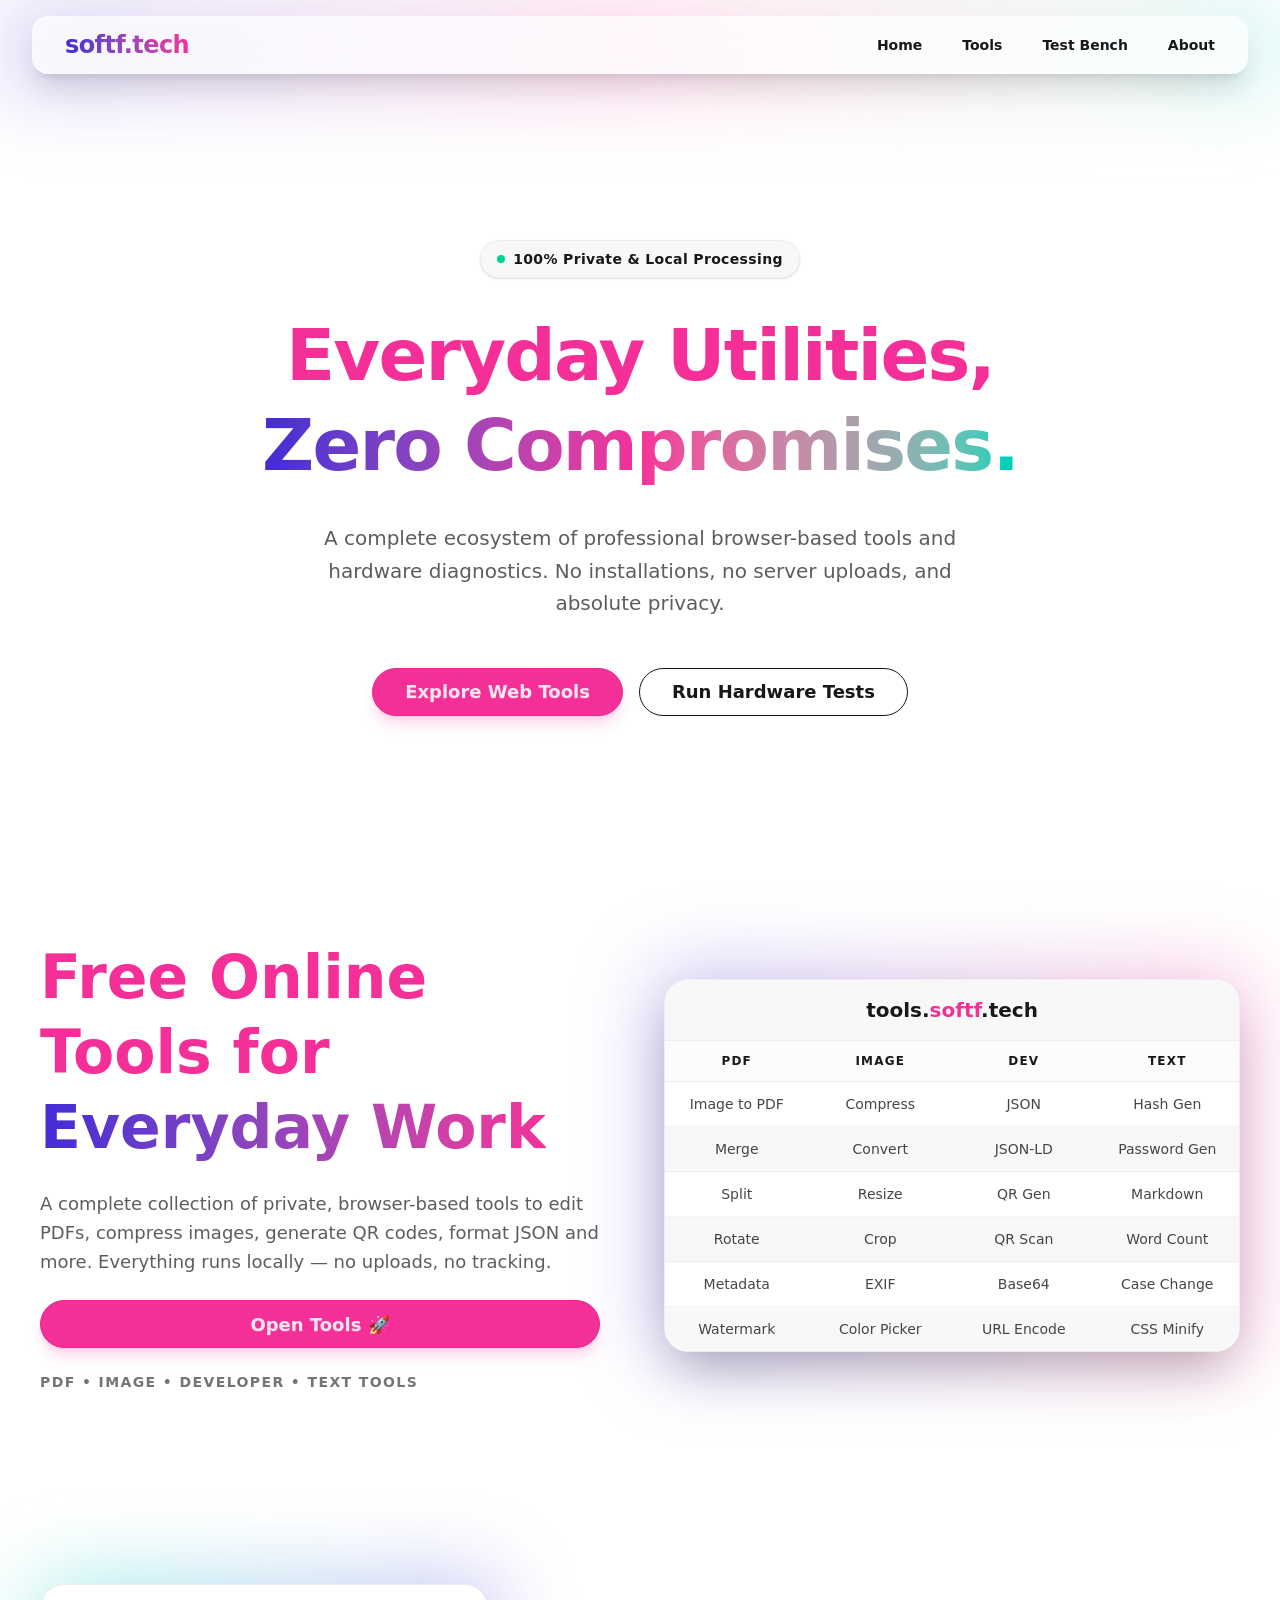
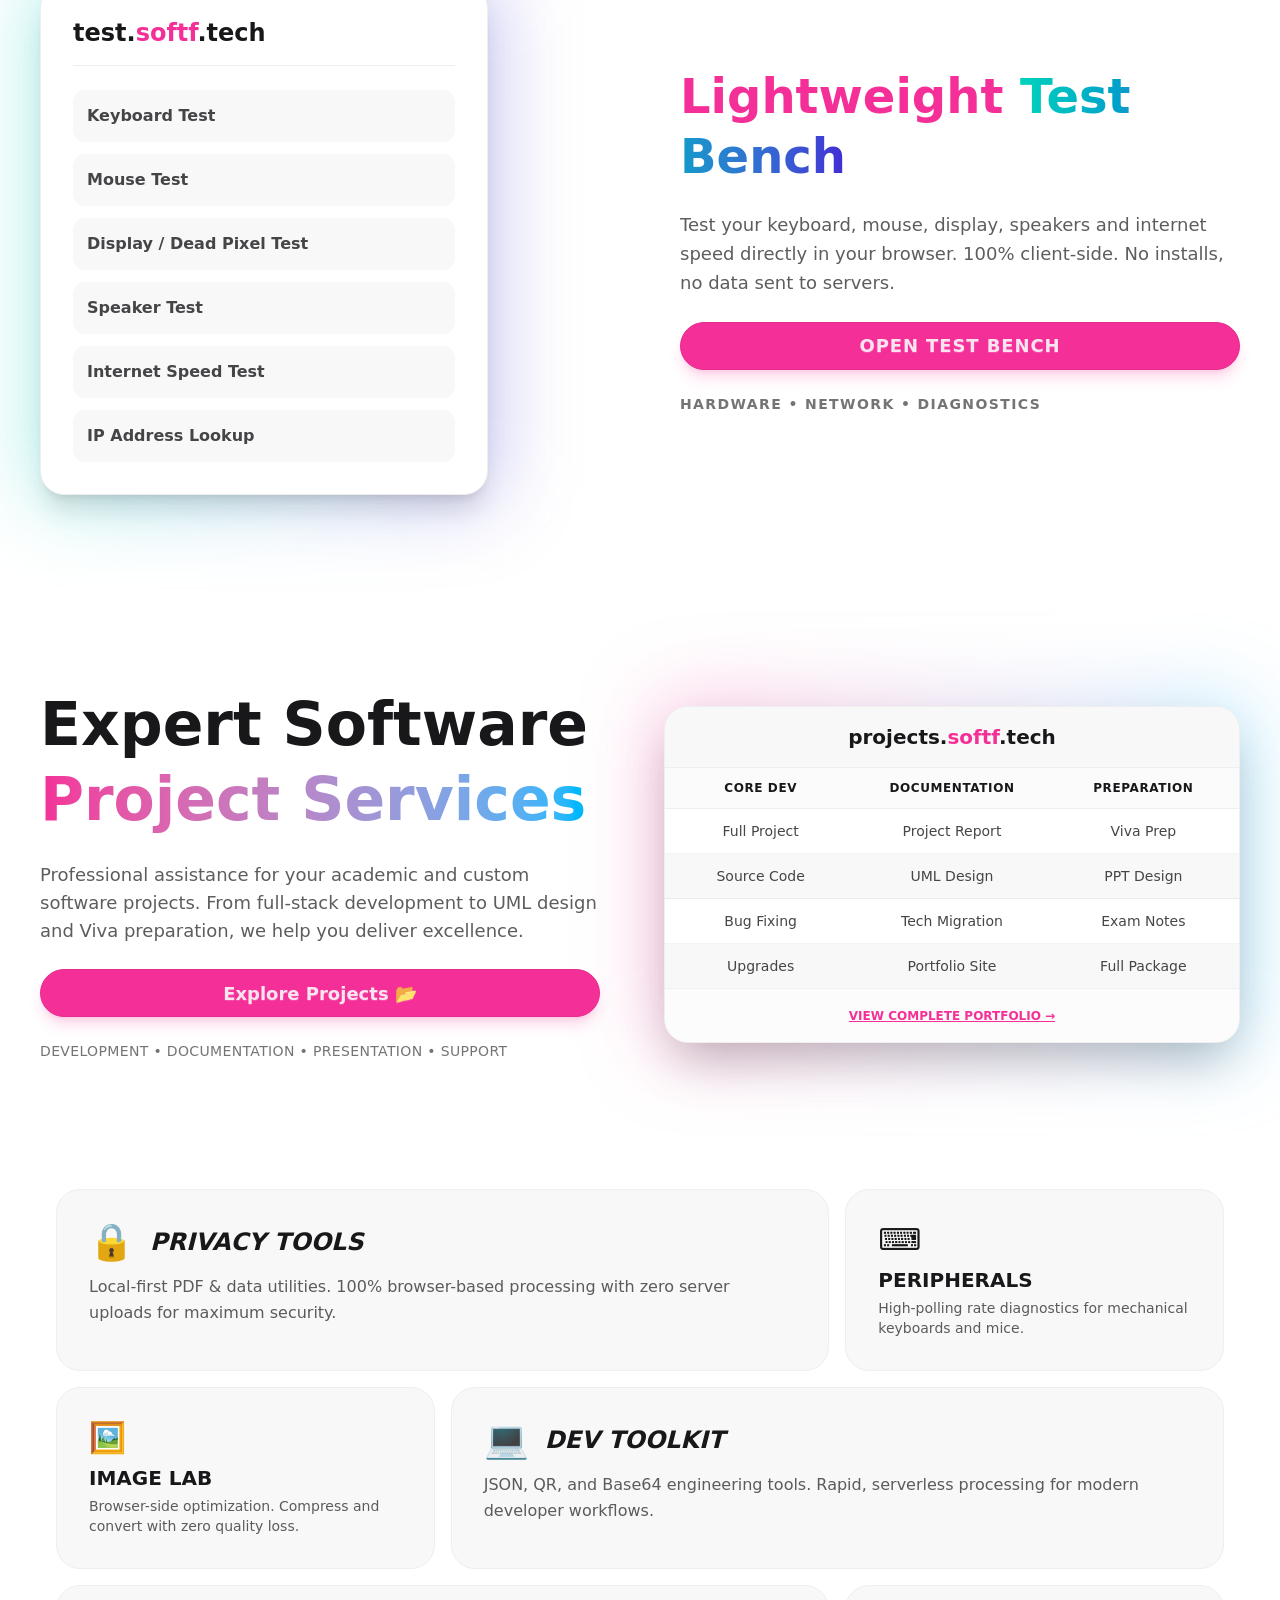
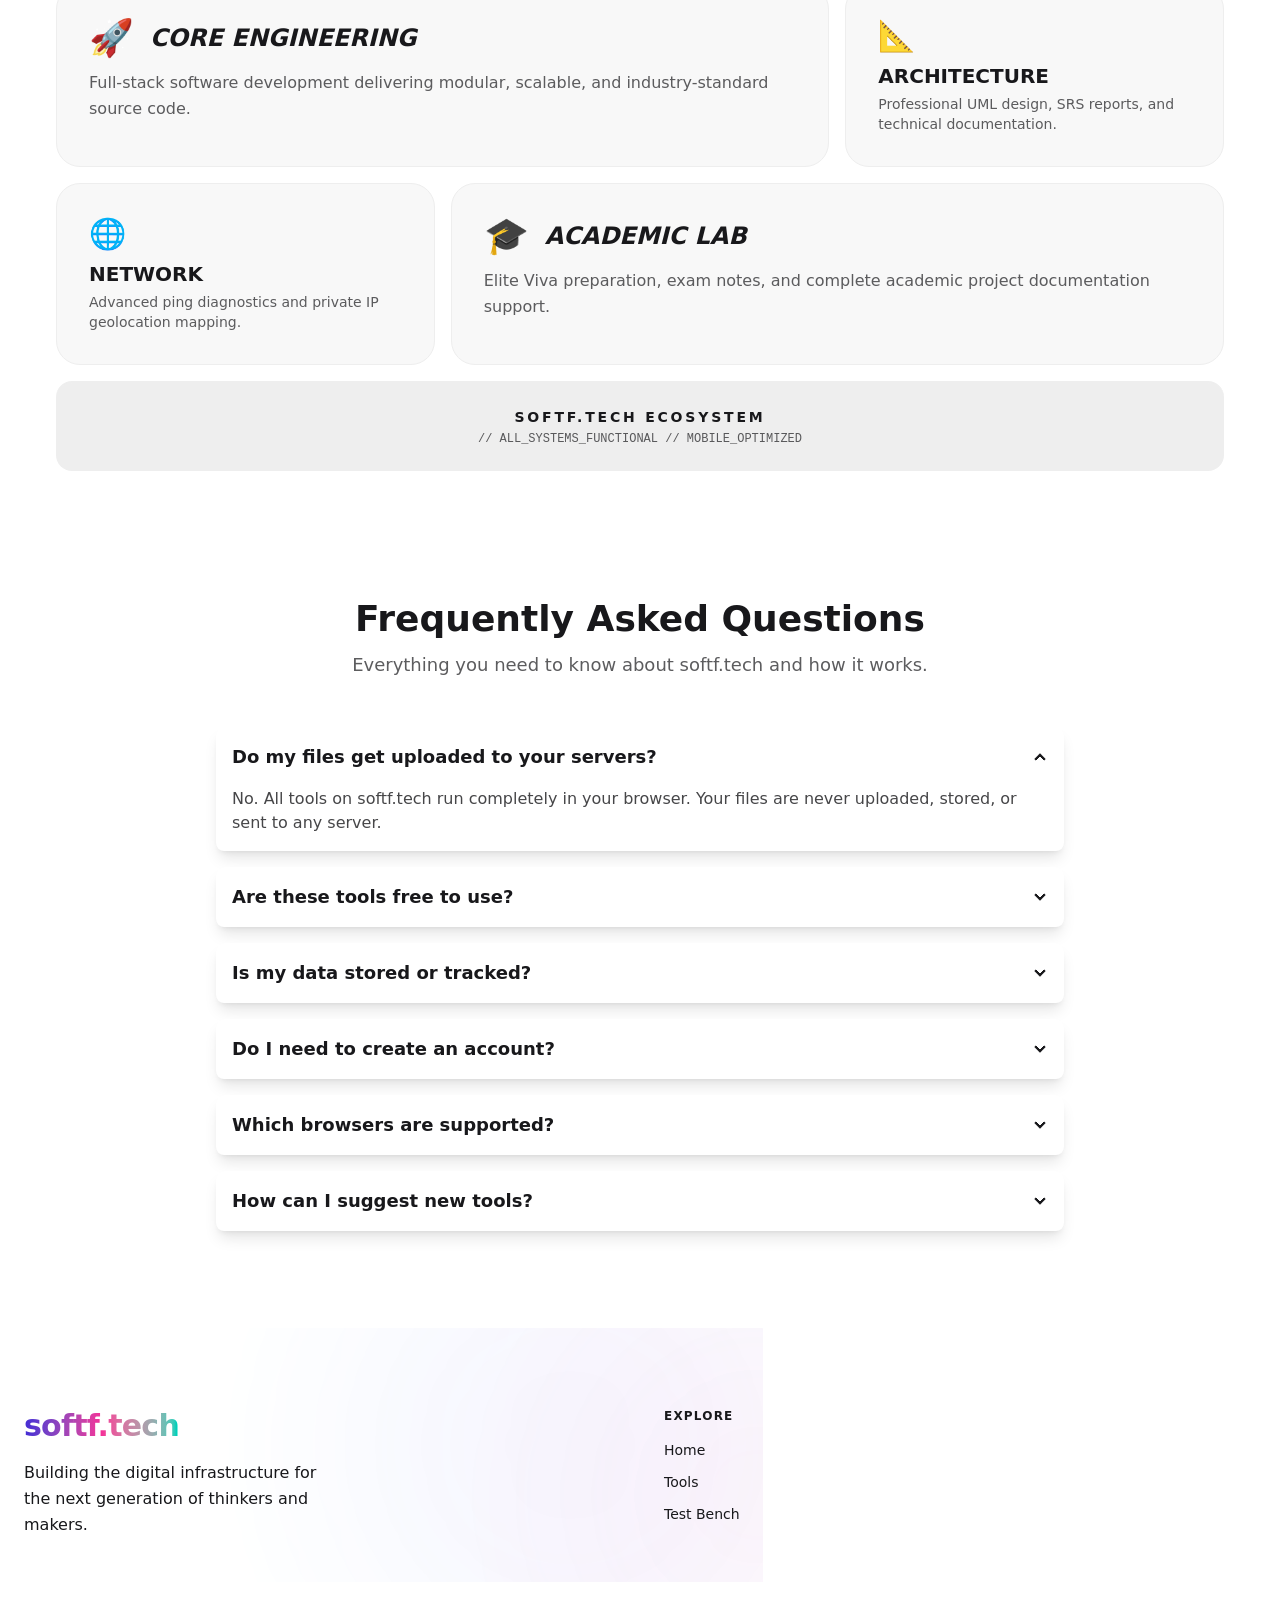
==== commit 9a25ded2: "Update `output.css` to include refined Tailwind CSS layer properties for improved style consistency." ====
--- a/index.html
+++ b/index.html
@@ -560,7 +560,7 @@
 <div class="md:col-span-2 p-6 md:p-8 rounded-3xl bg-base-200 border border-base-300 hover:border-secondary transition">
 <div class="flex items-center gap-4 mb-3">
 <span class="text-3xl md:text-4xl">🔒</span>
-<h3 class="text-xl md:text-2xl font-black text-secondary uppercase italic leading-none">
+<h3 class="text-xl md:text-2xl font-black text-base-content uppercase italic leading-none">
 Privacy Tools
 </h3>
 </div>
@@ -571,7 +571,7 @@
 
 <div class="p-6 md:p-8 rounded-3xl bg-base-200 border border-base-300 hover:border-secondary transition">
 <span class="text-3xl mb-3 block">⌨️</span>
-<h3 class="text-lg md:text-xl font-bold text-secondary uppercase leading-none">
+<h3 class="text-lg md:text-xl font-bold text-base-content uppercase leading-none">
 Peripherals
 </h3>
 <p class="text-xs md:text-sm text-base-content/70 font-medium mt-2">
@@ -581,7 +581,7 @@
 
 <div class="p-6 md:p-8 rounded-3xl bg-base-200 border border-base-300 hover:border-secondary transition">
 <span class="text-3xl mb-3 block">🖼️</span>
-<h3 class="text-lg md:text-xl font-bold text-secondary uppercase leading-none">
+<h3 class="text-lg md:text-xl font-bold text-base-content uppercase leading-none">
 Image Lab
 </h3>
 <p class="text-xs md:text-sm text-base-content/70 font-medium mt-2">
@@ -592,7 +592,7 @@
 <div class="md:col-span-2 p-6 md:p-8 rounded-3xl bg-base-200 border border-base-300 hover:border-secondary transition">
 <div class="flex items-center gap-4 mb-3">
 <span class="text-3xl md:text-4xl">💻</span>
-<h3 class="text-xl md:text-2xl font-black text-secondary uppercase italic leading-none">
+<h3 class="text-xl md:text-2xl font-black text-base-content uppercase italic leading-none">
 Dev Toolkit
 </h3>
 </div>
@@ -604,7 +604,7 @@
 <div class="md:col-span-2 p-6 md:p-8 rounded-3xl bg-base-200 border border-base-300 hover:border-secondary transition">
 <div class="flex items-center gap-4 mb-3">
 <span class="text-3xl md:text-4xl">🚀</span>
-<h3 class="text-xl md:text-2xl font-black text-secondary uppercase italic leading-none">
+<h3 class="text-xl md:text-2xl font-black text-base-content uppercase italic leading-none">
 Core Engineering
 </h3>
 </div>
@@ -615,7 +615,7 @@
 
 <div class="p-6 md:p-8 rounded-3xl bg-base-200 border border-base-300 hover:border-secondary transition">
 <span class="text-3xl mb-3 block">📐</span>
-<h3 class="text-lg md:text-xl font-bold text-secondary uppercase leading-none">
+<h3 class="text-lg md:text-xl font-bold text-base-content uppercase leading-none">
 Architecture
 </h3>
 <p class="text-xs md:text-sm text-base-content/70 font-medium mt-2">
@@ -625,7 +625,7 @@
 
 <div class="p-6 md:p-8 rounded-3xl bg-base-200 border border-base-300 hover:border-secondary transition">
 <span class="text-3xl mb-3 block">🌐</span>
-<h3 class="text-lg md:text-xl font-bold text-secondary uppercase leading-none">
+<h3 class="text-lg md:text-xl font-bold text-base-content uppercase leading-none">
 Network
 </h3>
 <p class="text-xs md:text-sm text-base-content/70 font-medium mt-2">
@@ -636,7 +636,7 @@
 <div class="md:col-span-2 p-6 md:p-8 rounded-3xl bg-base-200 border border-base-300 hover:border-secondary transition">
 <div class="flex items-center gap-4 mb-3">
 <span class="text-3xl md:text-4xl">🎓</span>
-<h3 class="text-xl md:text-2xl font-black text-secondary uppercase italic leading-none">
+<h3 class="text-xl md:text-2xl font-black text-base-content uppercase italic leading-none">
 Academic Lab
 </h3>
 </div>
@@ -649,7 +649,7 @@
 <h3 class="text-xs md:text-sm font-bold text-base-content uppercase tracking-[0.2em]">
 SoftF.Tech Ecosystem
 </h3>
-<p class="text-base-content/50 text-[10px] font-mono mt-1">
+<p class="text-base-content/70 text-xs font-mono mt-1">
  // ALL_SYSTEMS_FUNCTIONAL // MOBILE_OPTIMIZED
 </p>
 </div>
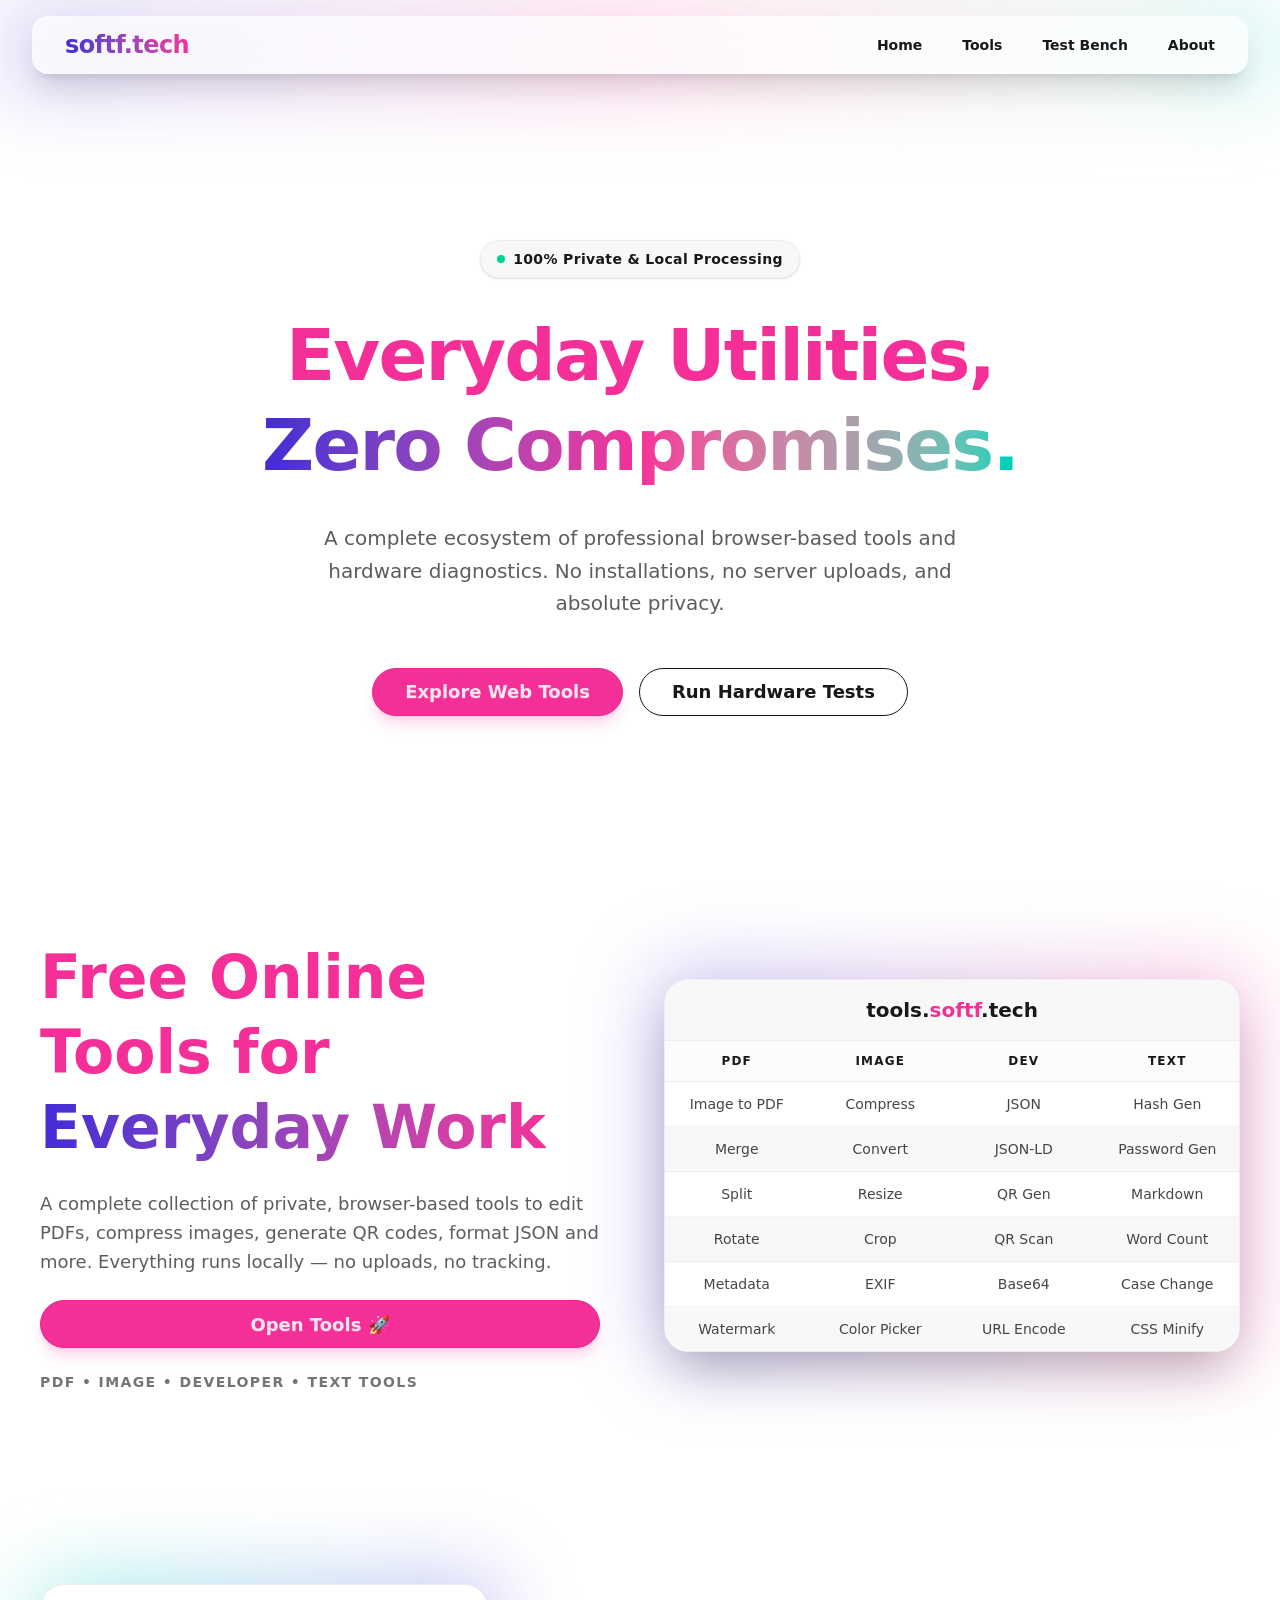
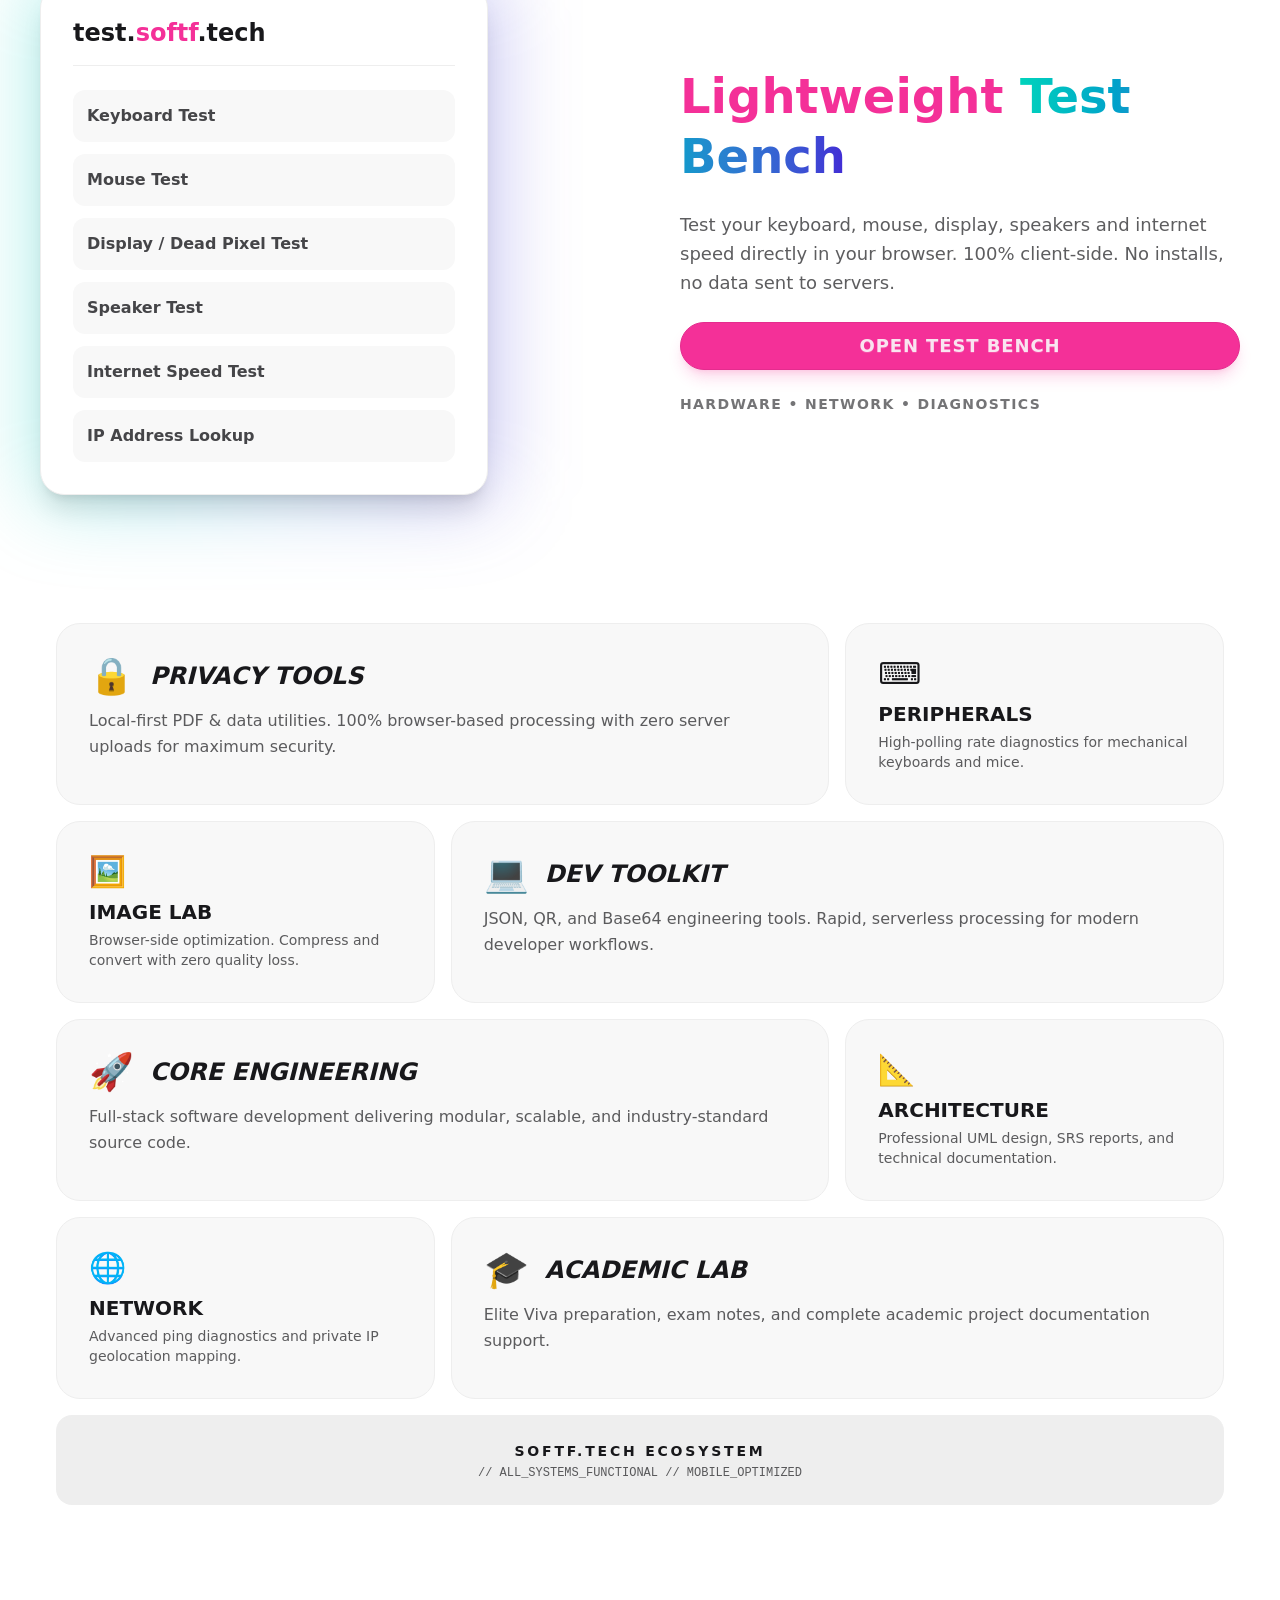
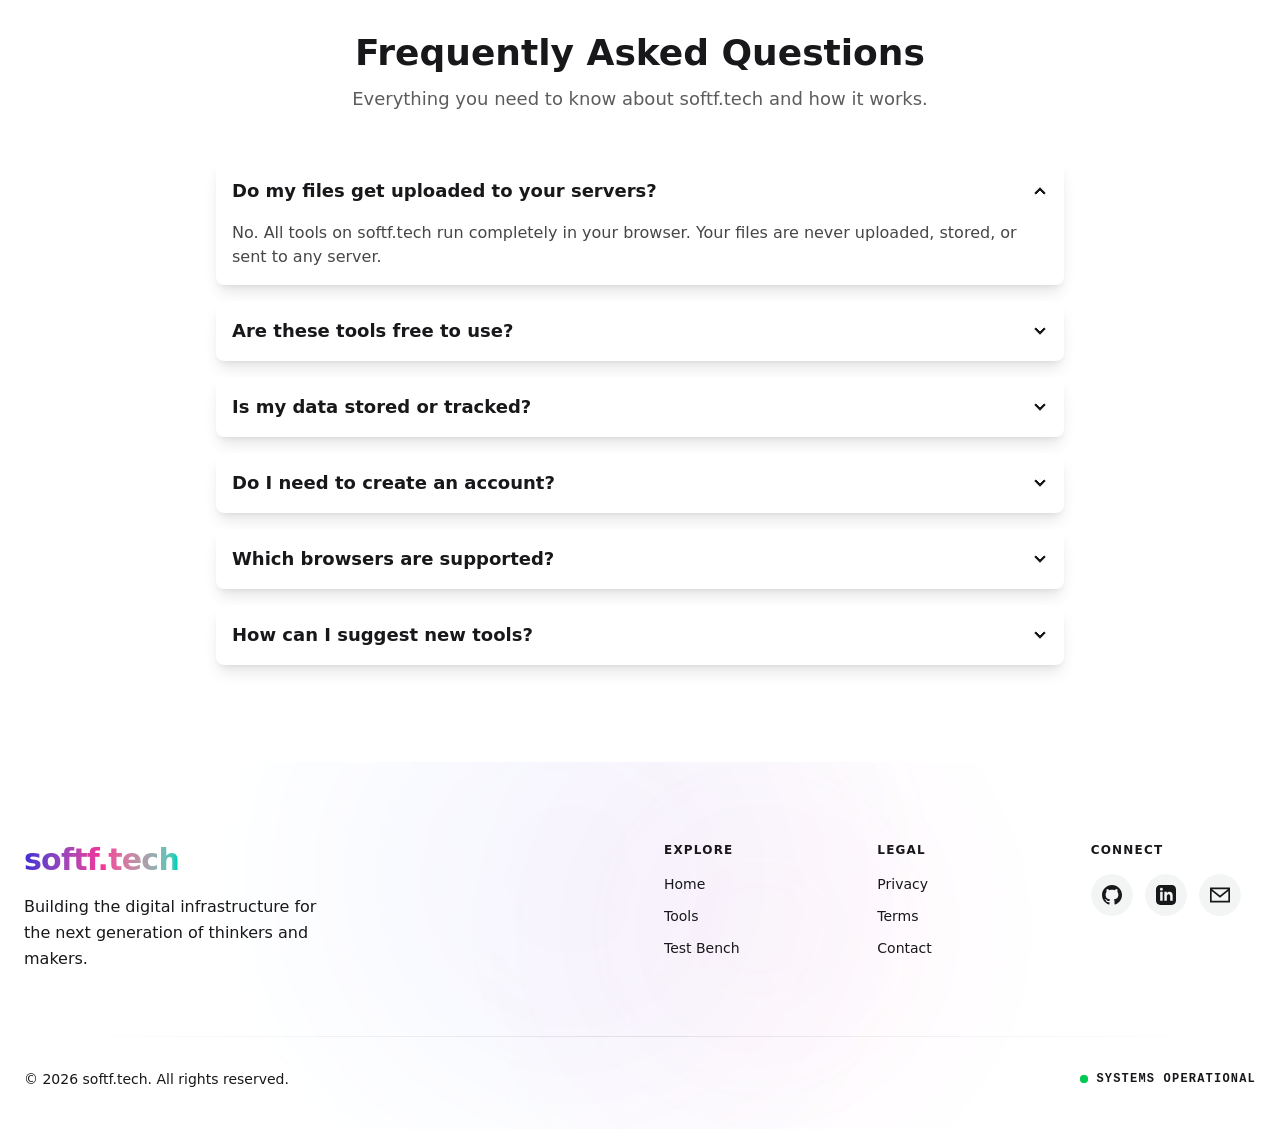
==== commit 930ddfbb: "Comment out the projects section in index.html" ====
--- a/index.html
+++ b/index.html
@@ -459,7 +459,7 @@
 </section>
 
 
-    <section id="projects"
+    <!-- <section id="projects"
 class="grid lg:grid-cols-2 gap-12 items-center py-24 max-w-[1400px] mx-auto px-4">
 
 <div class="flex flex-col gap-6 pr-4">
@@ -549,7 +549,7 @@
 </div>
 </div>
 
-</section>
+</section> -->
 
 
     <!-- Features Section -->
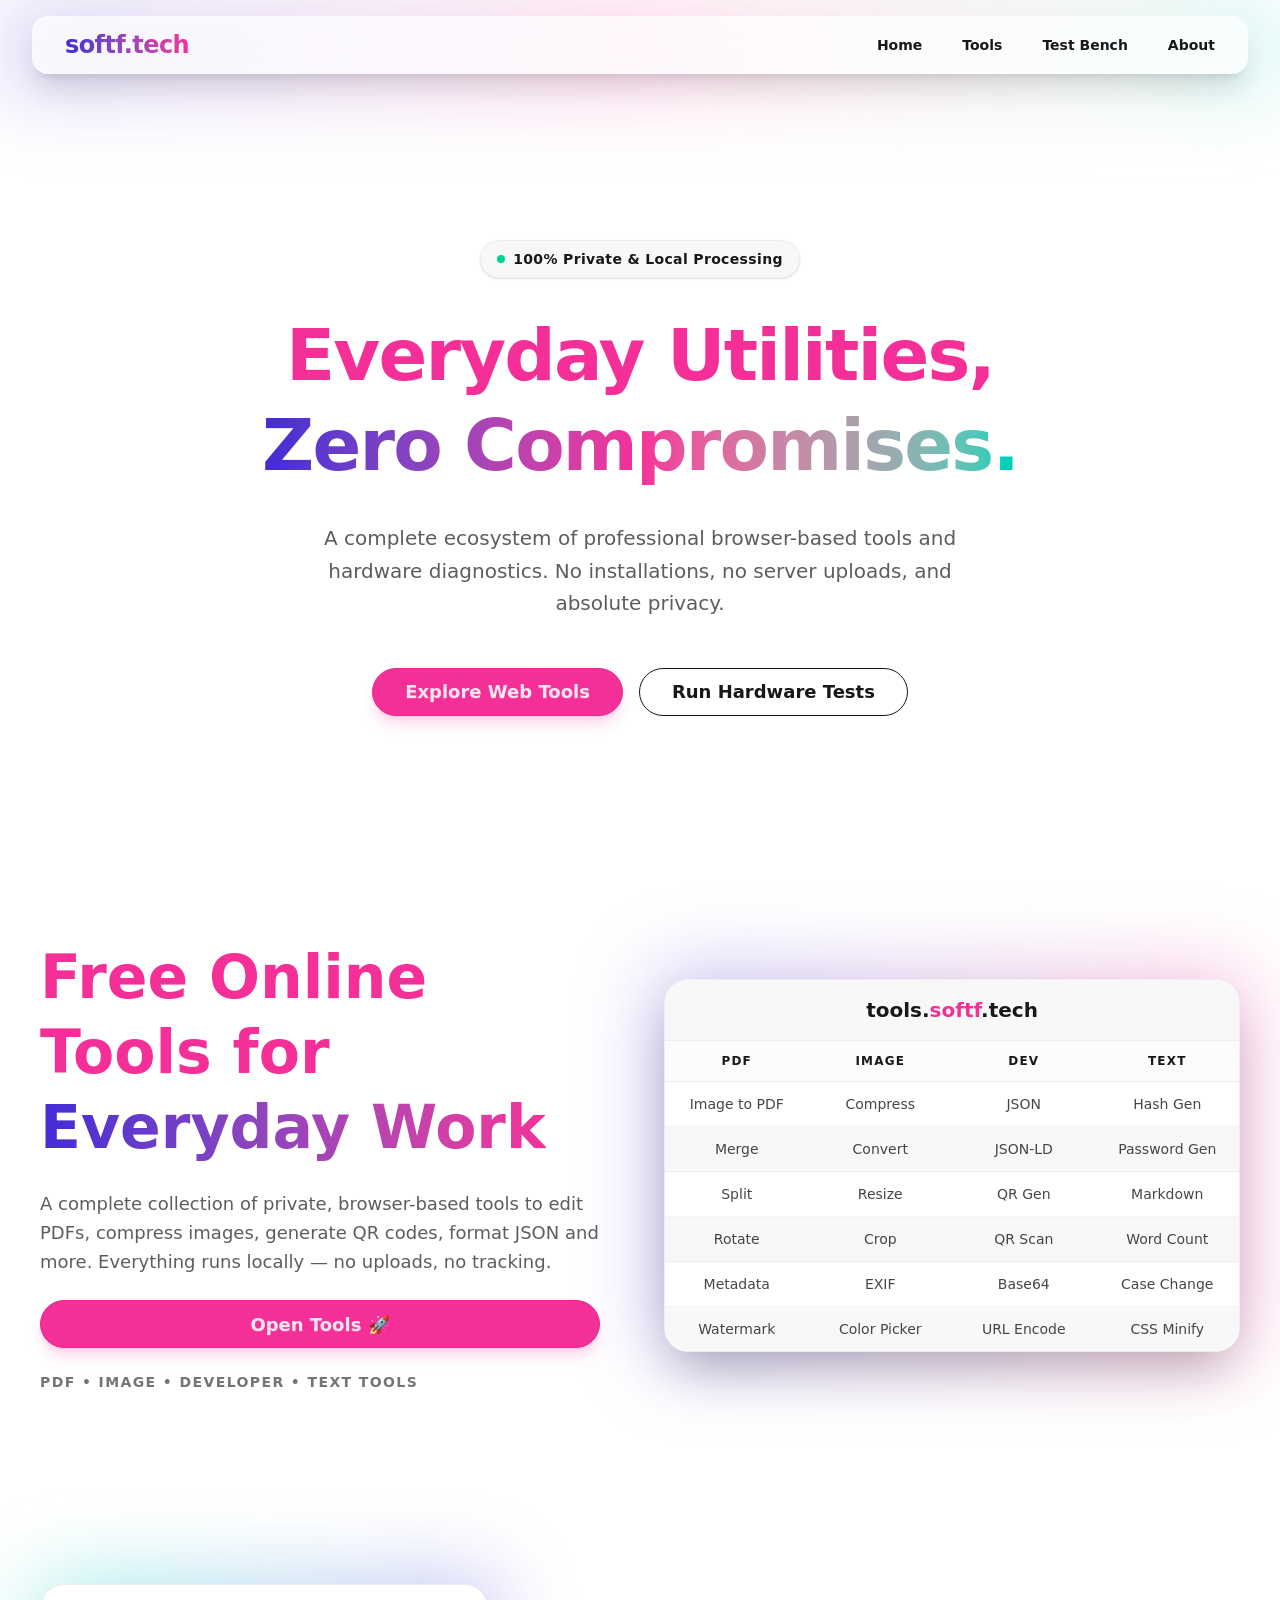
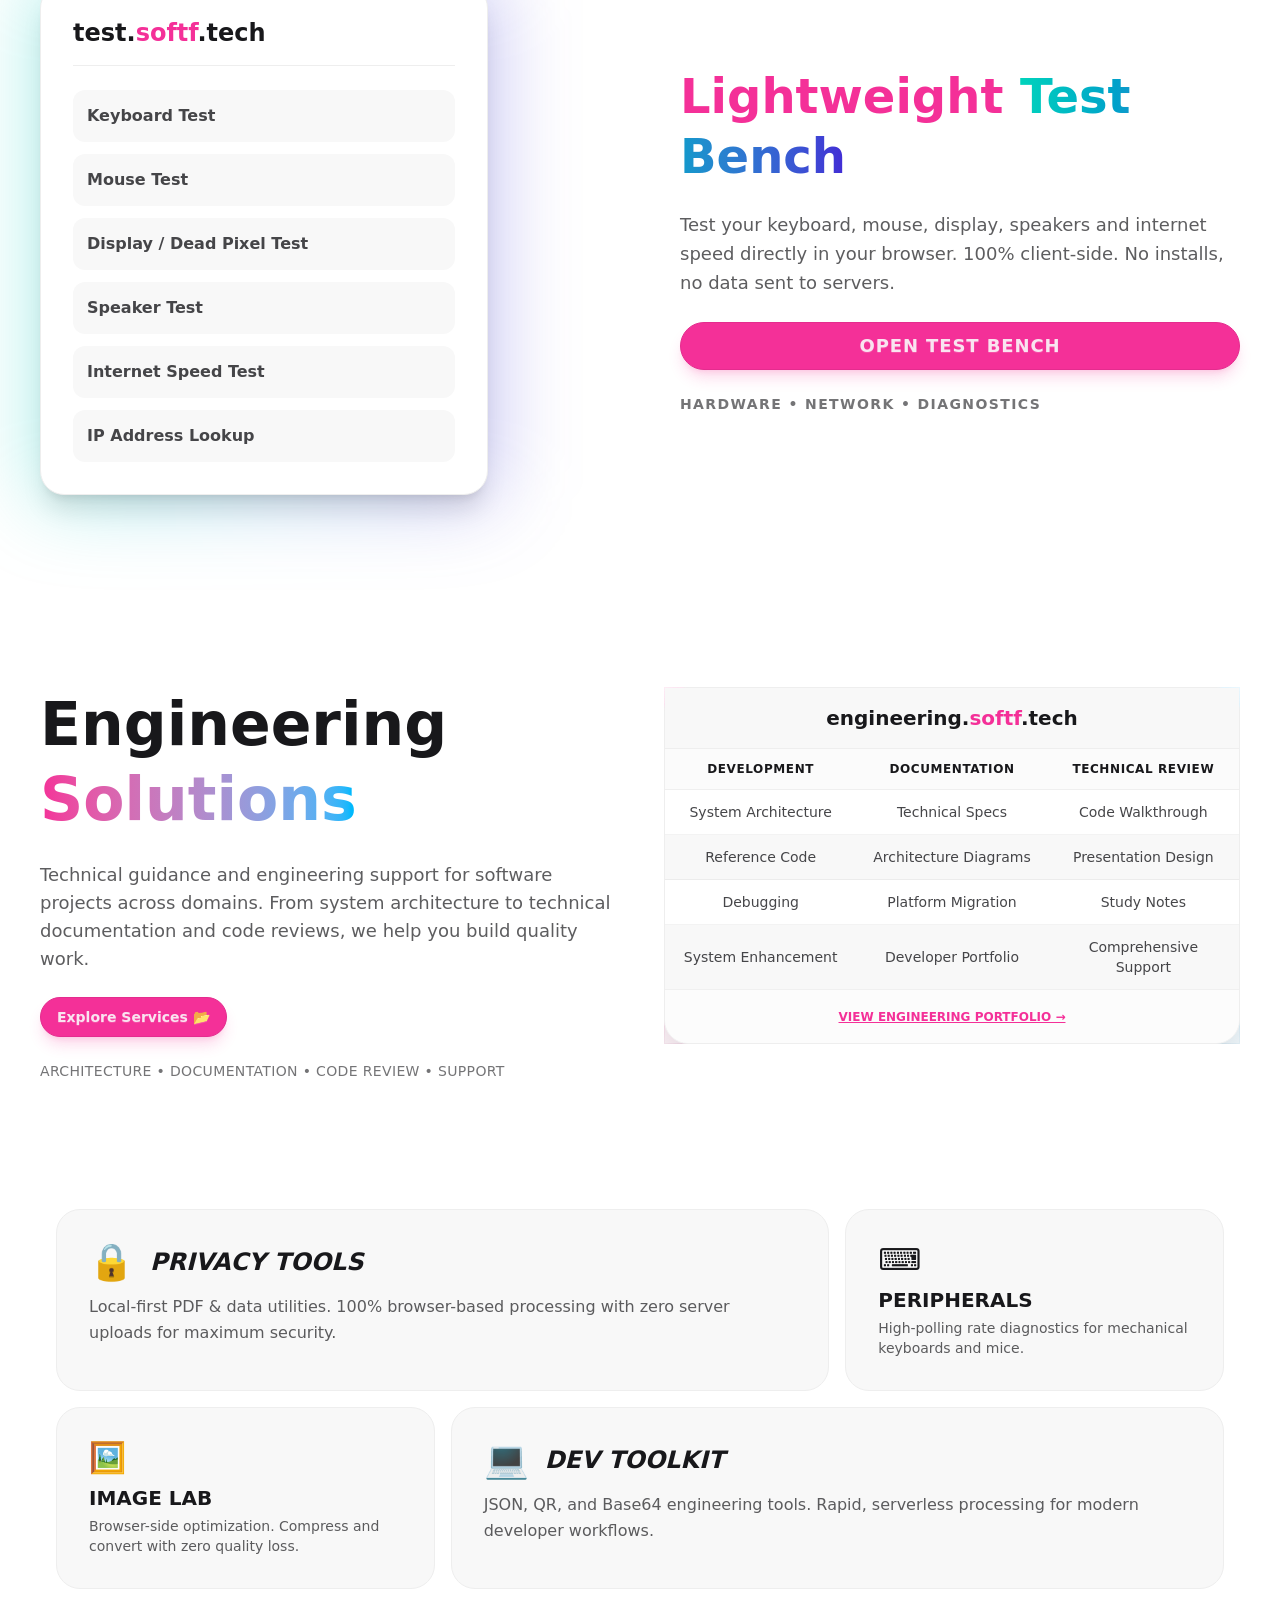
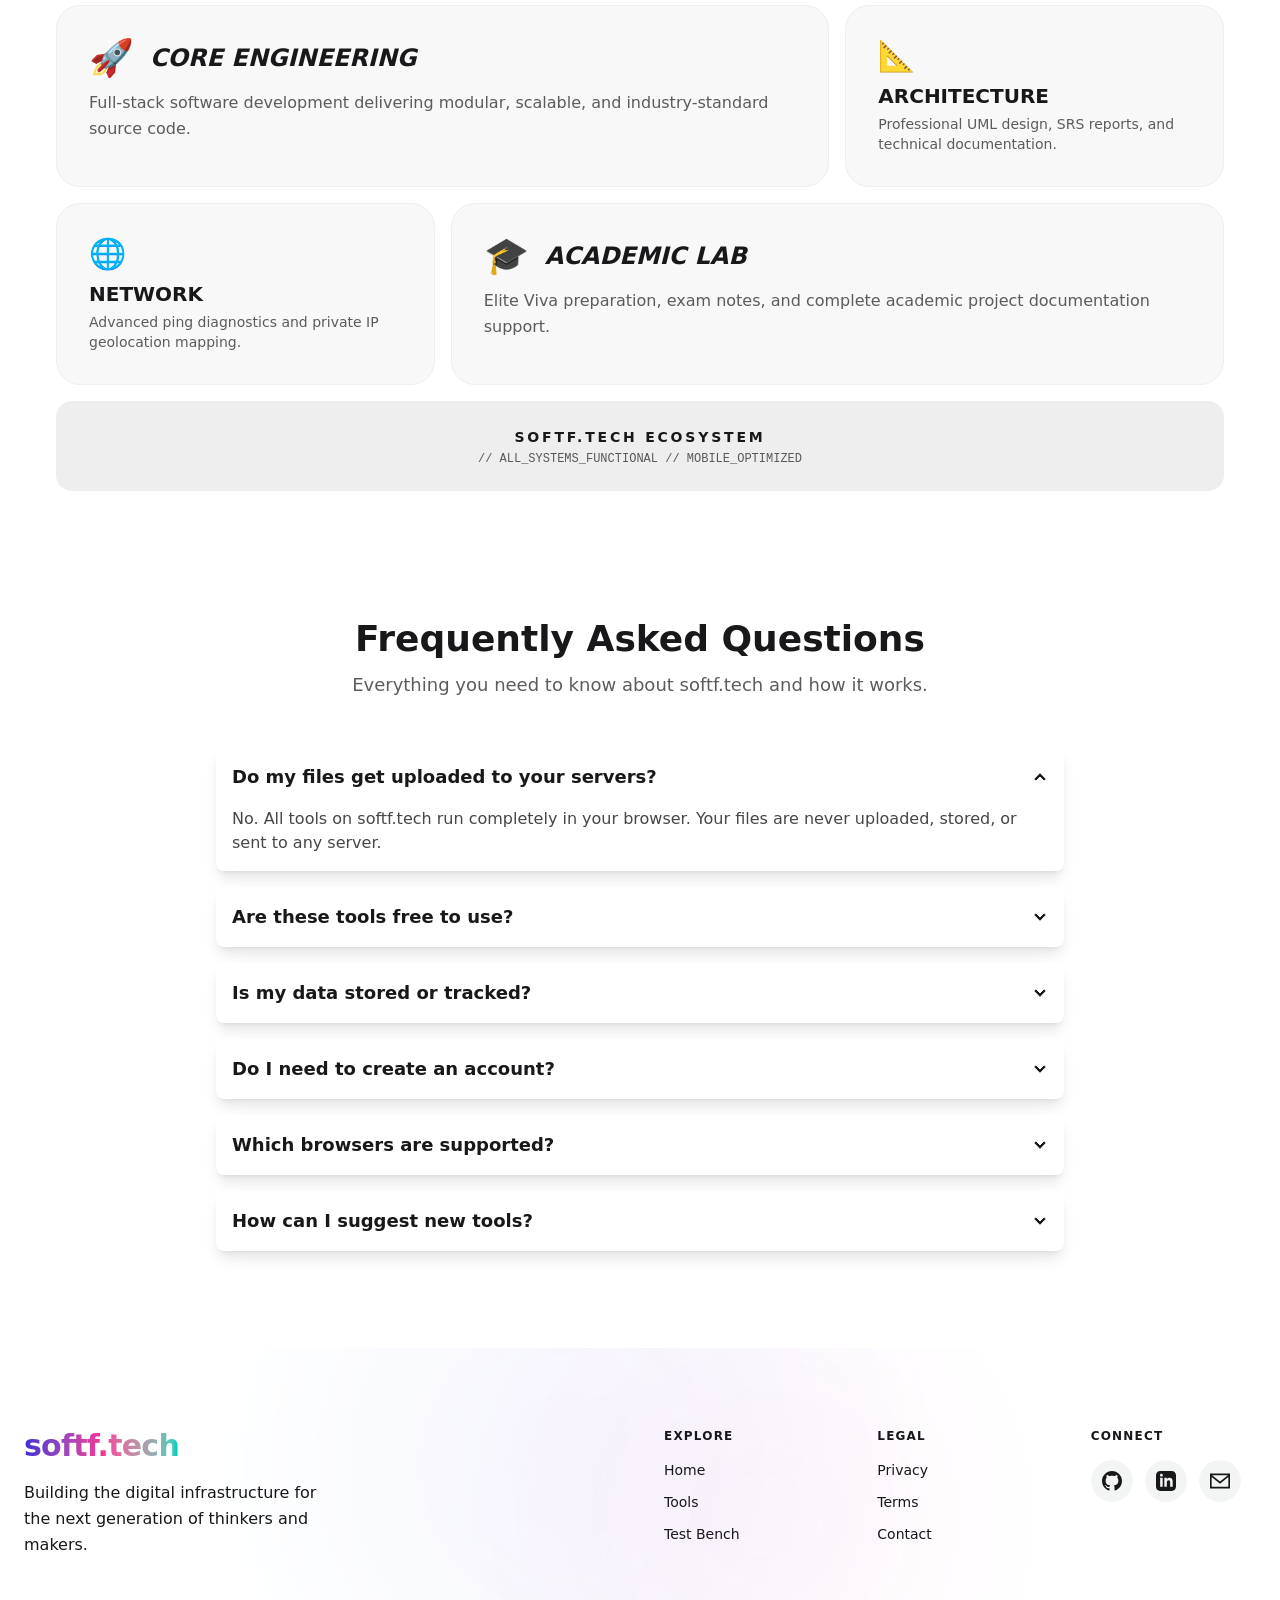
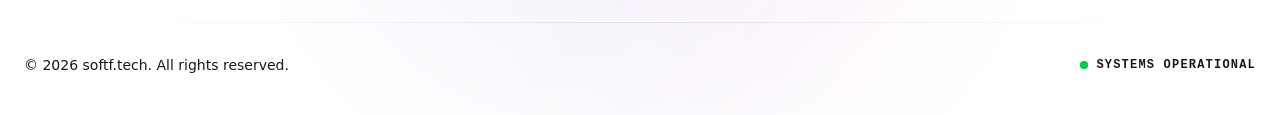
==== commit f91b8ccf: "Update Tailwind CSS configuration in `output.css` for enhanced property consistency and styling" ====
--- a/index.html
+++ b/index.html
@@ -243,419 +243,470 @@
 
 </header>
 <main class="max-w-7xl mx-auto px-6">
-    <section class="py-20 md:py-32 w-full max-w-[1400px] mx-auto px-4 flex flex-col items-center justify-center text-center gap-8 overflow-hidden">
-
-<div class="inline-flex items-center gap-2 px-4 py-2 rounded-full bg-base-200 border border-base-300 text-xs md:text-sm font-bold tracking-wide shadow-sm">
-<span class="h-2 w-2 rounded-full bg-success animate-pulse"></span>
-<span>100% Private & Local Processing</span>
-</div>
-
-<h1 class="text-4xl md:text-7xl font-black leading-tight max-w-4xl tracking-tight">
-<span class="text-secondary">Everyday Utilities,</span><br>
-<span class="bg-gradient-to-r from-primary via-secondary to-accent bg-clip-text text-transparent">
+    <section
+            class="py-20 md:py-32 w-full max-w-[1400px] mx-auto px-4 flex flex-col items-center justify-center text-center gap-8 overflow-hidden">
+
+        <div class="inline-flex items-center gap-2 px-4 py-2 rounded-full bg-base-200 border border-base-300 text-xs md:text-sm font-bold tracking-wide shadow-sm">
+            <span class="h-2 w-2 rounded-full bg-success animate-pulse"></span>
+            <span>100% Private & Local Processing</span>
+        </div>
+
+        <h1 class="text-4xl md:text-7xl font-black leading-tight max-w-4xl tracking-tight">
+            <span class="text-secondary">Everyday Utilities,</span><br>
+            <span class="bg-gradient-to-r from-primary via-secondary to-accent bg-clip-text text-transparent">
 Zero Compromises.
 </span>
-</h1>
-
-<p class="text-base md:text-xl text-base-content/70 font-medium max-w-2xl leading-relaxed">
-A complete ecosystem of professional browser-based tools and hardware diagnostics. No installations, no
-server uploads, and absolute privacy.
+        </h1>
+
+        <p class="text-base md:text-xl text-base-content/70 font-medium max-w-2xl leading-relaxed">
+            A complete ecosystem of professional browser-based tools and hardware diagnostics. No installations, no
+            server uploads, and absolute privacy.
+        </p>
+
+        <div class="flex flex-col sm:flex-row gap-4 pt-4">
+            <a href="#tools"
+               class="btn btn-secondary btn-md md:btn-lg rounded-full px-8 hover:scale-105 transition shadow-lg shadow-secondary/20">
+                Explore Web Tools
+            </a>
+
+            <a href="#tests"
+               class="btn btn-outline btn-md md:btn-lg rounded-full px-8 hover:scale-105 transition">
+                Run Hardware Tests
+            </a>
+        </div>
+
+    </section>
+
+    <!--    sub-domain-->
+    <section id="tools"
+             class="grid lg:grid-cols-2 gap-12 items-center py-24 max-w-[1400px] mx-auto px-4">
+
+        <div class="flex flex-col gap-6 pr-4">
+            <h2 class="text-4xl md:text-6xl font-black leading-tight text-secondary">
+                Free Online Tools for
+                <span class="bg-gradient-to-r from-primary to-secondary bg-clip-text text-transparent">
+Everyday Work
+</span>
+            </h2>
+
+            <p class="text-lg text-base-content/70 font-medium max-w-xl leading-relaxed">
+                A complete collection of private, browser-based tools to edit PDFs,
+                compress images, generate QR codes, format JSON and more.
+                Everything runs locally — no uploads, no tracking.
+            </p>
+
+            <a href="https://tools.softf.tech"
+               class="btn btn-secondary btn-lg rounded-full hover:scale-105 transition shadow-lg shadow-secondary/20">
+                Open Tools 🚀
+            </a>
+
+            <p class="text-sm text-base-content/60 font-bold tracking-widest uppercase">
+                PDF • Image • Developer • Text tools
+            </p>
+        </div>
+
+
+        <div class="relative w-full ml-auto">
+            <div class="absolute -inset-2 bg-gradient-to-r from-primary/30 to-secondary/30 blur-2xl rounded-3xl"></div>
+
+            <div class="relative overflow-x-auto bg-base-100 rounded-3xl shadow-2xl border border-base-300">
+                <table class="table table-zebra table-sm md:table-md w-full text-center">
+
+                    <thead>
+                    <tr class="bg-base-200 text-base-content">
+                        <th colspan="4" class="py-4 text-xl font-black border-b border-base-300">
+                            tools.<span class="text-secondary">softf</span>.tech
+                        </th>
+                    </tr>
+
+                    <tr class="bg-base-200/60 text-base-content uppercase tracking-widest text-xs font-bold">
+                        <th class="w-1/4">PDF</th>
+                        <th class="w-1/4">Image</th>
+                        <th class="w-1/4">Dev</th>
+                        <th class="w-1/4">Text</th>
+                    </tr>
+                    </thead>
+
+                    <tbody class="text-sm font-medium text-base-content/80">
+
+                    <tr class="hover">
+                        <td><a href="https://tools.softf.tech/pdf/image-to-pdf/" class="link link-hover">Image to
+                            PDF</a></td>
+                        <td><a href="https://tools.softf.tech/image/compress/" class="link link-hover">Compress</a></td>
+                        <td><a href="https://tools.softf.tech/dev/json/" class="link link-hover">JSON</a></td>
+                        <td><a href="https://tools.softf.tech/text/hash/" class="link link-hover">Hash Gen</a></td>
+                    </tr>
+
+                    <tr class="hover">
+                        <td><a href="https://tools.softf.tech/pdf/merge/" class="link link-hover">Merge</a></td>
+                        <td><a href="https://tools.softf.tech/image/convert/" class="link link-hover">Convert</a></td>
+                        <td><a href="https://tools.softf.tech/dev/json-ld/" class="link link-hover">JSON-LD</a></td>
+                        <td><a href="https://tools.softf.tech/text/password/" class="link link-hover">Password Gen</a>
+                        </td>
+                    </tr>
+
+                    <tr class="hover">
+                        <td><a href="https://tools.softf.tech/pdf/split/" class="link link-hover">Split</a></td>
+                        <td><a href="https://tools.softf.tech/image/resize/" class="link link-hover">Resize</a></td>
+                        <td><a href="https://tools.softf.tech/dev/qr/" class="link link-hover">QR Gen</a></td>
+                        <td><a href="https://tools.softf.tech/text/markdown/" class="link link-hover">Markdown</a></td>
+                    </tr>
+
+                    <tr class="hover">
+                        <td><a href="https://tools.softf.tech/pdf/rotate/" class="link link-hover">Rotate</a></td>
+                        <td><a href="https://tools.softf.tech/image/crop/" class="link link-hover">Crop</a></td>
+                        <td><a href="https://tools.softf.tech/dev/qr-scan/" class="link link-hover">QR Scan</a></td>
+                        <td><a href="https://tools.softf.tech/text/counter/" class="link link-hover">Word Count</a></td>
+                    </tr>
+
+                    <tr class="hover">
+                        <td><a href="https://tools.softf.tech/pdf/metadata/" class="link link-hover">Metadata</a></td>
+                        <td><a href="https://tools.softf.tech/image/exif/" class="link link-hover">EXIF</a></td>
+                        <td><a href="https://tools.softf.tech/dev/base64/" class="link link-hover">Base64</a></td>
+                        <td><a href="https://tools.softf.tech/text/case/" class="link link-hover">Case Change</a></td>
+                    </tr>
+
+                    <tr class="hover">
+                        <td><a href="https://tools.softf.tech/pdf/watermark/" class="link link-hover">Watermark</a></td>
+                        <td><a href="https://tools.softf.tech/image/color-picker/" class="link link-hover">Color
+                            Picker</a></td>
+                        <td><a href="https://tools.softf.tech/dev/url/" class="link link-hover">URL Encode</a></td>
+                        <td><a href="https://tools.softf.tech/dev/css-minify/" class="link link-hover">CSS Minify</a>
+                        </td>
+                    </tr>
+
+                    </tbody>
+                </table>
+            </div>
+        </div>
+
+    </section>
+
+    <!--test-->
+    <section id="tests"
+             class="grid md:grid-cols-2 gap-12 items-center py-24 max-w-[1400px] mx-auto px-4">
+
+        <div class="relative order-2 md:order-1 w-full max-w-md md:mr-auto">
+            <div class="absolute -inset-2 bg-gradient-to-r from-accent/30 to-primary/30 blur-2xl rounded-3xl"></div>
+
+            <div class="relative bg-base-100 border border-base-300 rounded-3xl shadow-xl p-8">
+
+                <h3 class="text-2xl font-black mb-6 border-b border-base-300 pb-4">
+                    test.<span class="text-secondary">softf</span>.tech
+                </h3>
+
+                <div class="grid grid-cols-1 gap-3">
+
+                    <a href="https://test.softf.tech/keyboard-test/"
+                       class="flex items-center justify-between p-3.5 rounded-xl bg-base-200 hover:bg-secondary hover:text-secondary-content transition font-bold text-base-content/80 group">
+                        <span>Keyboard Test</span>
+                        <span class="opacity-0 group-hover:opacity-100 transition translate-x-[-10px] group-hover:translate-x-0 text-xl leading-none">→</span>
+                    </a>
+
+                    <a href="https://test.softf.tech/mouse-test/"
+                       class="flex items-center justify-between p-3.5 rounded-xl bg-base-200 hover:bg-secondary hover:text-secondary-content transition font-bold text-base-content/80 group">
+                        <span>Mouse Test</span>
+                        <span class="opacity-0 group-hover:opacity-100 transition translate-x-[-10px] group-hover:translate-x-0 text-xl leading-none">→</span>
+                    </a>
+
+                    <a href="https://test.softf.tech/display-test/"
+                       class="flex items-center justify-between p-3.5 rounded-xl bg-base-200 hover:bg-secondary hover:text-secondary-content transition font-bold text-base-content/80 group">
+                        <span>Display / Dead Pixel Test</span>
+                        <span class="opacity-0 group-hover:opacity-100 transition translate-x-[-10px] group-hover:translate-x-0 text-xl leading-none">→</span>
+                    </a>
+
+                    <a href="https://test.softf.tech/speaker-test/"
+                       class="flex items-center justify-between p-3.5 rounded-xl bg-base-200 hover:bg-secondary hover:text-secondary-content transition font-bold text-base-content/80 group">
+                        <span>Speaker Test</span>
+                        <span class="opacity-0 group-hover:opacity-100 transition translate-x-[-10px] group-hover:translate-x-0 text-xl leading-none">→</span>
+                    </a>
+
+                    <a href="https://test.softf.tech/speed-test/"
+                       class="flex items-center justify-between p-3.5 rounded-xl bg-base-200 hover:bg-secondary hover:text-secondary-content transition font-bold text-base-content/80 group">
+                        <span>Internet Speed Test</span>
+                        <span class="opacity-0 group-hover:opacity-100 transition translate-x-[-10px] group-hover:translate-x-0 text-xl leading-none">→</span>
+                    </a>
+
+                    <a href="https://test.softf.tech/ip-lookup/"
+                       class="flex items-center justify-between p-3.5 rounded-xl bg-base-200 hover:bg-secondary hover:text-secondary-content transition font-bold text-base-content/80 group">
+                        <span>IP Address Lookup</span>
+                        <span class="opacity-0 group-hover:opacity-100 transition translate-x-[-10px] group-hover:translate-x-0 text-xl leading-none">→</span>
+                    </a>
+
+                </div>
+            </div>
+        </div>
+
+
+        <div class="flex flex-col gap-6 order-1 md:order-2 pl-4">
+            <h2 class="text-4xl md:text-5xl font-black leading-tight text-secondary">
+                Lightweight
+                <span class="bg-gradient-to-r from-accent to-primary bg-clip-text text-transparent">
+Test Bench
+</span>
+            </h2>
+
+            <p class="text-lg text-base-content/70 font-medium max-w-xl leading-relaxed">
+                Test your keyboard, mouse, display, speakers and internet speed directly
+                in your browser. 100% client-side. No installs, no data sent to servers.
+            </p>
+
+            <a href="https://test.softf.tech"
+               class="btn btn-secondary btn-lg rounded-full px-8 hover:scale-105 transition shadow-lg shadow-secondary/20 uppercase tracking-wider">
+                Open Test Bench
+            </a>
+
+            <p class="text-sm text-base-content/60 font-bold tracking-widest uppercase">
+                Hardware • Network • Diagnostics
+            </p>
+        </div>
+
+    </section>
+
+
+    <section id="projects"
+class="grid lg:grid-cols-2 gap-8 lg:gap-12 items-start py-16 md:py-24 max-w-[1400px] mx-auto px-4">
+
+<div class="flex flex-col gap-6">
+<h2 class="text-4xl md:text-6xl font-black leading-tight">
+Engineering
+<span class="bg-gradient-to-r from-secondary to-info bg-clip-text text-transparent">
+Solutions
+</span>
+</h2>
+
+<p class="text-base md:text-lg text-base-content/70 max-w-xl">
+Technical guidance and engineering support for software projects across domains.
+From system architecture to technical documentation and code reviews, we help you build quality work.
 </p>
 
-<div class="flex flex-col sm:flex-row gap-4 pt-4">
-<a href="#tools"
-class="btn btn-secondary btn-md md:btn-lg rounded-full px-8 hover:scale-105 transition shadow-lg shadow-secondary/20">
-Explore Web Tools
-</a>
-
-<a href="#tests"
-class="btn btn-outline btn-md md:btn-lg rounded-full px-8 hover:scale-105 transition">
-Run Hardware Tests
+<div class="flex flex-col sm:flex-row gap-4">
+<a href="https://projects.softf.tech"
+class="btn btn-secondary rounded-full hover:scale-105 transition shadow-lg shadow-secondary/20 text-center">
+Explore Services 📂
 </a>
 </div>
 
-</section>
-
-    <!--    sub-domain-->
-    <section id="tools"
-class="grid lg:grid-cols-2 gap-12 items-center py-24 max-w-[1400px] mx-auto px-4">
-
-<div class="flex flex-col gap-6 pr-4">
-<h2 class="text-4xl md:text-6xl font-black leading-tight text-secondary">
-Free Online Tools for
-<span class="bg-gradient-to-r from-primary to-secondary bg-clip-text text-transparent">
-Everyday Work
-</span>
-</h2>
-
-<p class="text-lg text-base-content/70 font-medium max-w-xl leading-relaxed">
-A complete collection of private, browser-based tools to edit PDFs,
-compress images, generate QR codes, format JSON and more.
-Everything runs locally — no uploads, no tracking.
-</p>
-
-<a href="https://tools.softf.tech"
-class="btn btn-secondary btn-lg rounded-full hover:scale-105 transition shadow-lg shadow-secondary/20">
-Open Tools 🚀
-</a>
-
-<p class="text-sm text-base-content/60 font-bold tracking-widest uppercase">
-PDF • Image • Developer • Text tools
+<p class="text-xs sm:text-sm text-base-content/60 font-medium tracking-wide uppercase">
+Architecture • Documentation • Code Review • Support
 </p>
 </div>
 
 
-<div class="relative w-full ml-auto">
-<div class="absolute -inset-2 bg-gradient-to-r from-primary/30 to-secondary/30 blur-2xl rounded-3xl"></div>
-
-<div class="relative overflow-x-auto bg-base-100 rounded-3xl shadow-2xl border border-base-300">
-<table class="table table-zebra table-sm md:table-md w-full text-center">
-
-<thead>
-<tr class="bg-base-200 text-base-content">
-<th colspan="4" class="py-4 text-xl font-black border-b border-base-300">
-tools.<span class="text-secondary">softf</span>.tech
-</th>
-</tr>
-
-<tr class="bg-base-200/60 text-base-content uppercase tracking-widest text-xs font-bold">
-<th class="w-1/4">PDF</th>
-<th class="w-1/4">Image</th>
-<th class="w-1/4">Dev</th>
-<th class="w-1/4">Text</th>
-</tr>
-</thead>
-
-<tbody class="text-sm font-medium text-base-content/80">
-
-<tr class="hover">
-<td><a href="https://tools.softf.tech/pdf/image-to-pdf/" class="link link-hover">Image to PDF</a></td>
-<td><a href="https://tools.softf.tech/image/compress/" class="link link-hover">Compress</a></td>
-<td><a href="https://tools.softf.tech/dev/json/" class="link link-hover">JSON</a></td>
-<td><a href="https://tools.softf.tech/text/hash/" class="link link-hover">Hash Gen</a></td>
-</tr>
-
-<tr class="hover">
-<td><a href="https://tools.softf.tech/pdf/merge/" class="link link-hover">Merge</a></td>
-<td><a href="https://tools.softf.tech/image/convert/" class="link link-hover">Convert</a></td>
-<td><a href="https://tools.softf.tech/dev/json-ld/" class="link link-hover">JSON-LD</a></td>
-<td><a href="https://tools.softf.tech/text/password/" class="link link-hover">Password Gen</a></td>
-</tr>
-
-<tr class="hover">
-<td><a href="https://tools.softf.tech/pdf/split/" class="link link-hover">Split</a></td>
-<td><a href="https://tools.softf.tech/image/resize/" class="link link-hover">Resize</a></td>
-<td><a href="https://tools.softf.tech/dev/qr/" class="link link-hover">QR Gen</a></td>
-<td><a href="https://tools.softf.tech/text/markdown/" class="link link-hover">Markdown</a></td>
-</tr>
-
-<tr class="hover">
-<td><a href="https://tools.softf.tech/pdf/rotate/" class="link link-hover">Rotate</a></td>
-<td><a href="https://tools.softf.tech/image/crop/" class="link link-hover">Crop</a></td>
-<td><a href="https://tools.softf.tech/dev/qr-scan/" class="link link-hover">QR Scan</a></td>
-<td><a href="https://tools.softf.tech/text/counter/" class="link link-hover">Word Count</a></td>
-</tr>
-
-<tr class="hover">
-<td><a href="https://tools.softf.tech/pdf/metadata/" class="link link-hover">Metadata</a></td>
-<td><a href="https://tools.softf.tech/image/exif/" class="link link-hover">EXIF</a></td>
-<td><a href="https://tools.softf.tech/dev/base64/" class="link link-hover">Base64</a></td>
-<td><a href="https://tools.softf.tech/text/case/" class="link link-hover">Case Change</a></td>
-</tr>
-
-<tr class="hover">
-<td><a href="https://tools.softf.tech/pdf/watermark/" class="link link-hover">Watermark</a></td>
-<td><a href="https://tools.softf.tech/image/color-picker/" class="link link-hover">Color Picker</a></td>
-<td><a href="https://tools.softf.tech/dev/url/" class="link link-hover">URL Encode</a></td>
-<td><a href="https://tools.softf.tech/dev/css-minify/" class="link link-hover">CSS Minify</a></td>
-</tr>
-
-</tbody>
-</table>
+<div class="relative w-full overflow-hidden">
+<div class="absolute -inset-2 bg-gradient-to-r from-secondary/30 to-info/30 blur-2xl rounded-3xl"></div>
+
+<div class="relative bg-base-100 rounded-3xl shadow-2xl border border-base-300">
+
+    <!-- Mobile Card View (visible only on small screens) -->
+    <div class="block lg:hidden p-4">
+        <div class="mb-4 pb-2 border-b border-base-300">
+            <h3 class="text-xl font-black text-center">engineering.<span class="text-secondary">softf</span>.tech</h3>
+        </div>
+
+        <div class="space-y-6">
+            <!-- Development Row -->
+            <div>
+                <h4 class="text-sm font-black text-secondary uppercase tracking-wider mb-2">Development</h4>
+                <div class="grid grid-cols-2 gap-2">
+                    <a href="https://projects.softf.tech/services/full-project/" class="p-3 bg-base-200 rounded-xl text-sm font-medium hover:bg-secondary/10 transition text-center">System Architecture</a>
+                    <a href="https://projects.softf.tech/services/source-code/" class="p-3 bg-base-200 rounded-xl text-sm font-medium hover:bg-secondary/10 transition text-center">Reference Code</a>
+                    <a href="https://projects.softf.tech/services/bug-fix/" class="p-3 bg-base-200 rounded-xl text-sm font-medium hover:bg-secondary/10 transition text-center">Debugging</a>
+                    <a href="https://projects.softf.tech/services/project-upgrade/" class="p-3 bg-base-200 rounded-xl text-sm font-medium hover:bg-secondary/10 transition text-center">System Enhancement</a>
+                </div>
+            </div>
+
+            <!-- Documentation Row -->
+            <div>
+                <h4 class="text-sm font-black text-secondary uppercase tracking-wider mb-2">Documentation</h4>
+                <div class="grid grid-cols-2 gap-2">
+                    <a href="https://projects.softf.tech/services/code-report/" class="p-3 bg-base-200 rounded-xl text-sm font-medium hover:bg-secondary/10 transition text-center">Technical Specs</a>
+                    <a href="https://projects.softf.tech/services/uml-diagram-design/" class="p-3 bg-base-200 rounded-xl text-sm font-medium hover:bg-secondary/10 transition text-center">Architecture Diagrams</a>
+                    <a href="https://projects.softf.tech/services/tech-conversion/" class="p-3 bg-base-200 rounded-xl text-sm font-medium hover:bg-secondary/10 transition text-center">Platform Migration</a>
+                    <a href="https://projects.softf.tech/services/portfolio-project/" class="p-3 bg-base-200 rounded-xl text-sm font-medium hover:bg-secondary/10 transition text-center">Developer Portfolio</a>
+                </div>
+            </div>
+
+            <!-- Technical Review Row -->
+            <div>
+                <h4 class="text-sm font-black text-secondary uppercase tracking-wider mb-2">Technical Review</h4>
+                <div class="grid grid-cols-2 gap-2">
+                    <a href="https://projects.softf.tech/services/viva-preparation/" class="p-3 bg-base-200 rounded-xl text-sm font-medium hover:bg-secondary/10 transition text-center">Code Walkthrough</a>
+                    <a href="https://projects.softf.tech/services/ppt-presentation/" class="p-3 bg-base-200 rounded-xl text-sm font-medium hover:bg-secondary/10 transition text-center">Presentation Design</a>
+                    <a href="https://projects.softf.tech/services/exam-notes/" class="p-3 bg-base-200 rounded-xl text-sm font-medium hover:bg-secondary/10 transition text-center">Study Notes</a>
+                    <a href="https://projects.softf.tech/services/complete-package/" class="p-3 bg-base-200 rounded-xl text-sm font-medium hover:bg-secondary/10 transition text-center">Comprehensive Support</a>
+                </div>
+            </div>
+        </div>
+
+        <div class="mt-6 pt-4 text-center border-t border-base-300">
+            <a href="https://projects.softf.tech/portfolio/"
+               class="text-xs font-bold uppercase link link-secondary">
+                View Engineering Portfolio →
+            </a>
+        </div>
+    </div>
+
+    <!-- Desktop Table View (hidden on mobile) -->
+    <div class="hidden lg:block overflow-x-auto">
+        <table class="table table-zebra w-full text-center">
+            <thead>
+                <tr class="bg-base-200 text-base-content">
+                    <th colspan="3" class="py-4 text-xl font-black border-b border-base-300">
+                        engineering.<span class="text-secondary">softf</span>.tech
+                    </th>
+                </tr>
+                <tr class="bg-base-200/60 text-base-content uppercase tracking-wider text-xs font-bold">
+                    <th class="w-1/3">Development</th>
+                    <th class="w-1/3">Documentation</th>
+                    <th class="w-1/3">Technical Review</th>
+                </tr>
+            </thead>
+            <tbody class="text-sm text-base-content/80 font-medium">
+                <tr class="hover">
+                    <td><a href="https://projects.softf.tech/services/full-project/" class="link link-hover">System Architecture</a></td>
+                    <td><a href="https://projects.softf.tech/services/code-report/" class="link link-hover">Technical Specs</a></td>
+                    <td><a href="https://projects.softf.tech/services/viva-preparation/" class="link link-hover">Code Walkthrough</a></td>
+                </tr>
+                <tr class="hover">
+                    <td><a href="https://projects.softf.tech/services/source-code/" class="link link-hover">Reference Code</a></td>
+                    <td><a href="https://projects.softf.tech/services/uml-diagram-design/" class="link link-hover">Architecture Diagrams</a></td>
+                    <td><a href="https://projects.softf.tech/services/ppt-presentation/" class="link link-hover">Presentation Design</a></td>
+                </tr>
+                <tr class="hover">
+                    <td><a href="https://projects.softf.tech/services/bug-fix/" class="link link-hover">Debugging</a></td>
+                    <td><a href="https://projects.softf.tech/services/tech-conversion/" class="link link-hover">Platform Migration</a></td>
+                    <td><a href="https://projects.softf.tech/services/exam-notes/" class="link link-hover">Study Notes</a></td>
+                </tr>
+                <tr class="hover">
+                    <td><a href="https://projects.softf.tech/services/project-upgrade/" class="link link-hover">System Enhancement</a></td>
+                    <td><a href="https://projects.softf.tech/services/portfolio-project/" class="link link-hover">Developer Portfolio</a></td>
+                    <td><a href="https://projects.softf.tech/services/complete-package/" class="link link-hover">Comprehensive Support</a></td>
+                </tr>
+            </tbody>
+            <tfoot>
+                <tr>
+                    <td colspan="3" class="py-4 bg-base-200/40">
+                        <a href="https://projects.softf.tech/portfolio/"
+                           class="text-xs font-bold uppercase link link-secondary">
+                            View Engineering Portfolio →
+                        </a>
+                    </td>
+                </tr>
+            </tfoot>
+        </table>
+    </div>
 </div>
 </div>
 
 </section>
 
-    <!--test-->
-    <section id="tests"
-class="grid md:grid-cols-2 gap-12 items-center py-24 max-w-[1400px] mx-auto px-4">
-
-<div class="relative order-2 md:order-1 w-full max-w-md md:mr-auto">
-<div class="absolute -inset-2 bg-gradient-to-r from-accent/30 to-primary/30 blur-2xl rounded-3xl"></div>
-
-<div class="relative bg-base-100 border border-base-300 rounded-3xl shadow-xl p-8">
-
-<h3 class="text-2xl font-black mb-6 border-b border-base-300 pb-4">
-test.<span class="text-secondary">softf</span>.tech
-</h3>
-
-<div class="grid grid-cols-1 gap-3">
-
-<a href="https://test.softf.tech/keyboard-test/"
-class="flex items-center justify-between p-3.5 rounded-xl bg-base-200 hover:bg-secondary hover:text-secondary-content transition font-bold text-base-content/80 group">
-<span>Keyboard Test</span>
-<span class="opacity-0 group-hover:opacity-100 transition translate-x-[-10px] group-hover:translate-x-0 text-xl leading-none">→</span>
-</a>
-
-<a href="https://test.softf.tech/mouse-test/"
-class="flex items-center justify-between p-3.5 rounded-xl bg-base-200 hover:bg-secondary hover:text-secondary-content transition font-bold text-base-content/80 group">
-<span>Mouse Test</span>
-<span class="opacity-0 group-hover:opacity-100 transition translate-x-[-10px] group-hover:translate-x-0 text-xl leading-none">→</span>
-</a>
-
-<a href="https://test.softf.tech/display-test/"
-class="flex items-center justify-between p-3.5 rounded-xl bg-base-200 hover:bg-secondary hover:text-secondary-content transition font-bold text-base-content/80 group">
-<span>Display / Dead Pixel Test</span>
-<span class="opacity-0 group-hover:opacity-100 transition translate-x-[-10px] group-hover:translate-x-0 text-xl leading-none">→</span>
-</a>
-
-<a href="https://test.softf.tech/speaker-test/"
-class="flex items-center justify-between p-3.5 rounded-xl bg-base-200 hover:bg-secondary hover:text-secondary-content transition font-bold text-base-content/80 group">
-<span>Speaker Test</span>
-<span class="opacity-0 group-hover:opacity-100 transition translate-x-[-10px] group-hover:translate-x-0 text-xl leading-none">→</span>
-</a>
-
-<a href="https://test.softf.tech/speed-test/"
-class="flex items-center justify-between p-3.5 rounded-xl bg-base-200 hover:bg-secondary hover:text-secondary-content transition font-bold text-base-content/80 group">
-<span>Internet Speed Test</span>
-<span class="opacity-0 group-hover:opacity-100 transition translate-x-[-10px] group-hover:translate-x-0 text-xl leading-none">→</span>
-</a>
-
-<a href="https://test.softf.tech/ip-lookup/"
-class="flex items-center justify-between p-3.5 rounded-xl bg-base-200 hover:bg-secondary hover:text-secondary-content transition font-bold text-base-content/80 group">
-<span>IP Address Lookup</span>
-<span class="opacity-0 group-hover:opacity-100 transition translate-x-[-10px] group-hover:translate-x-0 text-xl leading-none">→</span>
-</a>
-
-</div>
-</div>
-</div>
-
-
-<div class="flex flex-col gap-6 order-1 md:order-2 pl-4">
-<h2 class="text-4xl md:text-5xl font-black leading-tight text-secondary">
-Lightweight
-<span class="bg-gradient-to-r from-accent to-primary bg-clip-text text-transparent">
-Test Bench
-</span>
-</h2>
-
-<p class="text-lg text-base-content/70 font-medium max-w-xl leading-relaxed">
-Test your keyboard, mouse, display, speakers and internet speed directly
-in your browser. 100% client-side. No installs, no data sent to servers.
-</p>
-
-<a href="https://test.softf.tech"
-class="btn btn-secondary btn-lg rounded-full px-8 hover:scale-105 transition shadow-lg shadow-secondary/20 uppercase tracking-wider">
-Open Test Bench
-</a>
-
-<p class="text-sm text-base-content/60 font-bold tracking-widest uppercase">
-Hardware • Network • Diagnostics
-</p>
-</div>
-
-</section>
-
-
-    <!-- <section id="projects"
-class="grid lg:grid-cols-2 gap-12 items-center py-24 max-w-[1400px] mx-auto px-4">
-
-<div class="flex flex-col gap-6 pr-4">
-<h2 class="text-4xl md:text-6xl font-black leading-tight">
-Expert Software
-<span class="bg-gradient-to-r from-secondary to-info bg-clip-text text-transparent">
-Project Services
-</span>
-</h2>
-
-<p class="text-lg text-base-content/70 max-w-xl">
-Professional assistance for your academic and custom software projects.
-From full-stack development to UML design and Viva preparation, we help you deliver excellence.
-</p>
-
-<a href="https://projects.softf.tech"
-class="btn btn-secondary btn-lg rounded-full hover:scale-105 transition shadow-lg shadow-secondary/20">
-Explore Projects 📂
-</a>
-
-<p class="text-sm text-base-content/60 font-medium tracking-wide uppercase">
-Development • Documentation • Presentation • Support
-</p>
-</div>
-
-
-<div class="relative w-full ml-auto">
-<div class="absolute -inset-2 bg-gradient-to-r from-secondary/30 to-info/30 blur-2xl rounded-3xl"></div>
-
-<div class="relative overflow-x-auto bg-base-100 rounded-3xl shadow-2xl border border-base-300">
-<table class="table table-zebra table-sm md:table-md w-full text-center">
-
-<thead>
-<tr class="bg-base-200 text-base-content">
-<th colspan="3" class="py-4 text-xl font-black border-b border-base-300">
-projects.<span class="text-secondary">softf</span>.tech
-</th>
-</tr>
-
-<tr class="bg-base-200/60 text-base-content uppercase tracking-wider text-xs font-bold">
-<th class="w-1/3">Core Dev</th>
-<th class="w-1/3">Documentation</th>
-<th class="w-1/3">Preparation</th>
-</tr>
-</thead>
-
-<tbody class="text-sm text-base-content/80 font-medium">
-
-<tr class="hover">
-<td><a href="https://projects.softf.tech/services/full-project/" class="link link-hover">Full Project</a></td>
-<td><a href="https://projects.softf.tech/services/code-report/" class="link link-hover">Project Report</a></td>
-<td><a href="https://projects.softf.tech/services/viva-preparation/" class="link link-hover">Viva Prep</a></td>
-</tr>
-
-<tr class="hover">
-<td><a href="https://projects.softf.tech/services/source-code/" class="link link-hover">Source Code</a></td>
-<td><a href="https://projects.softf.tech/services/uml-diagram-design/" class="link link-hover">UML Design</a></td>
-<td><a href="https://projects.softf.tech/services/ppt-presentation/" class="link link-hover">PPT Design</a></td>
-</tr>
-
-<tr class="hover">
-<td><a href="https://projects.softf.tech/services/bug-fix/" class="link link-hover">Bug Fixing</a></td>
-<td><a href="https://projects.softf.tech/services/tech-conversion/" class="link link-hover">Tech Migration</a></td>
-<td><a href="https://projects.softf.tech/services/exam-notes/" class="link link-hover">Exam Notes</a></td>
-</tr>
-
-<tr class="hover">
-<td><a href="https://projects.softf.tech/services/project-upgrade/" class="link link-hover">Upgrades</a></td>
-<td><a href="https://projects.softf.tech/services/portfolio-project/" class="link link-hover">Portfolio Site</a></td>
-<td><a href="https://projects.softf.tech/services/complete-package/" class="link link-hover">Full Package</a></td>
-</tr>
-
-</tbody>
-
-<tfoot>
-<tr>
-<td colspan="3" class="py-4 bg-base-200/40">
-<a href="https://projects.softf.tech/portfolio/"
-class="text-xs font-bold uppercase link link-secondary">
-View Complete Portfolio →
-</a>
-</td>
-</tr>
-</tfoot>
-
-</table>
-</div>
-</div>
-
-</section> -->
-
 
     <!-- Features Section -->
     <section class="py-8 w-full max-w-[1200px] mx-auto px-4">
 
-<div class="grid grid-cols-1 md:grid-cols-3 gap-4">
-
-<div class="md:col-span-2 p-6 md:p-8 rounded-3xl bg-base-200 border border-base-300 hover:border-secondary transition">
-<div class="flex items-center gap-4 mb-3">
-<span class="text-3xl md:text-4xl">🔒</span>
-<h3 class="text-xl md:text-2xl font-black text-base-content uppercase italic leading-none">
-Privacy Tools
-</h3>
-</div>
-<p class="text-sm md:text-base text-base-content/70 font-medium leading-relaxed">
-Local-first PDF & data utilities. 100% browser-based processing with zero server uploads for maximum security.
-</p>
-</div>
-
-<div class="p-6 md:p-8 rounded-3xl bg-base-200 border border-base-300 hover:border-secondary transition">
-<span class="text-3xl mb-3 block">⌨️</span>
-<h3 class="text-lg md:text-xl font-bold text-base-content uppercase leading-none">
-Peripherals
-</h3>
-<p class="text-xs md:text-sm text-base-content/70 font-medium mt-2">
-High-polling rate diagnostics for mechanical keyboards and mice.
-</p>
-</div>
-
-<div class="p-6 md:p-8 rounded-3xl bg-base-200 border border-base-300 hover:border-secondary transition">
-<span class="text-3xl mb-3 block">🖼️</span>
-<h3 class="text-lg md:text-xl font-bold text-base-content uppercase leading-none">
-Image Lab
-</h3>
-<p class="text-xs md:text-sm text-base-content/70 font-medium mt-2">
-Browser-side optimization. Compress and convert with zero quality loss.
-</p>
-</div>
-
-<div class="md:col-span-2 p-6 md:p-8 rounded-3xl bg-base-200 border border-base-300 hover:border-secondary transition">
-<div class="flex items-center gap-4 mb-3">
-<span class="text-3xl md:text-4xl">💻</span>
-<h3 class="text-xl md:text-2xl font-black text-base-content uppercase italic leading-none">
-Dev Toolkit
-</h3>
-</div>
-<p class="text-sm md:text-base text-base-content/70 font-medium leading-relaxed">
-JSON, QR, and Base64 engineering tools. Rapid, serverless processing for modern developer workflows.
-</p>
-</div>
-
-<div class="md:col-span-2 p-6 md:p-8 rounded-3xl bg-base-200 border border-base-300 hover:border-secondary transition">
-<div class="flex items-center gap-4 mb-3">
-<span class="text-3xl md:text-4xl">🚀</span>
-<h3 class="text-xl md:text-2xl font-black text-base-content uppercase italic leading-none">
-Core Engineering
-</h3>
-</div>
-<p class="text-sm md:text-base text-base-content/70 font-medium leading-relaxed">
-Full-stack software development delivering modular, scalable, and industry-standard source code.
-</p>
-</div>
-
-<div class="p-6 md:p-8 rounded-3xl bg-base-200 border border-base-300 hover:border-secondary transition">
-<span class="text-3xl mb-3 block">📐</span>
-<h3 class="text-lg md:text-xl font-bold text-base-content uppercase leading-none">
-Architecture
-</h3>
-<p class="text-xs md:text-sm text-base-content/70 font-medium mt-2">
-Professional UML design, SRS reports, and technical documentation.
-</p>
-</div>
-
-<div class="p-6 md:p-8 rounded-3xl bg-base-200 border border-base-300 hover:border-secondary transition">
-<span class="text-3xl mb-3 block">🌐</span>
-<h3 class="text-lg md:text-xl font-bold text-base-content uppercase leading-none">
-Network
-</h3>
-<p class="text-xs md:text-sm text-base-content/70 font-medium mt-2">
-Advanced ping diagnostics and private IP geolocation mapping.
-</p>
-</div>
-
-<div class="md:col-span-2 p-6 md:p-8 rounded-3xl bg-base-200 border border-base-300 hover:border-secondary transition">
-<div class="flex items-center gap-4 mb-3">
-<span class="text-3xl md:text-4xl">🎓</span>
-<h3 class="text-xl md:text-2xl font-black text-base-content uppercase italic leading-none">
-Academic Lab
-</h3>
-</div>
-<p class="text-sm md:text-base text-base-content/70 font-medium leading-relaxed">
-Elite Viva preparation, exam notes, and complete academic project documentation support.
-</p>
-</div>
-
-<div class="md:col-span-3 p-6 rounded-2xl bg-base-300 border-t-2 border-base-300 text-center">
-<h3 class="text-xs md:text-sm font-bold text-base-content uppercase tracking-[0.2em]">
-SoftF.Tech Ecosystem
-</h3>
-<p class="text-base-content/70 text-xs font-mono mt-1">
- // ALL_SYSTEMS_FUNCTIONAL // MOBILE_OPTIMIZED
-</p>
-</div>
-
-</div>
-</section>
+        <div class="grid grid-cols-1 md:grid-cols-3 gap-4">
+
+            <div class="md:col-span-2 p-6 md:p-8 rounded-3xl bg-base-200 border border-base-300 hover:border-secondary transition">
+                <div class="flex items-center gap-4 mb-3">
+                    <span class="text-3xl md:text-4xl">🔒</span>
+                    <h3 class="text-xl md:text-2xl font-black text-base-content uppercase italic leading-none">
+                        Privacy Tools
+                    </h3>
+                </div>
+                <p class="text-sm md:text-base text-base-content/70 font-medium leading-relaxed">
+                    Local-first PDF & data utilities. 100% browser-based processing with zero server uploads for maximum
+                    security.
+                </p>
+            </div>
+
+            <div class="p-6 md:p-8 rounded-3xl bg-base-200 border border-base-300 hover:border-secondary transition">
+                <span class="text-3xl mb-3 block">⌨️</span>
+                <h3 class="text-lg md:text-xl font-bold text-base-content uppercase leading-none">
+                    Peripherals
+                </h3>
+                <p class="text-xs md:text-sm text-base-content/70 font-medium mt-2">
+                    High-polling rate diagnostics for mechanical keyboards and mice.
+                </p>
+            </div>
+
+            <div class="p-6 md:p-8 rounded-3xl bg-base-200 border border-base-300 hover:border-secondary transition">
+                <span class="text-3xl mb-3 block">🖼️</span>
+                <h3 class="text-lg md:text-xl font-bold text-base-content uppercase leading-none">
+                    Image Lab
+                </h3>
+                <p class="text-xs md:text-sm text-base-content/70 font-medium mt-2">
+                    Browser-side optimization. Compress and convert with zero quality loss.
+                </p>
+            </div>
+
+            <div class="md:col-span-2 p-6 md:p-8 rounded-3xl bg-base-200 border border-base-300 hover:border-secondary transition">
+                <div class="flex items-center gap-4 mb-3">
+                    <span class="text-3xl md:text-4xl">💻</span>
+                    <h3 class="text-xl md:text-2xl font-black text-base-content uppercase italic leading-none">
+                        Dev Toolkit
+                    </h3>
+                </div>
+                <p class="text-sm md:text-base text-base-content/70 font-medium leading-relaxed">
+                    JSON, QR, and Base64 engineering tools. Rapid, serverless processing for modern developer workflows.
+                </p>
+            </div>
+
+            <div class="md:col-span-2 p-6 md:p-8 rounded-3xl bg-base-200 border border-base-300 hover:border-secondary transition">
+                <div class="flex items-center gap-4 mb-3">
+                    <span class="text-3xl md:text-4xl">🚀</span>
+                    <h3 class="text-xl md:text-2xl font-black text-base-content uppercase italic leading-none">
+                        Core Engineering
+                    </h3>
+                </div>
+                <p class="text-sm md:text-base text-base-content/70 font-medium leading-relaxed">
+                    Full-stack software development delivering modular, scalable, and industry-standard source code.
+                </p>
+            </div>
+
+            <div class="p-6 md:p-8 rounded-3xl bg-base-200 border border-base-300 hover:border-secondary transition">
+                <span class="text-3xl mb-3 block">📐</span>
+                <h3 class="text-lg md:text-xl font-bold text-base-content uppercase leading-none">
+                    Architecture
+                </h3>
+                <p class="text-xs md:text-sm text-base-content/70 font-medium mt-2">
+                    Professional UML design, SRS reports, and technical documentation.
+                </p>
+            </div>
+
+            <div class="p-6 md:p-8 rounded-3xl bg-base-200 border border-base-300 hover:border-secondary transition">
+                <span class="text-3xl mb-3 block">🌐</span>
+                <h3 class="text-lg md:text-xl font-bold text-base-content uppercase leading-none">
+                    Network
+                </h3>
+                <p class="text-xs md:text-sm text-base-content/70 font-medium mt-2">
+                    Advanced ping diagnostics and private IP geolocation mapping.
+                </p>
+            </div>
+
+            <div class="md:col-span-2 p-6 md:p-8 rounded-3xl bg-base-200 border border-base-300 hover:border-secondary transition">
+                <div class="flex items-center gap-4 mb-3">
+                    <span class="text-3xl md:text-4xl">🎓</span>
+                    <h3 class="text-xl md:text-2xl font-black text-base-content uppercase italic leading-none">
+                        Academic Lab
+                    </h3>
+                </div>
+                <p class="text-sm md:text-base text-base-content/70 font-medium leading-relaxed">
+                    Elite Viva preparation, exam notes, and complete academic project documentation support.
+                </p>
+            </div>
+
+            <div class="md:col-span-3 p-6 rounded-2xl bg-base-300 border-t-2 border-base-300 text-center">
+                <h3 class="text-xs md:text-sm font-bold text-base-content uppercase tracking-[0.2em]">
+                    SoftF.Tech Ecosystem
+                </h3>
+                <p class="text-base-content/70 text-xs font-mono mt-1">
+                    // ALL_SYSTEMS_FUNCTIONAL // MOBILE_OPTIMIZED
+                </p>
+            </div>
+
+        </div>
+    </section>
 
     <!-- FAQ Section -->
     <section class="max-w-4xl mx-auto px-6 py-24">
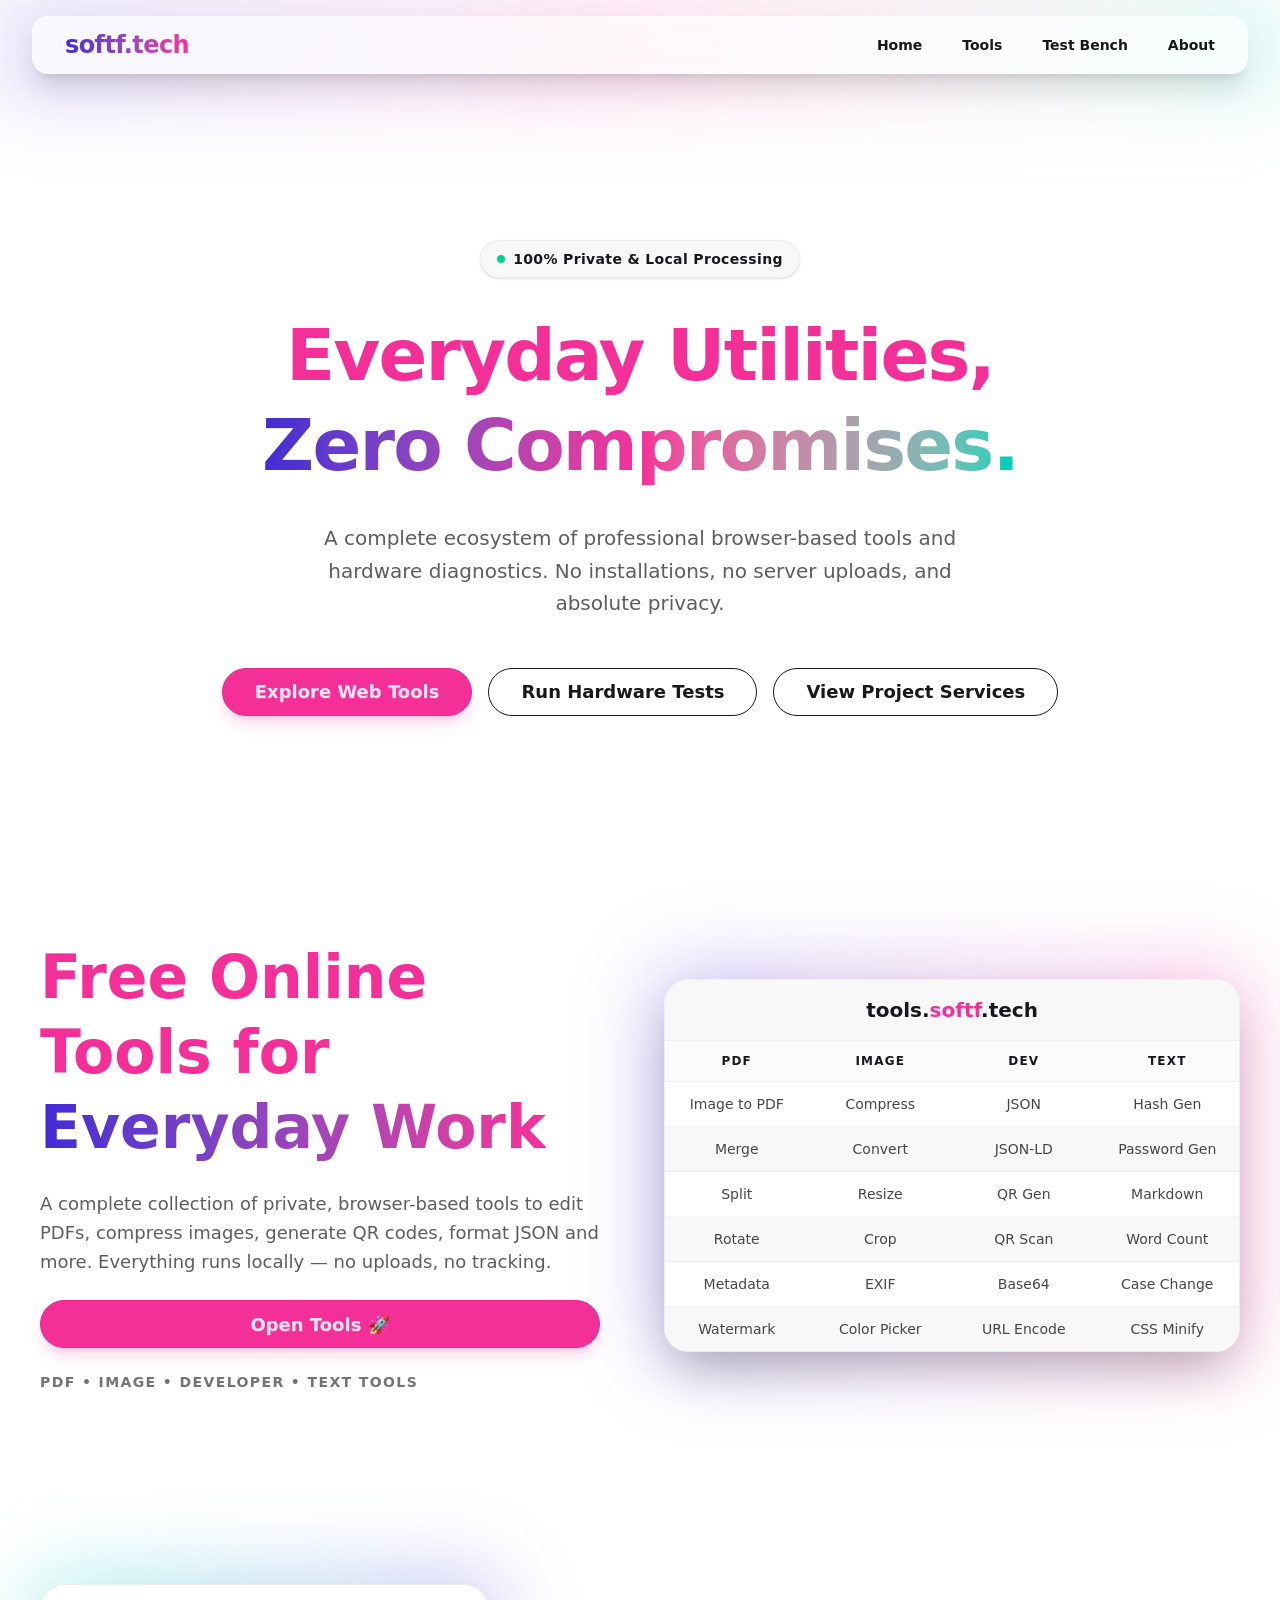
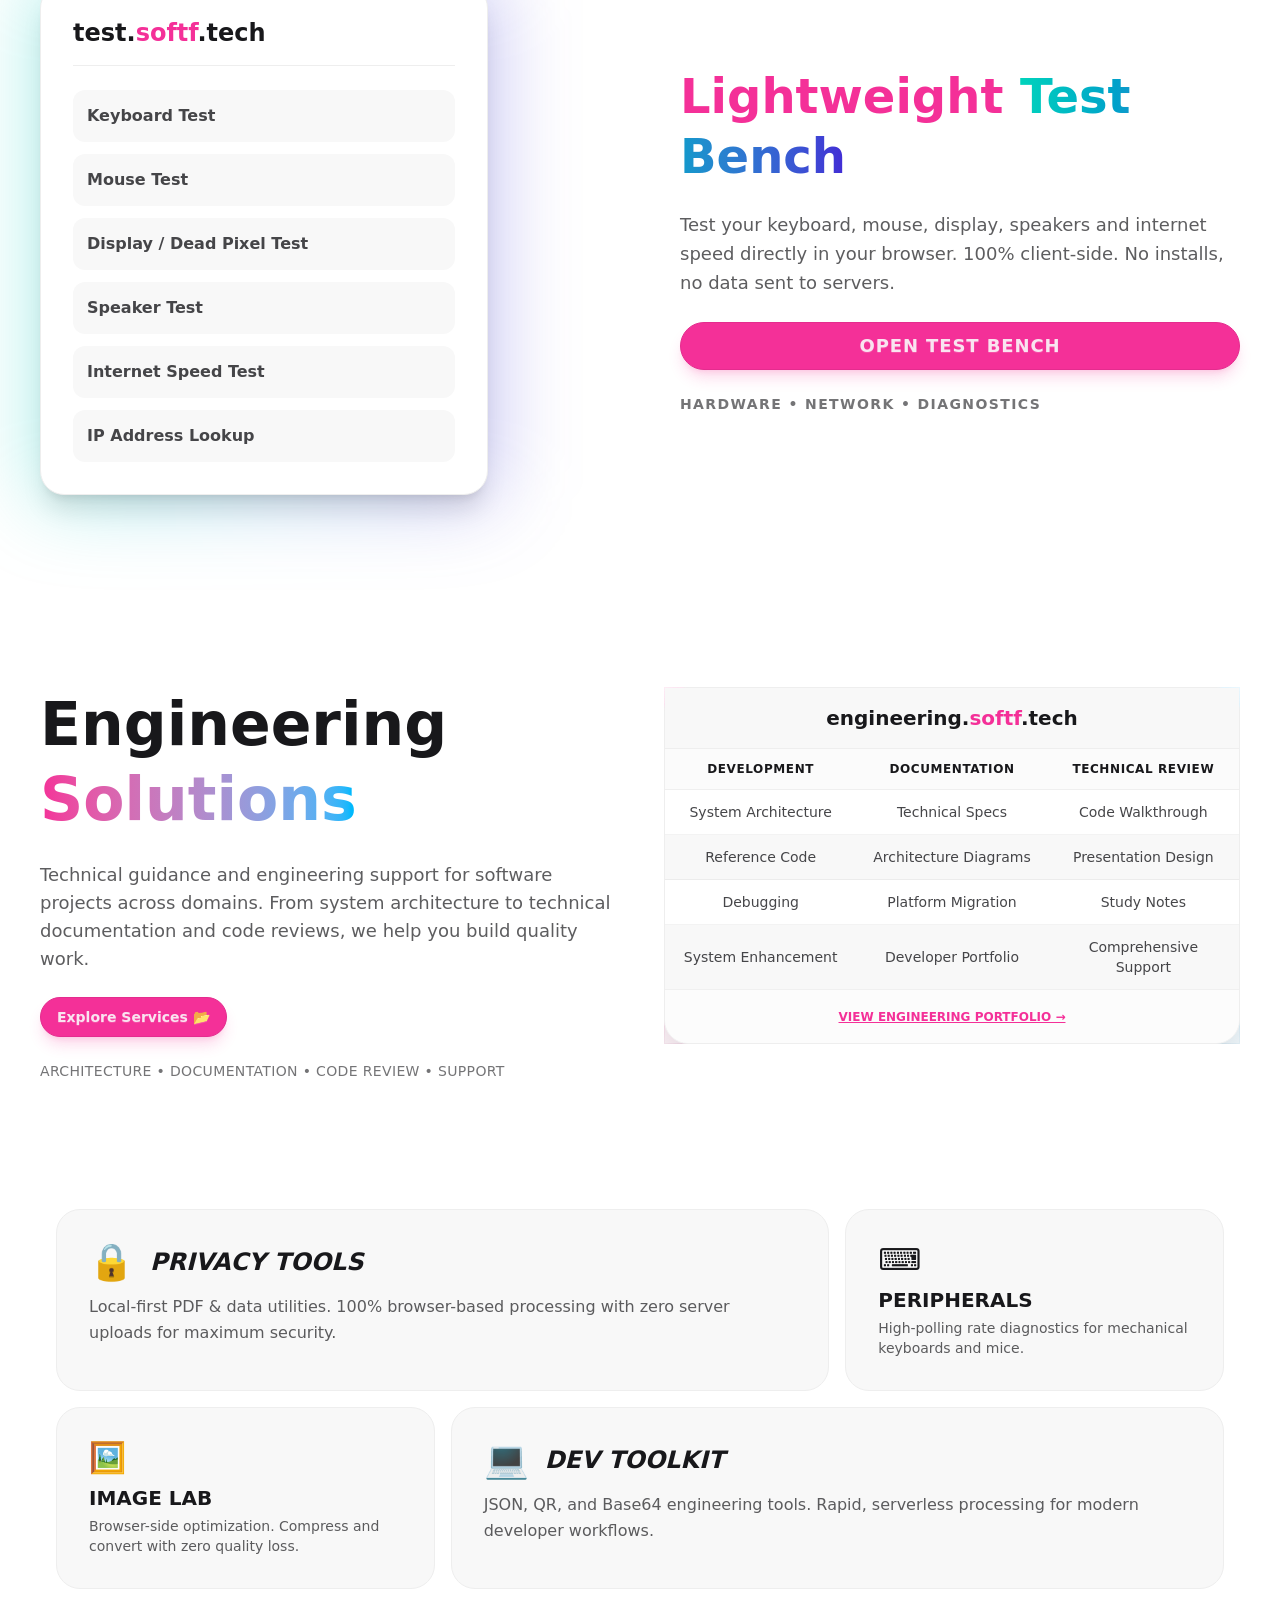
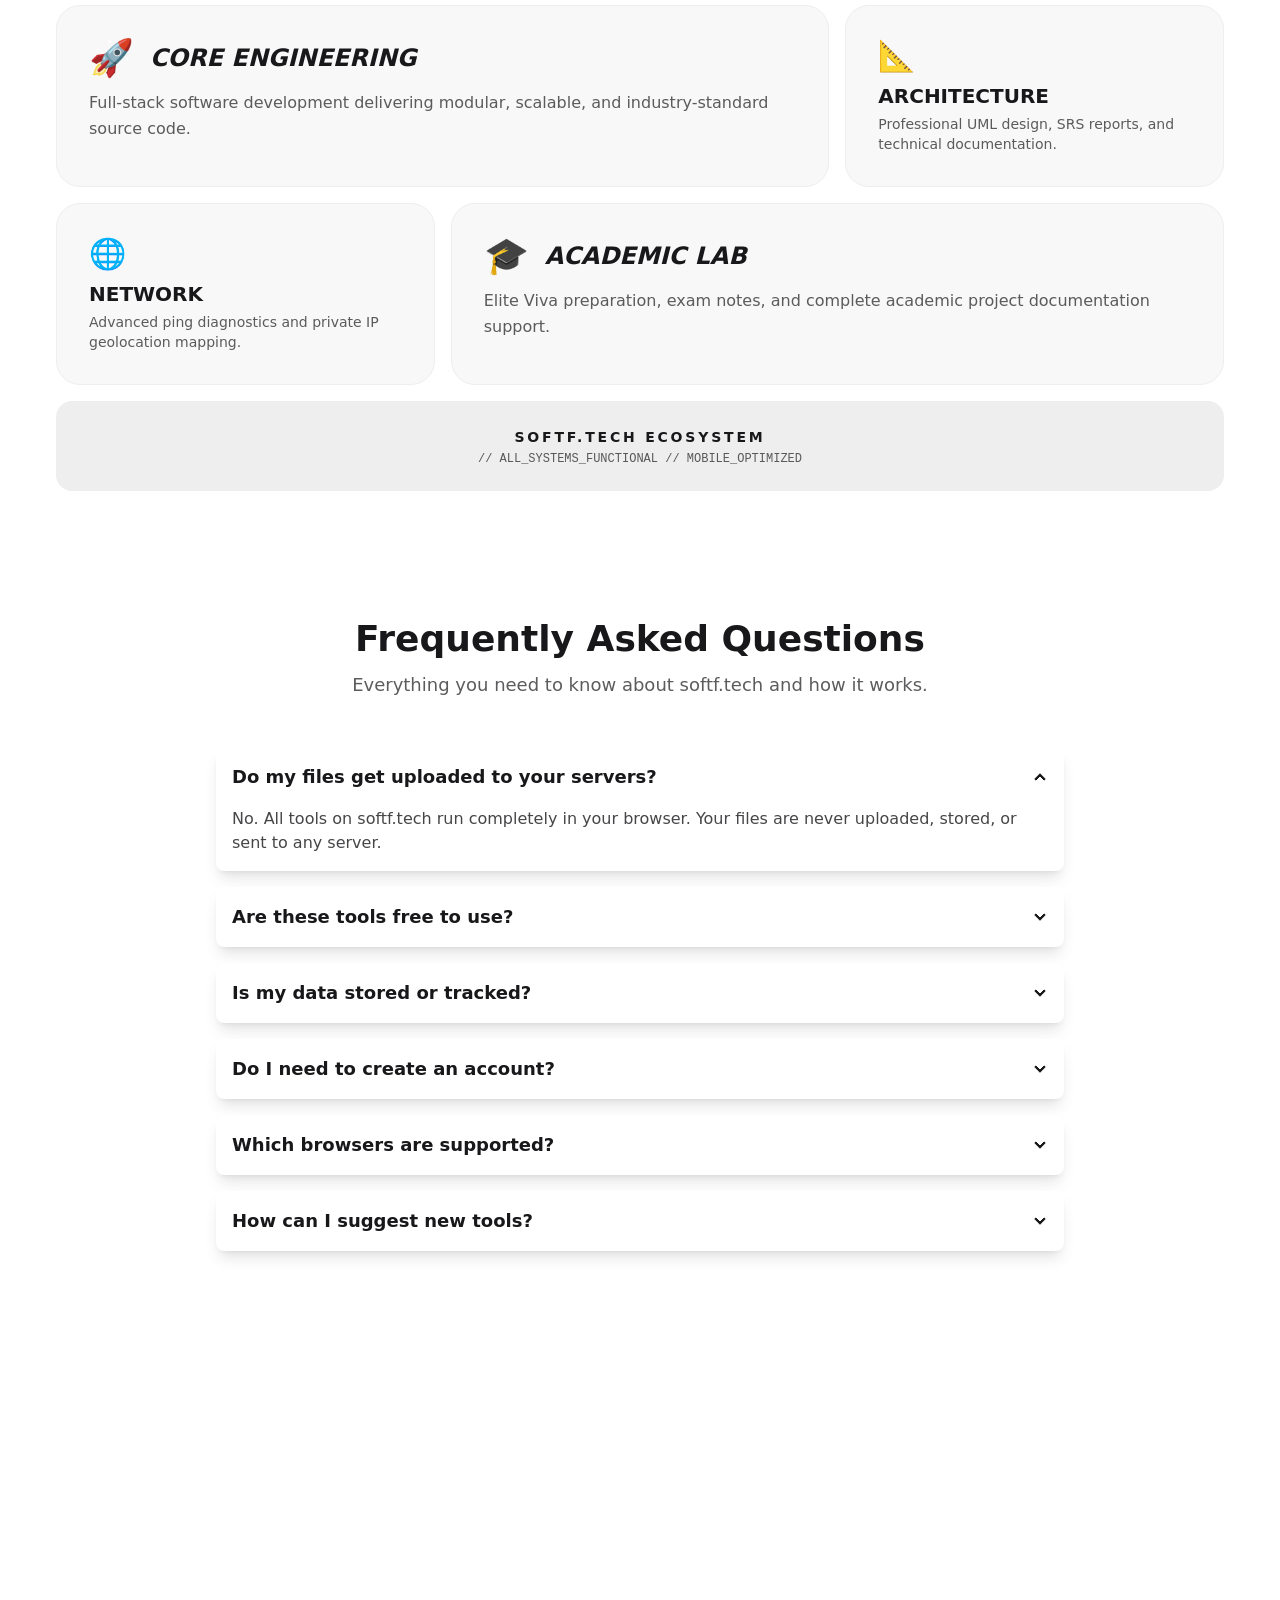
==== commit 15496980: "Add link to view project services in index.html" ====
--- a/index.html
+++ b/index.html
@@ -273,6 +273,10 @@
                class="btn btn-outline btn-md md:btn-lg rounded-full px-8 hover:scale-105 transition">
                 Run Hardware Tests
             </a>
+            <a href="#projects"
+               class="btn btn-outline btn-md md:btn-lg rounded-full px-8 hover:scale-105 transition">
+                View Project Services
+            </a>
         </div>
 
     </section>
